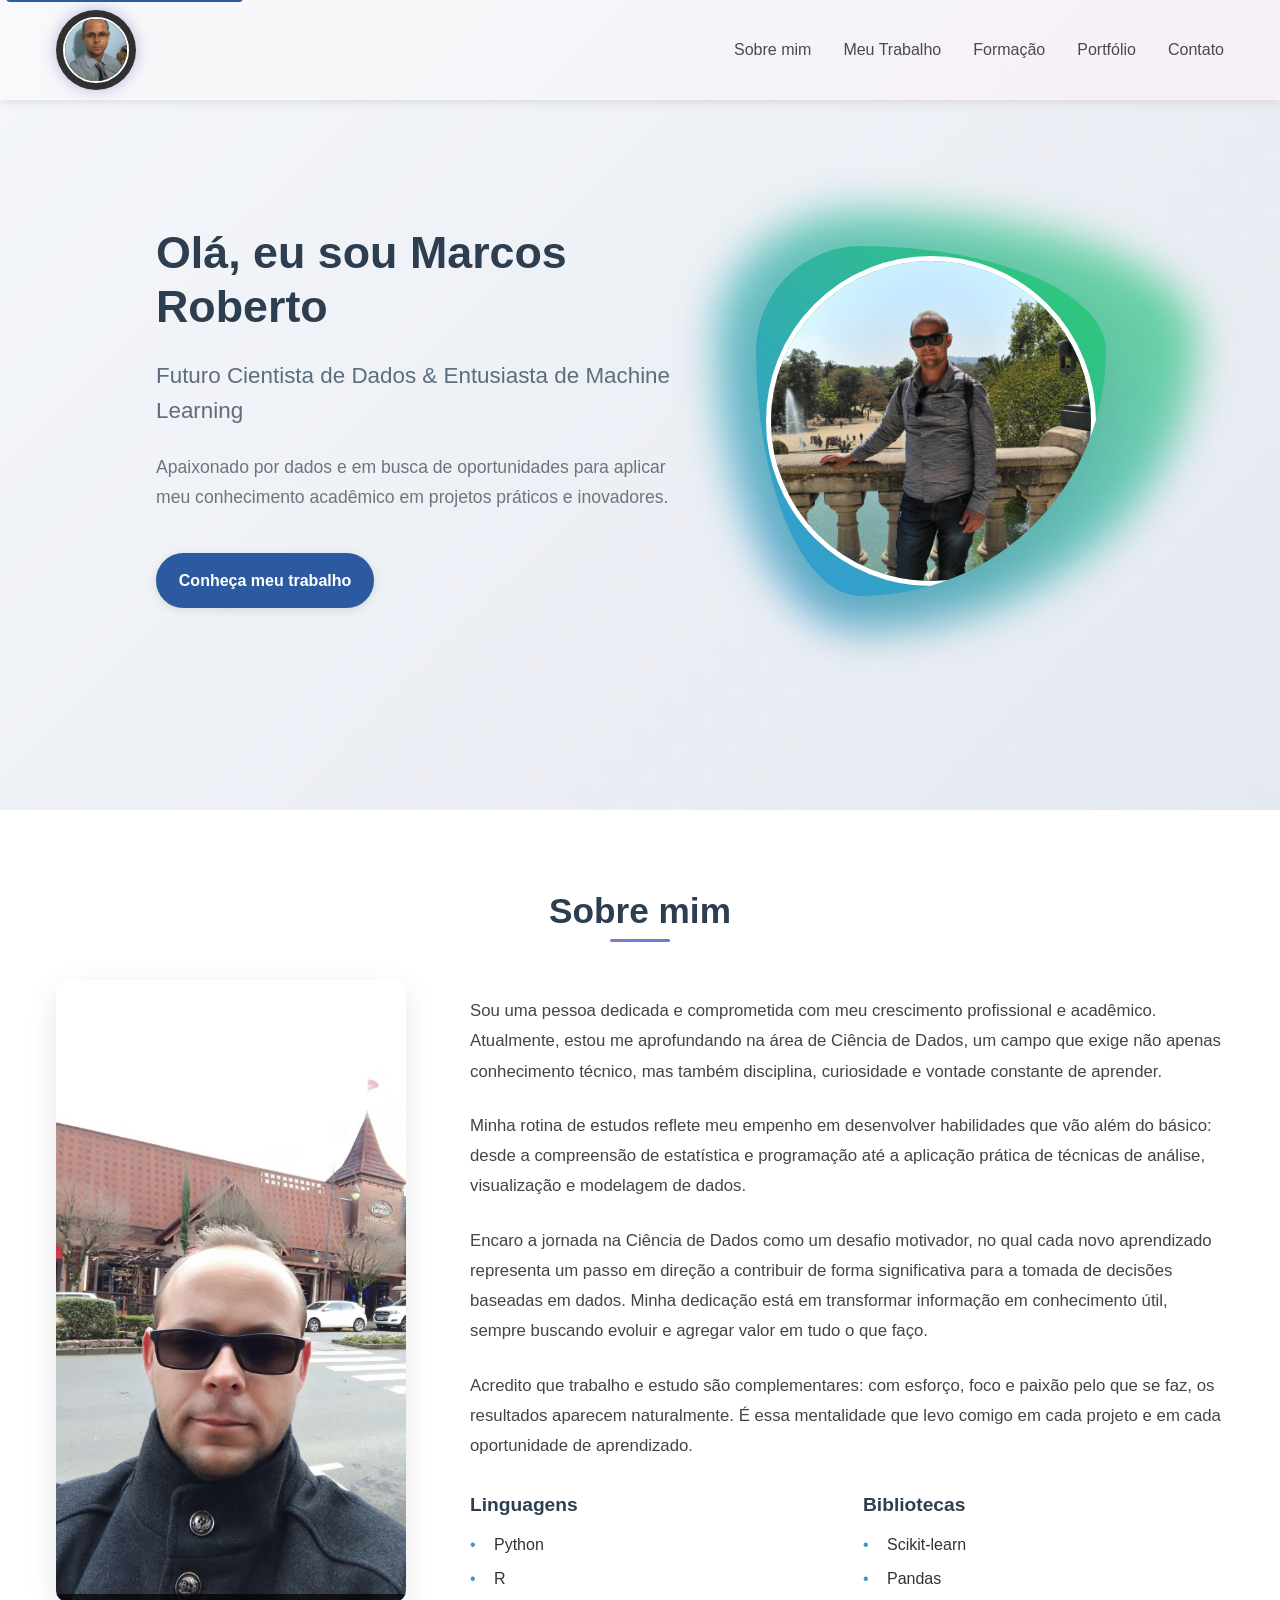
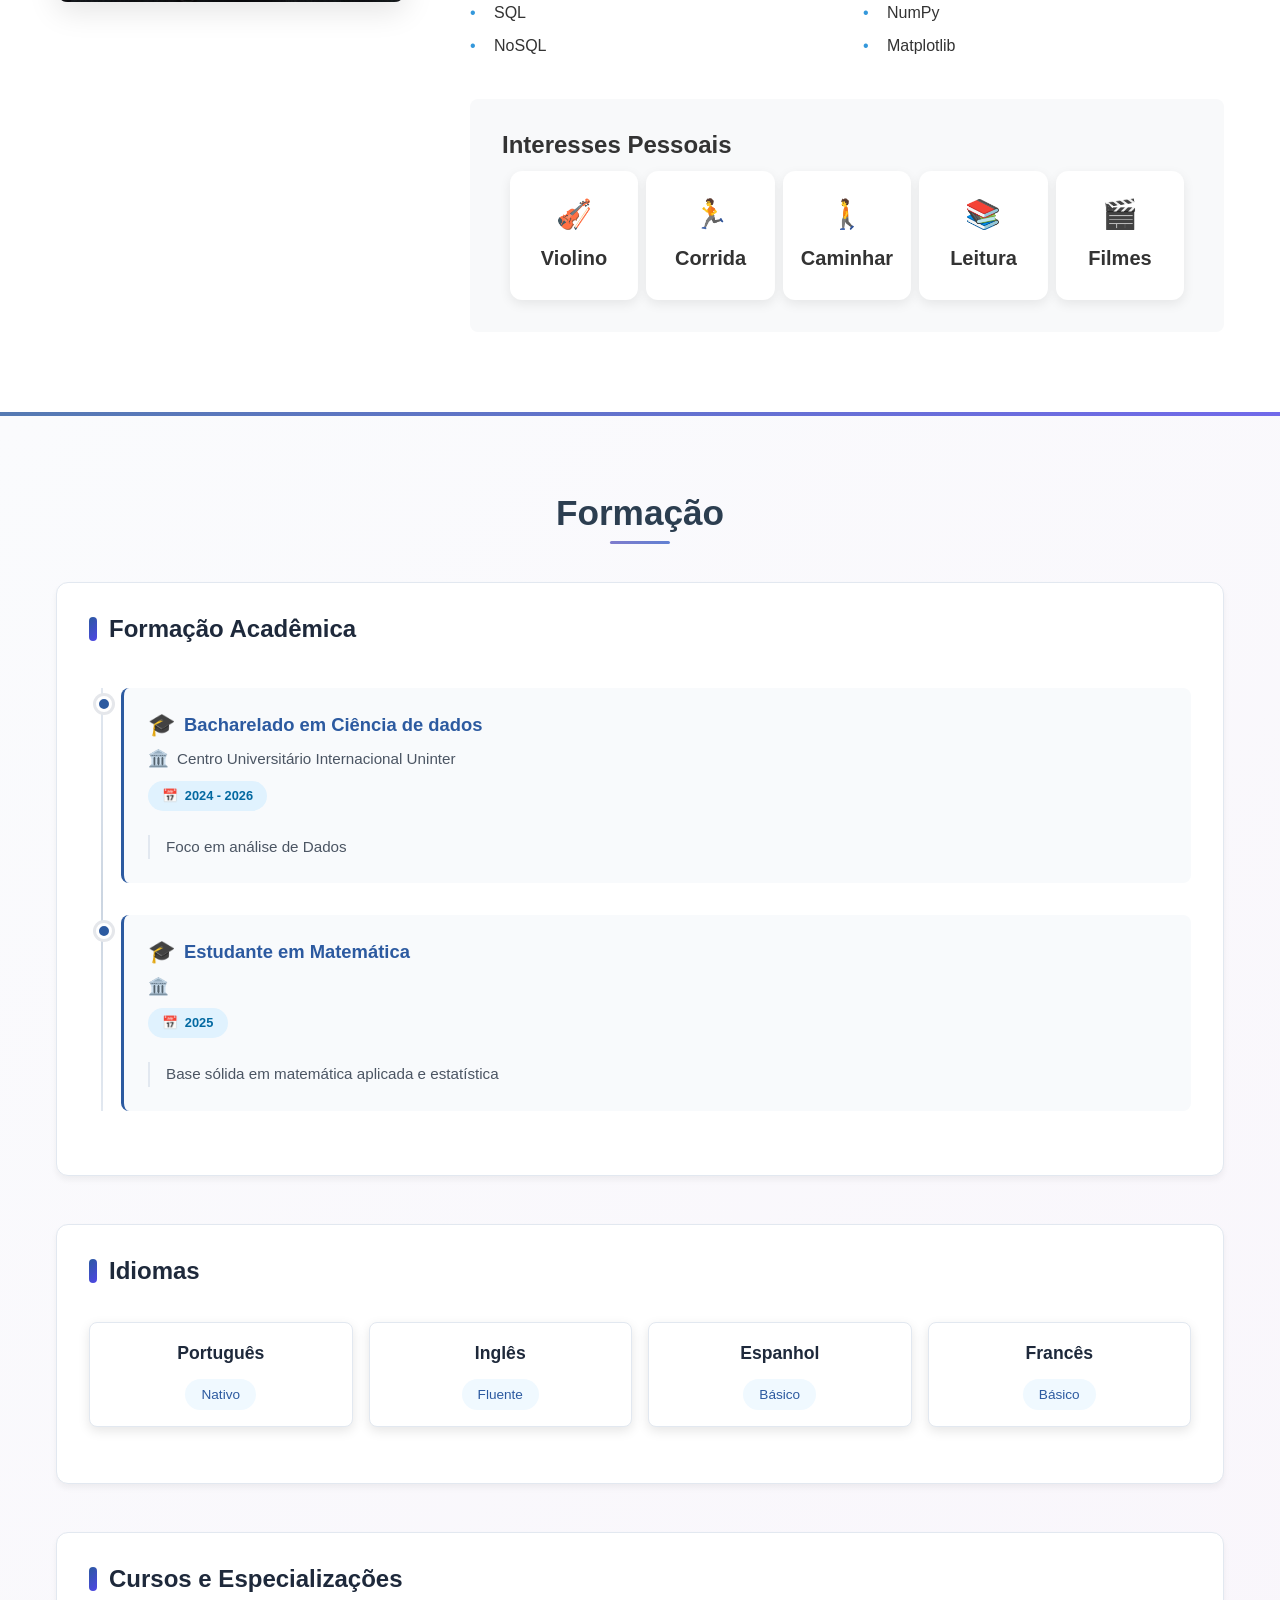
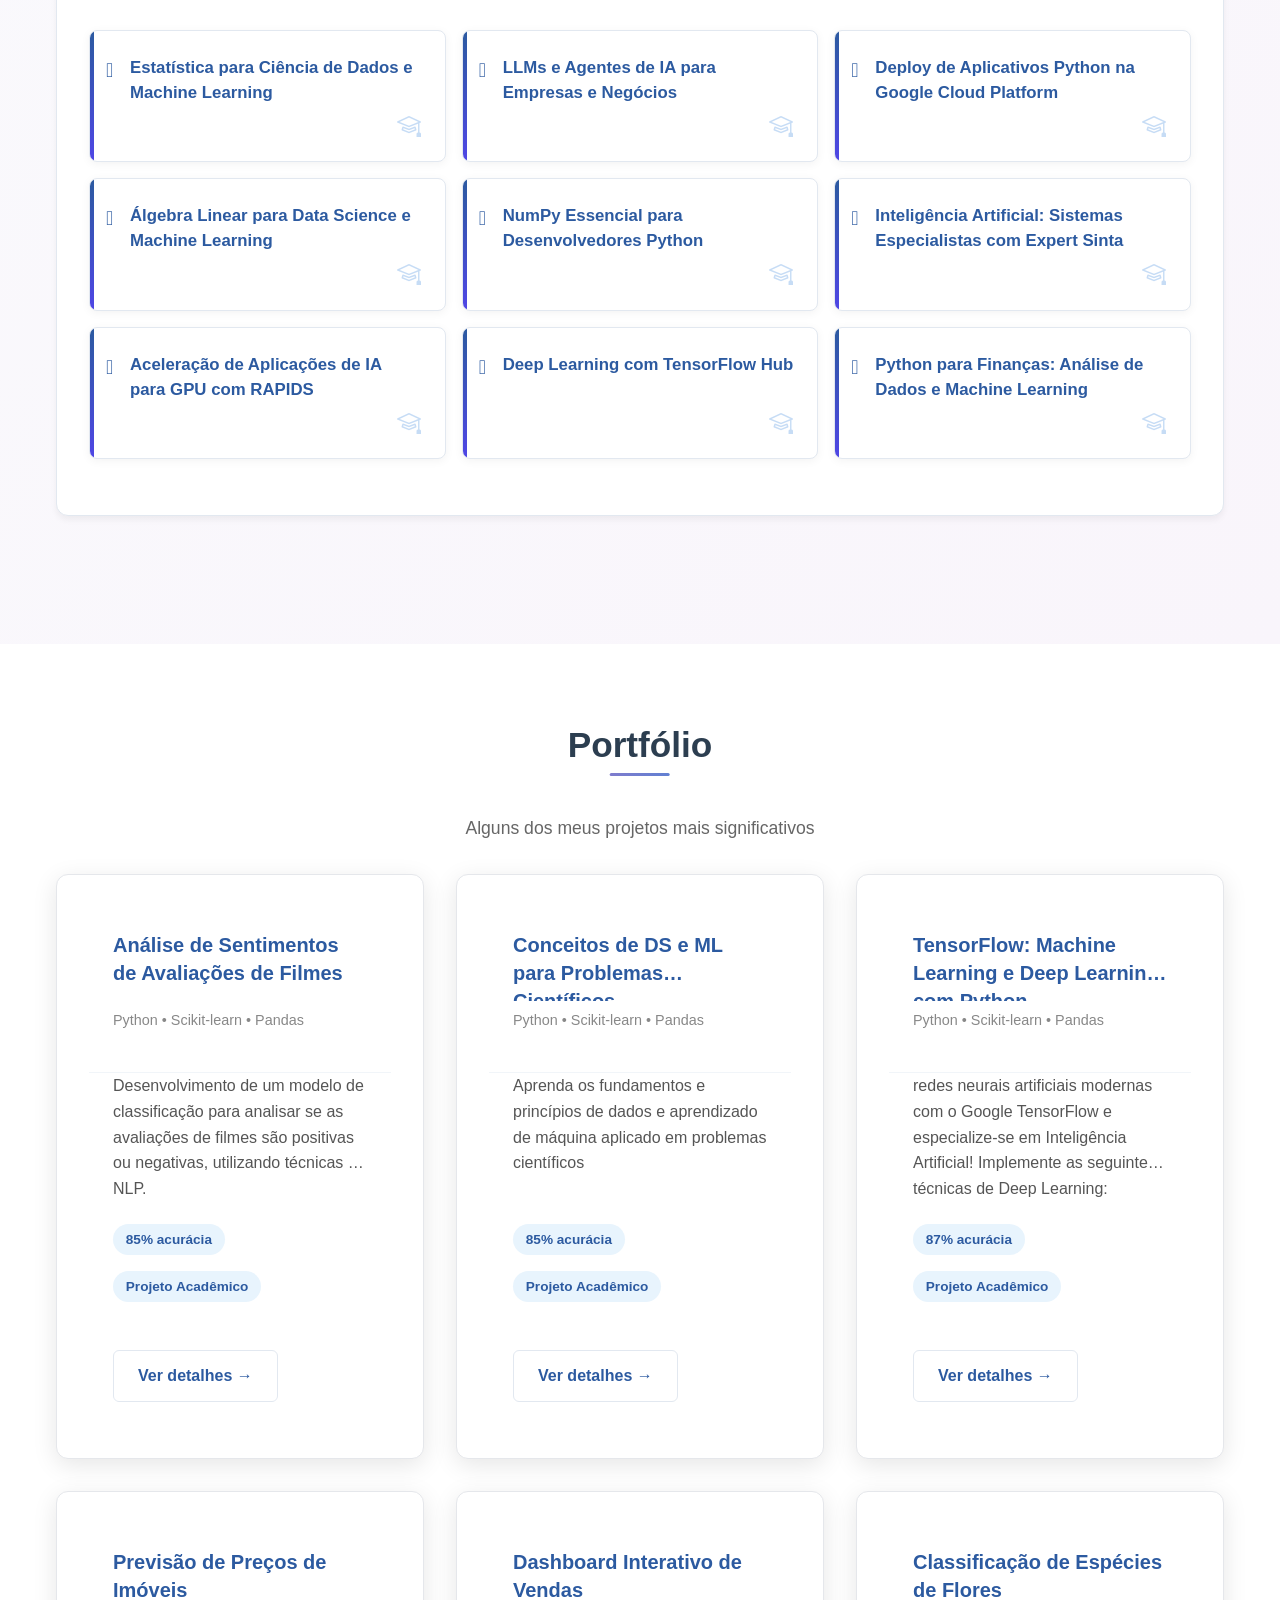
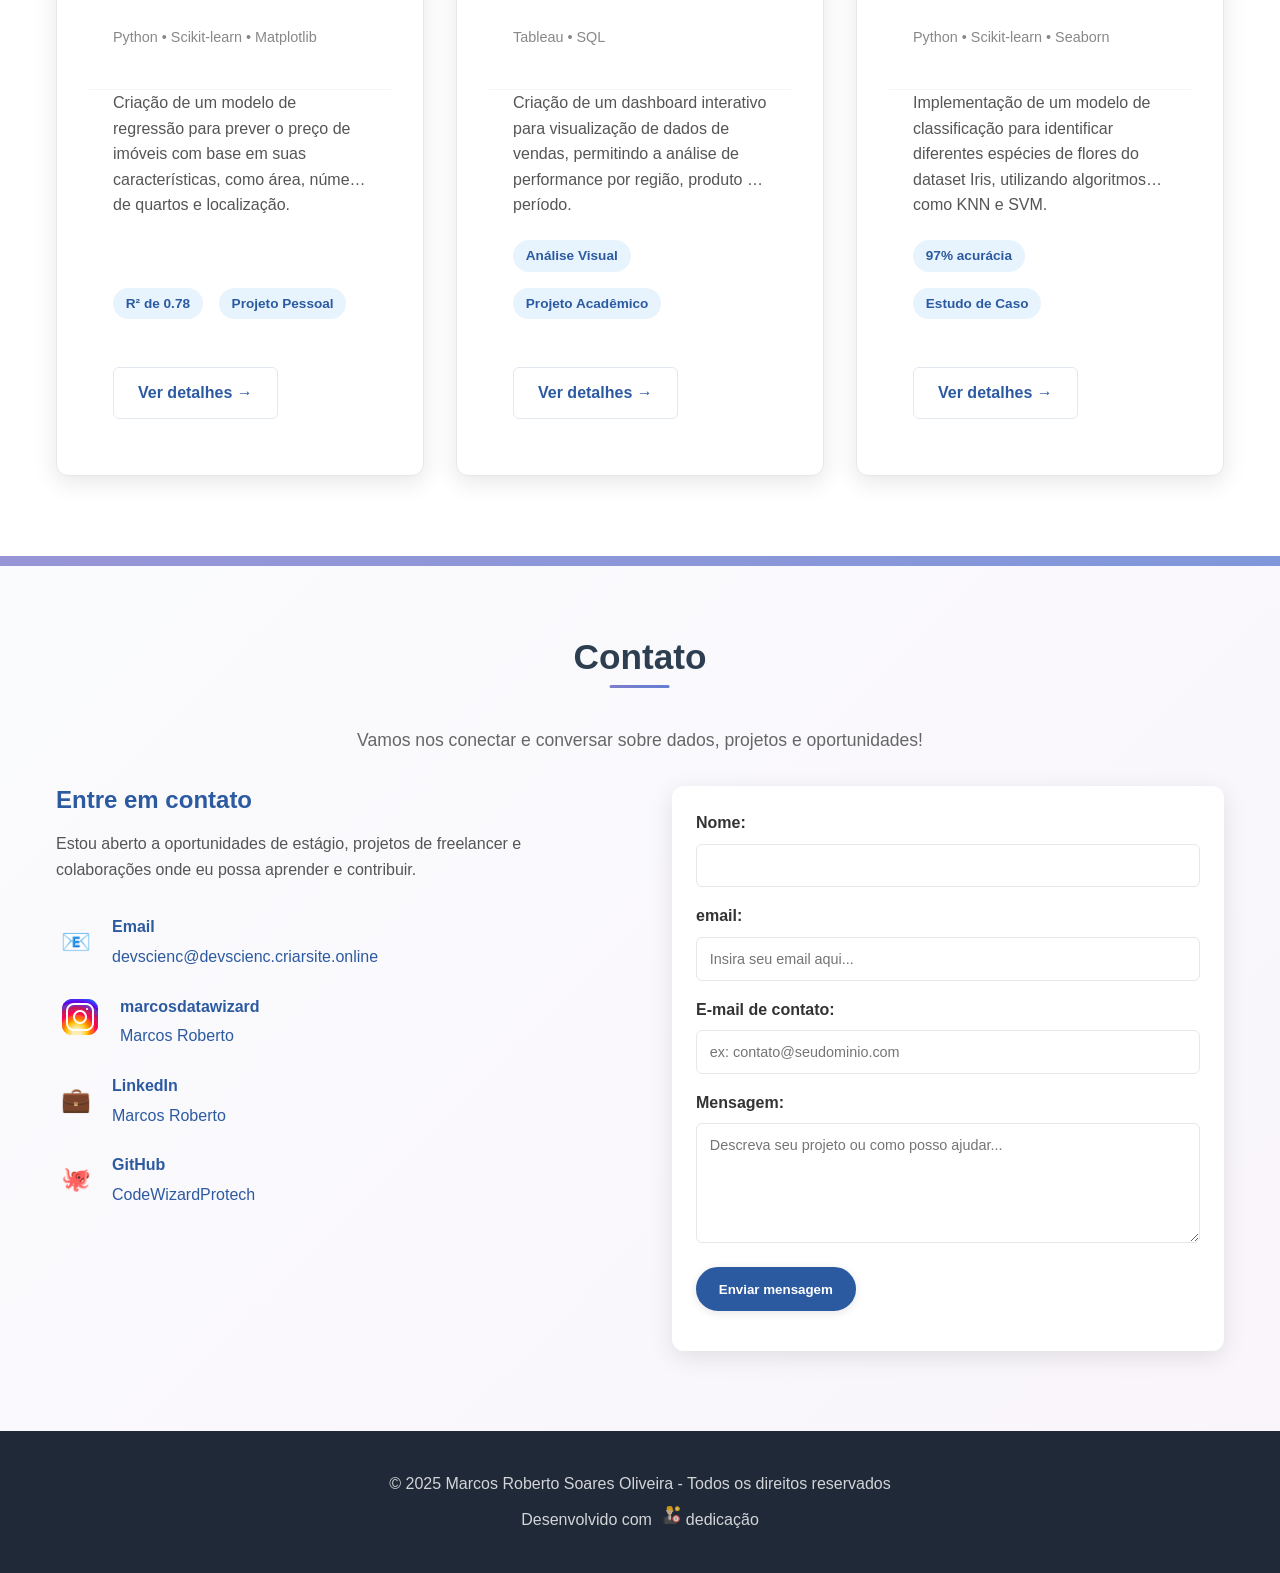
==== index.html @ 1e492bf8 "primeiro envio" ====
<!DOCTYPE html>
<html lang="pt-BR">
<head>
    <meta charset="UTF-8">
    <meta name="viewport" content="width=device-width, initial-scale=1.0">
    <!-- Importar Bootstrap Icons (deve vir antes do uso) -->
    <link rel="stylesheet" href="https://cdn.jsdelivr.net/npm/bootstrap-icons@1.10.5/font/bootstrap-icons.css">
    <title>Marcos Roberto - Cientista de Dados</title>
    <!-- A tag <i> para o ícone deve ser colocada no <body> onde você quer que ele apareça, não aqui no <head> -->
    
    <link rel="preconnect" href="https://fonts.googleapis.com">
    <link rel="preconnect" href="https://fonts.gstatic.com" crossorigin>
    <link href="https://fonts.googleapis.com/css2?family=Open+Sans:wght@400;600&family=Poppins:wght@600;700&display=swap" rel="stylesheet">
    <link rel="stylesheet" href="style.css">
</head>
<style>

</style>
<body>
    <!-- Header -->
    <header class="header">
            <nav class="nav">
            <div class="nav-brand">
                <div class="borda-brilhante">
                    <img src="imagem2/eu_2.jpg" alt="Marcos Roberto" class="profile-pic">
                </div>
                
            </div>
            <ul class="nav-menu">
                <li><a href="#about" class="nav-link">Sobre mim</a></li>
                <li><a href="#work" class="nav-link">Meu Trabalho</a></li>
                <li><a href="#education" class="nav-link">Formação</a></li>
                <li><a href="#portfolio" class="nav-link">Portfólio</a></li>
                <li><a href="#contact" class="nav-link">Contato</a></li>
            </ul>
            <div class="hamburger">
                <span class="bar"></span>
                <span class="bar"></span>
                <span class="bar"></span>
            </div>
        </nav>
    </header>

    <!-- Main Content -->
    <main>
        <!-- Hero Section -->
        <section class="hero">
            <div class="container">
                <div class="hero-content">
                    <h1 class="hero-title">Olá, eu sou Marcos Roberto</h1>
                    <p class="hero-subtitle">Futuro Cientista de Dados & Entusiasta de Machine Learning</p>
                    <p class="hero-description">
                        Apaixonado por dados e em busca de oportunidades para aplicar meu conhecimento acadêmico em projetos práticos e inovadores.
                    </p>
                    <a href="#about" class="btn btn-primary">Conheça meu trabalho</a>
                </div>
               <div class="hero-image">
  <div class="frame">
    <img src=".//eu.jpg" alt="Foto de Perfil de Ana Silva" class="profile-photo">
  </div>
</div>
            </div>
        </section>

        <!-- Sobre mim -->
        <section id="about" class="section">
            <div class="container">
                <h2 class="section-title">Sobre mim</h2>
                <div class="about-container">
                    <div class="about-content-wrapper">
                        <div class="about-image-container">
                            <img src="imagem2/eu.jpg" alt="Marcos Roberto" class="about-image">
                            <div class="about-image-caption">Data Scientist</div>
                        </div>
                        <div class="about-text-content">
                            <p class="about-text">
                                Sou uma pessoa dedicada e comprometida com meu crescimento profissional e acadêmico. Atualmente, estou me aprofundando na área de Ciência de Dados, um campo que exige não apenas conhecimento técnico, mas também disciplina, curiosidade e vontade constante de aprender.
                            </p>
                            <p class="about-text">
                                Minha rotina de estudos reflete meu empenho em desenvolver habilidades que vão além do básico: desde a compreensão de estatística e programação até a aplicação prática de técnicas de análise, visualização e modelagem de dados.
                            </p>
                            <p class="about-text">
                                Encaro a jornada na Ciência de Dados como um desafio motivador, no qual cada novo aprendizado representa um passo em direção a contribuir de forma significativa para a tomada de decisões baseadas em dados. Minha dedicação está em transformar informação em conhecimento útil, sempre buscando evoluir e agregar valor em tudo o que faço.
                            </p>
                            <p class="about-text">
                                Acredito que trabalho e estudo são complementares: com esforço, foco e paixão pelo que se faz, os resultados aparecem naturalmente. É essa mentalidade que levo comigo em cada projeto e em cada oportunidade de aprendizado.
                            </p>
                            
                            <div class="skills-grid">
                                <div class="skill-category">
                                    <h3>Linguagens</h3>
                                    <ul>
                                        <li>Python</li>
                                        <li>R</li>
                                        <li>SQL</li>
                                        <li>NoSQL</li>
                                    </ul>
                                </div>
                                <div class="skill-category">
                                    <h3>Bibliotecas</h3>
                                    <ul>
                                        <li>Scikit-learn</li>
                                        <li>Pandas</li>
                                        <li>NumPy</li>
                                        <li>Matplotlib</li>
                                    </ul>
                                </div>
                            </div>
                                                        <div class="about-hobbies">
                                    <h3>Interesses Pessoais</h3>
                                    <div class="hobbies-container">
                                        <div class="hobbies-grid">
                                            <div class="hobby-item">
                                                <div class="hobby-icon">🎻</div>
                                                <h4>Violino</h4>
                                            </div>
                                            <div class="hobby-item">
                                                <div class="hobby-icon">🏃</div>
                                                <h4>Corrida</h4>
                                            </div>
                                            <div class="hobby-item">
                                                <div class="hobby-icon">🚶</div>
                                                <h4>Caminhar</h4>
                                            </div>
                                            <div class="hobby-item">
                                                <div class="hobby-icon">📚</div>
                                                <h4>Leitura</h4>
                                            </div>
                                            <div class="hobby-item">
                                                <div class="hobby-icon">🎬</div>
                                                <h4>Filmes</h4>
                                            </div>
                                        </div>
                                    </div>
                                </div>
                        </div>
                    </div>
                </div>
            </div>
        </section>

        <!-- Education Section -->
        <section id="education" class="section section-alt">
            <div class="container">
                <h2 class="section-title">Formação</h2>
                
                <!-- Academic Formation -->
                <div class="education-category">
                    <h3 class="category-title">Formação Acadêmica</h3>
                    <div class="timeline">
                        
                        <div class="timeline-item">
                            <div class="timeline-marker"></div>
                            <div class="timeline-content">
                                <h4>Bacharelado em Ciência de dados</h4>
                                <span class="institution">Centro Universitário Internacional Uninter</span>
                                <span class="period">2024 - 2026</span>
                                <p>Foco em análise de Dados</p>
                            </div>
                        </div>
                        <div class="timeline-item">
                            <div class="timeline-marker"></div>
                            <div class="timeline-content">
                                <h4> Estudante em Matemática</h4>
                                <span class="institution"></span>
                                <span class="period">2025</span>
                                <p>Base sólida em matemática aplicada e estatística</p>
                            </div>
                        </div>
                    </div>
                </div>

                <!-- Languages -->
                <div class="education-category">
                    <h3 class="category-title">Idiomas</h3>
                    <div class="languages-grid">
                        <div class="language-item">
                            <span class="language-name">Português</span>
                            <span class="language-level">Nativo</span>
                        </div>
                        <div class="language-item">
                            <span class="language-name">Inglês</span>
                            <span class="language-level">Fluente</span>
                        </div>
                        <div class="language-item">
                            <span class="language-name">Espanhol</span>
                            <span class="language-level">Básico</span>
                        </div>
                        <div class="language-item">
                            <span class="language-name">Francês</span>
                            <span class="language-level">Básico</span>
                        </div>
                    </div>
                </div>

                <!-- Courses -->
                <div class="education-category">
                    <h3 class="category-title">Cursos e Especializações</h3>
                    <div class="certifications-grid">
                        <div class="cert-item">
                            <h4>Estatística para Ciência de Dados e Machine Learning</h4>
                            <div class="icon-container">
                             <i class="bi bi-mortarboard" style="font-size: 24px; color: #b9d4f3;"></i>
                            </div>
                        </div>
                        <div class="cert-item">
                            <h4>LLMs e Agentes de IA para Empresas e Negócios</h4>
                            <div class="icon-container">
                                <i class="bi bi-mortarboard" style="font-size: 24px; color: #b9d4f3;"></i>
                            </div>
                        </div>
                        <div class="cert-item">
                            <h4>Deploy de Aplicativos Python na Google Cloud Platform</h4>
                            <div class="icon-container">
                                 <i class="bi bi-mortarboard" style="font-size: 24px; color: #b9d4f3"></i>
                            </div>
                        </div>
                        <div class="cert-item">
                            <h4>Álgebra Linear para Data Science e Machine Learning</h4>
                            <div class="icon-container">
                                <i class="bi bi-mortarboard" style="font-size: 24px; color: #b9d4f3;"></i>
                            </div>
                        </div>
                        <div class="cert-item">
                            <h4>NumPy Essencial para Desenvolvedores Python</h4>
                            <div class="icon-container">
                              <i class="bi bi-mortarboard" style="font-size: 24px; color: #b9d4f3;"></i>
                            </div>
                        </div>
                        <div class="cert-item">
                            <h4>Inteligência Artificial: Sistemas Especialistas com Expert Sinta</h4>
                            <div class="icon-container">
                             <i class="bi bi-mortarboard" style="font-size: 24px; color: #b9d4f3;"></i>
                            </div>
                        </div>
                        <div class="cert-item">
                            <h4>Aceleração de Aplicações de IA para GPU com RAPIDS</h4>
                            <div class="icon-container">
                                 <i class="bi bi-mortarboard" style="font-size: 24px; color: #b9d4f3;"></i>
                            </div>
                        </div>
                        <div class="cert-item">
                            <h4>Deep Learning com TensorFlow Hub</h4>
                            <div class="icon-container">
                                <i class="bi bi-mortarboard" style="font-size: 24px; color: #b9d4f3;"></i>
                            </div>
                        </div>
                        <div class="cert-item">
                            <h4>Python para Finanças: Análise de Dados e Machine Learning</h4>
                            <div class="icon-container">
                                 <i class="bi bi-mortarboard" style="font-size: 24px; color: #b9d4f3;"></i>
                            </div>
                        </div>
                    </div>
                </div>

                
            </div>
        </section>

        <!-- Portfolio Section -->
        <section id="portfolio" class="section">
            <div class="container">
                <h2 class="section-title">Portfólio</h2>
                <p class="section-subtitle">Alguns dos meus projetos mais significativos</p>
                
                <div class="portfolio-grid">
                    <div class="portfolio-card">
                        <div class="card-header">
                            <h3>Análise de Sentimentos de Avaliações de Filmes</h3>
                            <span class="tech-stack">Python • Scikit-learn • Pandas</span>
                        </div>
                        <p class="card-description">
                            Desenvolvimento de um modelo de classificação para analisar se as avaliações de filmes são positivas ou negativas, utilizando técnicas de NLP.
                        </p>
                        <div class="card-metrics">
                            <span class="metric">85% acurácia</span>
                            <span class="metric">Projeto Acadêmico</span>
                        </div>
                        <a href="#" class="card-link">Ver detalhes</a>
                    </div>

                        <div class="portfolio-card">
                        <div class="card-header">
                            <h3>Conceitos de DS e ML para Problemas Científicos</h3>
                            <span class="tech-stack">Python • Scikit-learn • Pandas</span>
                        </div>
                        <p class="card-description">
                           Aprenda os fundamentos e princípios de dados e aprendizado de máquina aplicado em problemas científicos 
                        </p>
                        <div class="card-metrics">
                            <span class="metric">85% acurácia</span>
                            <span class="metric">Projeto Acadêmico</span>
                        </div>
                        <a href="#" class="card-link">Ver detalhes</a>
                    </div>

                        <div class="portfolio-card">
                        <div class="card-header">
                            <h3>TensorFlow: Machine Learning e Deep Learning com Python</h3>
                            <span class="tech-stack">Python • Scikit-learn • Pandas</span>
                        </div>
                        <p class="card-description">
                         redes neurais artificiais modernas com o Google TensorFlow e especialize-se em Inteligência Artificial! Implemente as seguintes técnicas de Deep Learning: classificação, regressão, redes neurais artificiais, redes neurais convolucionais, redes neurais recorrentes, autoencoders e GANs
                        </p>
                        <div class="card-metrics">
                            <span class="metric">87% acurácia</span>
                            <span class="metric">Projeto Acadêmico</span>
                        </div>
                        <a href="#" class="card-link">Ver detalhes</a>
                    </div>

                    <div class="portfolio-card">
                        <div class="card-header">
                            <h3>Previsão de Preços de Imóveis</h3>
                            <span class="tech-stack">Python • Scikit-learn • Matplotlib</span>
                        </div>
                        <p class="card-description">
                            Criação de um modelo de regressão para prever o preço de imóveis com base em suas características, como área, número de quartos e localização.
                        </p>
                        <div class="card-metrics">
                            <span class="metric">R² de 0.78</span>
                            <span class="metric">Projeto Pessoal</span>
                        </div>
                        <a href="#" class="card-link">Ver detalhes</a>
                    </div>

                    <div class="portfolio-card">
                        <div class="card-header">
                            <h3>Dashboard Interativo de Vendas</h3>
                            <span class="tech-stack">Tableau • SQL</span>
                        </div>
                        <p class="card-description">
                            Criação de um dashboard interativo para visualização de dados de vendas, permitindo a análise de performance por região, produto e período.
                        </p>
                        <div class="card-metrics">
                            <span class="metric">Análise Visual</span>
                            <span class="metric">Projeto Acadêmico</span>
                        </div>
                        <a href="#" class="card-link">Ver detalhes</a>
                    </div>

                    <div class="portfolio-card">
                        <div class="card-header">
                            <h3>Classificação de Espécies de Flores</h3>
                            <span class="tech-stack">Python • Scikit-learn • Seaborn</span>
                        </div>
                        <p class="card-description">
                            Implementação de um modelo de classificação para identificar diferentes espécies de flores do dataset Iris, utilizando algoritmos como KNN e SVM.
                        </p>
                        <div class="card-metrics">
                            <span class="metric">97% acurácia</span>
                            <span class="metric">Estudo de Caso</span>
                        </div>
                        <a href="#" class="card-link">Ver detalhes</a>
                    </div>
                </div>
            </div>
        </section>

        <!-- Contact Section -->
        <section id="contact" class="section section-alt">
            <div class="container">
                <h2 class="section-title">Contato</h2>
                <p class="section-subtitle">Vamos nos conectar e conversar sobre dados, projetos e oportunidades!</p>
                
                <div class="contact-grid">
                    <div class="contact-info">
                        <h3>Entre em contato</h3>
                        <p>
                            Estou aberto a oportunidades de estágio, projetos de freelancer e colaborações onde eu possa aprender e contribuir.
                        </p>
                        
                        <div class="contact-methods">
                            <div class="contact-method">
                                <span class="contact-icon">📧</span>
                                <div>
                                    <strong>Email</strong>
                                    <p style="color: #2c5aa0;">devscienc@devscienc.criarsite.online</p>
                                </div>
                            </div>
                            <div class="contact-method">
                                 <span><img src="./icones/icons8-instagram-48.png" alt="instagram"></span>
                                <div>
                                    <strong>marcosdatawizard</strong>
                                
                                    <p><a href="https://www.instagram.com/marcosdatawizard/" target="_blank" rel="noopener noreferrer">Marcos Roberto</a></p>
                                   
                                </div>
                                
                            </div>  <div class="contact-method">
                                <span class="contact-icon">💼</span>
                          
                               
                                <div>
                                    <strong>LinkedIn</strong>
                                    <p><a href="https://www.linkedin.com/feed/?trk=seo-authwall-base_sign-in-submit" target="_blank" rel="noopener noreferrer">Marcos Roberto</a></p>
                                </div>
                                
                            </div>
                            <div class="contact-method">
                                <span class="contact-icon">🐙</span>
                                <div>
                                    <strong>GitHub</strong>
                                    <p><a href="https://github.com/CodeWizardProtech" target="_blank" rel="noopener noreferrer">CodeWizardProtech</a></p>
                                </div>
                            </div>
                        </div>
                    </div>
                    
               <form class="contact-form" id="contactForm" action="message_sender.php" method="POST">


    <div class="form-group">
        <label for="name">Nome: </label>
        <input type="text" id="name" name="name" required>
        <span class="error-message" id="nameError"></span>
    </div>

    <div class="form-group">
        <label for="email">email:</label>
        <input type="email" id="email" name="email"  required placeholder="Insira seu email aqui...">
        <span class="error-message" id="emailError"></span>
    </div>

    <div class="form-group">
         <div class="form-group">
        <label for="recipient">E-mail de contato: </label>
        <input type="email" id="recipient" name="recipient" required placeholder="ex: contato@seudominio.com">
        <span class="error-message" id="recipientError"></span>
    </div>
   

    <div class="form-group">
        <label for="message">Mensagem: </label>
        <textarea id="message" name="message" rows="5" required placeholder="Descreva seu projeto ou como posso ajudar..."></textarea>
        <span class="error-message" id="messageError"></span>
    </div>
       

    <button type="submit" class="btn btn-primary">
        <span class="btn-text">Enviar mensagem</span>
        <span class="btn-loading">Enviando...</span>
    </button>

    <div class="form-status" id="formStatus"></div>
</form>
                </div>
            </div>
        </section>
    </main>

    <!-- Footer -->
    <footer class="footer">
        <div class="container">
            <p>&copy; 2025 Marcos Roberto Soares Oliveira - Todos os direitos reservados</p>
            <p>Desenvolvido com <img src="/icon8.png" alt="dedicacao" style="width: 20px; height: 20px; margin-left: 5px;"> dedicação</p>
        </div>
    </footer>

    <script>
        // Animações dos itens de certificação
        document.addEventListener('DOMContentLoaded', function() {
            const certItems = document.querySelectorAll('.cert-item');
            
            // Adiciona um atraso progressivo para cada item
            certItems.forEach((item, index) => {
                item.style.setProperty('--i', index + 1);
                item.style.animationDelay = `${0.1 * (index + 1)}s`;
            });
            
            // Anima os itens quando entram na viewport
            const observer = new IntersectionObserver((entries) => {
                entries.forEach(entry => {
                    if (entry.isIntersecting) {
                        entry.target.style.opacity = '1';
                        entry.target.style.transform = 'translateY(0)';
                    }
                });
            }, { threshold: 0.1 });
            
            certItems.forEach(item => observer.observe(item));
        });
    </script>
    <script src="script.js"></script>
</body>
</html>
---- style.css ----
/* Header and Navigation */
.header {
  position: fixed;
  top: 0;
  left: 0;
  width: 100%;
  z-index: 1000;
  background: linear-gradient(135deg, #f8f9fa 0%, #f5f0f7 100%);
  box-shadow: 0 2px 10px rgba(0, 0, 0, 0.1);
  padding: 0.5rem 0;
}

.nav {
  display: flex;
  justify-content: space-between;
  align-items: center;
  max-width: 1200px;
  margin: 0 auto;
  padding: 0 2rem;
}

.nav-brand {
  display: flex;
  align-items: center;
}

.borda-brilhante {
  width: 50px;
  height: 50px;
  border-radius: 50%;
  padding: 3px;
  background: linear-gradient(135deg, #7f7ccd 0%, #6180d2 100%);
  box-shadow: 0 0 15px rgba(127, 124, 205, 0.5);
}

.profile-pic {
  width: 100%;
  height: 100%;
  border-radius: 50%;
  object-fit: cover;
  border: 2px solid white;
}

.nav-menu {
  display: flex;
  list-style: none;
  gap: 2rem;
  margin: 0;
  padding: 0;
}

.nav-link {
  color: #4a4a4a;
  text-decoration: none;
  font-weight: 600;
  padding: 0.5rem 1rem;
  border-radius: 4px;
  transition: all 0.3s ease;
  position: relative;
  display: inline-block;
}

.nav-link:hover {
  color: #030036;
/*   background-color: rgba(255, 255, 255, 0.8); */

}

.nav-link::after {
  content: '';
  position: absolute;
  width: 0;
  height: 2px;
  bottom: 0;
  left: 0;
  right: 0;
  margin: 0 auto;
  background-color: #7f7ccd;
  transition: width 0.3s ease;
}

.nav-link:hover::after {
  width: 100%;
}

.hamburger {
  display: none;
  cursor: pointer;
}

.hamburger .bar {
  display: block;
  width: 25px;
  height: 3px;
  margin: 5px auto;
  background-color: #4a4a4a;
  transition: all 0.3s ease-in-out;
}

/* Reset and Base Styles */
* {
  margin: 0;
  padding: 0;
  box-sizing: border-box;
}
:root {
  --img: 160px; /* diâmetro da foto */
  --ring1: 28px; /* anel roxo interno (agora igual ao azul) */
  --line: 2px; /* linha clara */
  --ring2: 28px; /* anel azul externo */
  --violet: #7f7ccd; /* cor do anel roxo */
  --lineColor: rgba(234, 234, 255, 0.425); /* linha clara mais suave */
  --blue: #6180d2; /* cor do anel azul */
}

.frame {
  display: grid;
  place-items: center;
  width: calc(var(--img) + 2 * (var(--ring1) + var(--line) + var(--ring2)));
  height: calc(var(--img) + 2 * (var(--ring1) + var(--line) + var(--ring2)));
  border-radius: 50%;
  background: radial-gradient(
    circle,
    transparent calc(var(--img) / 2),
    var(--violet) calc(var(--img) / 2) calc((var(--img) / 2) + var(--ring1)),
    var(--lineColor) calc((var(--img) / 2) + var(--ring1))
      calc((var(--img) / 2) + var(--ring1) + var(--line)),
    var(--blue) calc((var(--img) / 2) + var(--ring1) + var(--line)) 100%
  );
}

.frame img {
  width: var(--img);
  height: var(--img);
  border-radius: 50%;
  object-fit: cover;
  display: block;
}

/* Exemplo de como seu CSS deve ficar */
.profile-placeholder {
  position: relative;
  width: 160px;
  height: 160px;
  border-radius: 50%;
  overflow: hidden;
  background-color: #e8f4fd;
  display: flex;
  justify-content: center;
  align-items: center;
  box-shadow: none;
  border: none;
  outline: none;
}

.profile-photo {
  width: 100%;
  height: 100%;
  object-fit: cover;
  border-radius: 50%;
  display: block;
}

.ring1 {
  position: absolute;
  width: 210px;
  height: 210px;
  border-radius: 50%;
  border: 16px solid #7f7ccd; /* Roxo largo */
  box-sizing: border-box;
}

.ring1-outline {
  position: absolute;
  width: 242px; /* 210 + 16*2 (largura do ring1) */
  height: 242px;
  border-radius: 50%;
  border: 2px solid #d6d5f7; /* Linha clara combinando */
  box-sizing: border-box;
}

.ring2 {
  position: absolute;
  width: 260px;
  height: 260px;
  border-radius: 50%;
  border: 16px solid #6180d2; /* Azul largo */
  box-sizing: border-box;
}

.profile-rings {
  position: relative;
  width: 280px;
  height: 280px;
  display: flex;
  align-items: center;
  justify-content: center;
}

@keyframes spin {
  0% {
    transform: rotate(0deg);
  }
  100% {
    transform: rotate(360deg);
  }
}
html {
  scroll-behavior: smooth;
}

body {
  font-family: -apple-system, BlinkMacSystemFont, "Segoe UI", Roboto, Oxygen,
    Ubuntu, Cantarell, sans-serif;
  line-height: 1.6;
  color: #333;
  background-color: #fff;
}

/* Typography */
h1,
h2,
h3,
h4,
h5,
h6 {
  font-weight: 600;
  line-height: 1.2;
  margin-bottom: 0.5em;
}

h1 {
  font-size: 2.5rem;
}
h2 {
  font-size: 2rem;
}
h3 {
  font-size: 1.5rem;
}
h4 {
  font-size: 1.25rem;
}

p {
  margin-bottom: 1rem;
  line-height: 1.6;
}

a {
  color: #2c5aa0;
  text-decoration: none;
  transition: color 0.3s ease;
}

a:hover {
  color: #1d3f73;
}

/* Layout */
.container {
  max-width: 1200px;
  margin: 0 auto;
  padding: 0 1rem;
}

.section {
  padding: 4rem 0;
}

.section-alt {
  background: linear-gradient(135deg, #f8fafc 0%, #f1f5f9 100%);
  position: relative;
  overflow: hidden;
}

.section-alt::before {
  content: '';
  position: absolute;
  top: 0;
  left: 0;
  right: 0;
  height: 4px;
  background: linear-gradient(90deg, #2c5aa0, #4f46e5);
  opacity: 0.8;
}

.portfolio-card {
  background: white;
  border-radius: 12px;
  box-shadow: 0 4px 6px rgba(0, 0, 0, 0.05);
  transition: transform 0.3s ease, box-shadow 0.3s ease;
  overflow: hidden;
  border: 1px solid #e2e8f0;
  display: flex;
  flex-direction: column;
  height: 100%;
}

.portfolio-card:hover {
  transform: translateY(-5px);
  box-shadow: 0 10px 20px rgba(0, 0, 0, 0.1);
}

.card-header {
  padding: 1.5rem;
  border-bottom: 1px solid #f1f5f9;
  flex-shrink: 0;
}

.portfolio-card h3 {
  color: #1e293b;
  margin: 0 0 0.5rem 0;
  font-size: 1.25rem;
  line-height: 1.4;
  min-height: 3.5em;
  display: -webkit-box;
  -webkit-line-clamp: 2;
  line-clamp: 2;
  -webkit-box-orient: vertical;
  overflow: hidden;
}

.tech-stack {
  display: block;
  color: #64748b;
  font-size: 0.875rem;
  margin-bottom: 0.5rem;
}

.card-description {
  padding: 0 1.5rem 1.5rem;
  color: #475569;
  line-height: 1.6;
  margin: 0;
  flex-grow: 1;
  display: -webkit-box;
  -webkit-line-clamp: 4;
  line-clamp: 4;
  -webkit-box-orient: vertical;
  overflow: hidden;
  text-overflow: ellipsis;
}

.card-metrics {
  display: flex;
  gap: 0.75rem;
  padding: 0 1.5rem 1.5rem;
  flex-wrap: wrap;
  margin-top: auto;
}

.metric {
  background: #f1f5f9;
  color: #475569;
  padding: 0.25rem 0.75rem;
  border-radius: 9999px;
  font-size: 0.875rem;
  font-weight: 500;
}

.card-link {
  display: inline-block;
  padding: 0.75rem 1.5rem;
  margin: 0 1.5rem 1.5rem;
  color: #2c5aa0;
  text-decoration: none;
  font-weight: 600;
  border-radius: 6px;
  transition: all 0.2s ease;
  border: 1px solid #e2e8f0;
  align-self: flex-start;
  margin-top: auto;
}

.card-link:hover {
  background: #f8fafc;
  color: #1e40af;
  border-color: #c7d2fe;
}

.section-title {
  text-align: center;
  margin-bottom: 3rem;
  position: relative;
}

.section-title::after {
  content: "";
  position: absolute;
  bottom: -0.5rem;
  left: 50%;
  transform: translateX(-50%);
  width: 60px;
  height: 3px;
  background-color: #2c5aa0;
}

.section-subtitle {
  text-align: center;
  color: #666;
  margin-bottom: 2rem;
  font-size: 1.1rem;
}

/* Header */
.header {
  position: fixed;
  top: 0;
  width: 100%;
  background-color: #f5f5f5be;
  box-shadow: 0 2px 10px rgba(0, 0, 0, 0.1);
  -webkit-backdrop-filter: blur(10px); /* For Safari */
  backdrop-filter: blur(10px);
  z-index: 1000;
  height: 100px; /* Aumentando a altura do cabeçalho */
  display: flex;
  align-items: center;
}

.nav {
  display: flex;
  justify-content: space-between;
  align-items: center;
  padding: 0 1rem;
  max-width: 1200px;
  width: 100%;
  margin: 0 auto;
  height: 100%;
}

/* .nav-brand {
  display: flex;
  align-items: center;
  gap: 1rem;
} */

/* Glowing border effect */
.borda-brilhante {
  width: 80px;
  height: 80px;
  border-radius: 50%;
  position: relative;
  background: #111111dc;
  padding: 7px;
  flex-shrink: 0;
}

.borda-brilhante::before {
  content: "";
  position: absolute;
  top: -12px;
  left: -12px;
  width: calc(100% + 24px);
  height: calc(100% + 24px);
  border-radius: 50%;
  background: conic-gradient(
    from 0deg,
    transparent 0deg,
    rgba(255, 255, 255, 0.9) 90deg,
    transparent 180deg,
    rgba(255, 255, 255, 0.9) 270deg,
    transparent 360deg
  );
  animation: brilho 8s linear infinite;
  z-index: 0;
  opacity: 0;
  filter: blur(20px);
}

.profile-pic {
  width: 100%;
  height: 100%;
  border-radius: 50%;
  object-fit: cover;
  position: relative;
  z-index: 1;
}
@keyframes brilho {
  0% {
    transform: rotate(0deg);
    opacity: 0;
  }
  10% {
    opacity: 0.8;
  }
  50% {
    transform: rotate(360deg);
    opacity: 0.8;
  }
  60% {
    opacity: 0;
  }
  100% {
    transform: rotate(360deg);
    opacity: 0;
  }
}

.brand-text {
  display: flex;
  flex-direction: column;
  line-height: 1.2;
}

.nav-brand h1 {
  font-size: 1.5rem;
  color: #2c5aa0;
  margin: 0;
}

.nav-brand span {
  font-size: 0.9rem;
  color: #666;
  display: block;
}

.nav-menu {
  display: flex;
  list-style: none;
  gap: 2rem;
}

.nav-link {
  font-weight: 500;
  padding: 0.5rem 0;
  position: relative;
  transition: color 0.3s ease;
}

.nav-link::after {
  content: "";
  position: absolute;
  bottom: 0;
  left: 0;
  width: 0;
  height: 2px;
  background-color: #2c5aa0;
  transition: width 0.3s ease;
}

.nav-link:hover::after {
  width: 100%;
}

/* Hamburger Menu */
.hamburger {
  display: none;
  flex-direction: column;
  cursor: pointer;
  gap: 4px;
}

.bar {
  width: 25px;
  height: 3px;
  background-color: #333;
  transition: all 0.3s ease;
}

.hamburger.active .bar:nth-child(1) {
  transform: rotate(-45deg) translate(-5px, 6px);
}

.hamburger.active .bar:nth-child(2) {
  opacity: 0;
}

.hamburger.active .bar:nth-child(3) {
  transform: rotate(45deg) translate(-5px, -6px);
}

/* Seções */
.section {
  padding: 5rem 0;
  position: relative;
}

.section-alt {
  background: linear-gradient(135deg, #fafbfd 0%, #f9f5fb 100%);
  position: relative;
  overflow: hidden;
}

.section-title {
  text-align: center;
  color: #2c3e50;
  margin-bottom: 3rem;
  font-size: 2.2rem;
  position: relative;
  display: inline-block;
  left: 50%;
  transform: translateX(-50%);
}

.section-title::after {
  content: '';
  position: absolute;
  bottom: -10px;
  left: 50%;
  transform: translateX(-50%);
  width: 60px;
  height: 3px;
  background: linear-gradient(90deg, #7f7ccd, #6180d2);
  border-radius: 3px;
}

/* Seção de Formação */
#education {
  background: linear-gradient(135deg, #fafbfd 0%, #f9f5fb 100%);
}

/* Seção de Contato */
#contact {
  background: linear-gradient(135deg, #fafbfd 0%, #f9f5fb 100%);
  position: relative;
}

#contact::before {
  content: '';
  position: absolute;
  top: 0;
  left: 0;
  right: 0;
  height: 10px;
  background: linear-gradient(90deg, #7f7ccd, #6180d2);
}

/* Hero Section */
.hero {
  padding: 7rem 0 5rem;
  background: linear-gradient(135deg, #f5f7fa 0%, #e4e8f0 100%);
  position: relative;
  min-height: 90vh;
  display: flex;
  align-items: center;
  overflow: hidden;
}

.hero::before {
  content: "";
  position: absolute;
  top: 0;
  left: 0;
  right: 0;
  bottom: 0;
  background: url("[data-uri]");
  opacity: 0.5;
}

.hero .container {
  position: relative;
  z-index: 1;
  display: flex;
  flex-wrap: wrap;
  align-items: center;
  justify-content: center;
  gap: 2rem;
  max-width: 1200px;
  width: 100%;
  margin: 0 auto;
  padding: 2rem;
}

.hero-content {
  flex: 1 1 500px;
  text-align: left;
  max-width: 600px;
  animation: fadeInUp 0.8s ease-out;
  padding: 2rem;
}

.hero-title {
  font-size: 2.8rem;
  font-weight: 700;
  color: #2c3e50;
  margin-bottom: 1.5rem;
  line-height: 1.2;
}

.hero-subtitle {
  font-size: 1.4rem;
  color: #5d6d7e;
  margin-bottom: 1.5rem;
  font-weight: 500;
}

.hero-description {
  font-size: 1.1rem;
  color: #6c757d;
  margin-bottom: 2.5rem;
  line-height: 1.7;
}

.hero-image {
  flex: 0 1 400px;
  position: relative;
  animation: float 6s ease-in-out infinite;
  margin: 0;
}

.hero-image .frame {
  width: 350px;
  height: 350px;
  border-radius: 30% 70% 70% 30% / 30% 30% 70% 70%;
  background: linear-gradient(45deg, #3498db, #2ecc71);
  padding: 10px;
  box-shadow: 0 15px 35px rgba(0, 0, 0, 0.1);
  transition: all 0.5s ease;
  overflow: hidden;
}

.hero-image .profile-photo {
  width: 100%;
  height: 100%;
  object-fit: cover;
  transition: all 0.5s ease;
  border: 5px solid white;
}

.hero-image:hover .frame {
  transform: scale(1.05);
  box-shadow: 0 20px 40px rgba(0, 0, 0, 0.15);
}

.hero-image::before {
  content: "";
  position: absolute;
  width: 120%;
  height: 120%;
  background: linear-gradient(45deg, #3498db, #2ecc71);
  top: -10%;
  left: -10%;
  border-radius: 30% 70% 70% 30% / 30% 30% 70% 70%;
  z-index: -1;
  animation: morph 8s ease-in-out infinite;
  opacity: 0.7;
  filter: blur(20px);
}

.hero-image .frame {
  width: 350px;
  height: 350px;
  border-radius: 30% 70% 70% 30% / 30% 30% 70% 70%;
  overflow: hidden;
  position: relative;
  transition: all 0.5s ease;
  box-shadow: 0 20px 50px rgba(0, 0, 0, 0.1);
}

.hero-image .profile-photo {
  width: 100%;
  height: 100%;
  object-fit: cover;
  transition: all 0.5s ease;
}

.hero-image:hover .frame {
  transform: scale(1.05) translateY(-10px);
  box-shadow: 0 30px 60px rgba(0, 0, 0, 0.15);
}

.hero-image:hover::before {
  animation: morph 4s ease-in-out infinite;
}

@keyframes float {
  0%,
  100% {
    transform: translateY(0);
  }
  50% {
    transform: translateY(-20px);
  }
}

@keyframes morph {
  0% {
    border-radius: 30% 70% 70% 30% / 30% 30% 70% 70%;
  }
  50% {
    border-radius: 50% 50% 70% 30% / 50% 50% 50% 50%;
  }
  100% {
    border-radius: 30% 70% 70% 30% / 30% 30% 70% 70%;
  }
}

@keyframes fadeInUp {
  from {
    opacity: 0;
    transform: translateY(30px);
  }
  to {
    opacity: 1;
    transform: translateY(0);
  }
}

@keyframes fadeIn {
  from {
    opacity: 0;
  }
  to {
    opacity: 1;
  }
}

/* Responsive adjustments */
@media (max-width: 992px) {
  .hero {
    padding: 6rem 0;
  }

  .hero-title {
    font-size: 2.8rem;
  }

  .hero-subtitle {
    font-size: 1.5rem;
  }

  .hero-description {
    font-size: 1.1rem;
  }

  .hero-image .frame {
    width: 280px;
    height: 280px;
  }
}

@media (max-width: 576px) {
  .hero-title {
    font-size: 2.2rem;
  }

  .hero-subtitle {
    font-size: 1.3rem;
  }

  .hero-description {
    font-size: 1rem;
  }

  .hero-buttons {
    flex-direction: column;
    align-items: center;
  }

  .hero-image .frame {
    width: 250px;
    height: 250px;
  }
}

/* Buttons */
.btn {
  display: inline-block;
  padding: 1rem 2rem;
  border-radius: 8px;
  font-weight: 600;
  text-align: center;
  transition: all 0.3s ease;
  border: none;
  cursor: pointer;
  position: relative;
  overflow: hidden;
}

.btn-primary {
  background-color: #2c5aa0;
  color: white;
  border: 2px solid #2c5aa0;
  border-radius: 30px;
  transition: all 0.3s ease;
  box-sizing: border-box;
  padding: 0.8rem 1.3rem;
  font-weight: 600;
  cursor: pointer;
  text-align: center;
  text-decoration: none;
  display: inline-block;
  position: relative;
  overflow: hidden;
  box-shadow: 0 2px 10px rgba(0, 0, 0, 0.1);
}

.btn-primary:hover {
  background-color: white;
  color: #2c5aa0;
  transform: translateY(-3px);
  box-shadow: 0 5px 15px rgba(44, 90, 160, 0.3);
}

.btn-loading {
  display: none;
}

.btn.loading .btn-text {
  display: none;
}

.btn.loading .btn-loading {
  display: inline;
}

/* About Section */
.about-container {
  display: flex;
  flex-direction: column;
  gap: 3rem;
  align-items: center;
}

.about-content-wrapper {
  display: flex;
  flex-direction: column;
  gap: 3rem;
  width: 100%;
}

.about-image-container {
  position: relative;
  width: 100%;
  max-width: 400px;
  margin: 0 auto;
  overflow: hidden;
  border-radius: 12px;
  box-shadow: 0 10px 30px rgba(0, 0, 0, 0.1);
}

.about-image {
  width: 100%;
  height: auto;
  display: block;
  transition: transform 0.5s ease;
}

.about-image-caption {
  position: absolute;
  bottom: -50px;
  left: 0;
  right: 0;
  background: rgba(0, 0, 0, 0.7);
  color: white;
  padding: 15px;
  text-align: center;
  font-size: 1.1rem;
  transition: bottom 0.3s ease;
}

.about-image-container:hover .about-image-caption {
  bottom: 0;
}

.about-image-container:hover .about-image {
  transform: scale(1.05);
}

.about-text-content {
  flex: 1;
}

.about-text {
  margin-bottom: 1.5rem;
  line-height: 1.8;
  color: #444;
  font-size: 1.05rem;
}

.portfolio-grid {
  display: grid;
  grid-template-columns: repeat(auto-fill, minmax(300px, 1fr));
  gap: 2rem;
  margin-top: 2rem;
  align-items: stretch;
}

.skills-grid {
  display: grid;
  grid-template-columns: repeat(auto-fit, minmax(200px, 1fr));
  gap: 2rem;
  margin-top: 2rem;
}

.skill-category h3 {
  color: #2c3e50;
  margin-bottom: 1rem;
  font-size: 1.2rem;
}

.skill-category ul {
  list-style: none;
  padding: 0;
}

.skill-category li {
  margin-bottom: 0.5rem;
  position: relative;
  padding-left: 1.5rem;
}

.skill-category li:before {
  content: "•";
  color: #3498db;
  position: absolute;
  left: 0;
}

.about-hobbies {
  background: #f8f9fa;
  padding: 2rem;
  border-radius: 8px;
  margin-top: 2rem;
}

.hobbies-grid {
  display: flex;
  width: 100%;
  justify-content: space-between;
  padding: 0 0.5rem;
  gap: 1%;
}

.hobby-item {
  display: flex;
  flex-direction: column;
  align-items: center;
  justify-content: center;
  text-align: center;
  padding: 1rem;
  background: white;
  border-radius: 12px;
  box-shadow: 0 4px 12px rgba(0, 0, 0, 0.08);
  flex: 1;
  min-width: 0;
  max-width: 19%;
  aspect-ratio: 1/1;
  transition: all 0.3s ease;
  white-space: nowrap;
  overflow: hidden;
  text-overflow: ellipsis;
}

.hobby-item:hover {
  transform: translateY(-3px);
}

.hobby-icon {
  font-size: 1.8rem;
  margin-bottom: 0.5rem;
}

.education-category {
  margin-bottom: 3rem;
  background: white;
  padding: 2rem;
  border-radius: 12px;
  box-shadow: 0 4px 6px rgba(0, 0, 0, 0.05);
  border: 1px solid #e2e8f0;
}

.category-title {
  color: #1e293b;
  margin-bottom: 1.5rem;
  font-size: 1.5rem;
  position: relative;
  padding-bottom: 0.75rem;
  font-weight: 700;
  display: flex;
  align-items: center;
  gap: 0.75rem;
}

.category-title::before {
  content: '';
  display: block;
  width: 8px;
  height: 24px;
  background: linear-gradient(135deg, #2c5aa0, #4f46e5);
  border-radius: 4px;
}

.timeline {
  position: relative;
  padding-left: 2.5rem;
  margin: 2rem 0;
}

.timeline::before {
  content: '';
  position: absolute;
  left: 0.8rem;
  top: 0;
  height: 100%;
  width: 2px;
  background: linear-gradient(to bottom, #e2e8f0, #cbd5e1, #e2e8f0);
}

.timeline-item {
  position: relative;
  padding: 1.5rem;
  margin-bottom: 1.5rem;
  background: #f8fafc;
  border-radius: 8px;
  border-left: 3px solid #2c5aa0;
  transition: all 0.3s ease;
}

.timeline-item:hover {
  transform: translateX(5px);
  box-shadow: 2px 0 10px rgba(0, 0, 0, 0.05);
}

.timeline-marker {
  position: absolute;
  left: -1.8rem;
  top: 2rem;
  width: 1.2rem;
  height: 1.2rem;
  border-radius: 50%;
  background: white;
  border: 3px solid #2c5aa0;
  box-shadow: 0 0 0 2px white;
  z-index: 1;
}

.timeline-content h4 {
  margin: 0 0 0.5rem 0;
  color: #1e293b;
  font-size: 1.15rem;
  font-weight: 600;
  display: flex;
  align-items: center;
  gap: 0.5rem;
}

.timeline-content h4::before {
  content: '🎓';
  font-size: 1.2em;
}

.timeline-content .institution {
  display: block;
  color: #4b5563;
  font-weight: 500;
  margin-bottom: 0.5rem;
  font-size: 0.95rem;
  display: flex;
  align-items: center;
  gap: 0.5rem;
}

.timeline-content .institution::before {
  content: '🏛️';
  font-size: 1.1em;
}

.timeline-content .period {
  display: inline-flex;
  align-items: center;
  gap: 0.4rem;
  background: #e0f2fe;
  color: #0369a1;
  padding: 0.3rem 0.9rem;
  border-radius: 20px;
  font-size: 0.8rem;
  font-weight: 600;
  margin-bottom: 0.75rem;
}

.timeline-content .period::before {
  content: '📅';
  font-size: 1em;
}

.timeline-content p {
  margin: 0.75rem 0 0 0;
  color: #4b5563;
  line-height: 1.6;
  font-size: 0.95rem;
  padding-left: 0.5rem;
  border-left: 2px solid #e2e8f0;
  padding-left: 1rem;
}

.languages-grid {
  display: grid;
  grid-template-columns: repeat(auto-fill, minmax(200px, 1fr));
  gap: 1.25rem;
  margin: 1.5rem 0;
}

.language-item {
  background: white;
  padding: 1.5rem;
  border-radius: 10px;
  box-shadow: 0 4px 12px rgba(0, 0, 0, 0.04);
  border: 1px solid #e2e8f0;
  transition: all 0.3s ease;
  display: flex;
  flex-direction: column;
  align-items: flex-start;
}

.language-item:hover {
  transform: translateY(-3px);
  box-shadow: 0 6px 16px rgba(0, 0, 0, 0.08);
  border-color: #cbd5e1;
}

.language-name {
  display: flex;
  align-items: center;
  gap: 0.5rem;
  font-weight: 600;
  color: #1e293b;
  margin-bottom: 0.75rem;
  font-size: 1.1rem;
}

.language-level {
  display: inline-flex;
  align-items: center;
  gap: 0.4rem;
  background: #f0f9ff;
  color: #0369a1;
  padding: 0.3rem 1rem;
  border-radius: 20px;
  font-size: 0.85rem;
  font-weight: 500;
  margin-top: auto;
}

.certifications-grid {
  display: grid;
  grid-template-columns: repeat(auto-fill, minmax(300px, 1fr));
  gap: 1.5rem;
  margin: 1.5rem 0;
}

.cert-item {
  background: white;
  padding: 1.75rem;
  border-radius: 10px;
  box-shadow: 0 4px 12px rgba(0, 0, 0, 0.04);
  border: 1px solid #e2e8f0;
  transition: all 0.3s ease;
  position: relative;
  overflow: hidden;
}

.cert-item::before {
  content: '';
  position: absolute;
  top: 0;
  left: 0;
  width: 4px;
  height: 100%;
  background: linear-gradient(to bottom, #2c5aa0, #4f46e5);
  transition: width 0.3s ease;
}

.cert-item:hover {
  transform: translateY(-3px);
  box-shadow: 0 8px 20px rgba(0, 0, 0, 0.08);
}

.cert-item:hover::before {
  width: 6px;
}

.cert-item h4 {
  margin: 0 0 0.75rem 0;
  color: #1e293b;
  font-size: 1.05rem;
  line-height: 1.5;
  font-weight: 600;
  padding-left: 1rem;
  position: relative;
}

.cert-item h4::before {
  content: '\F473';
  font-family: 'Bootstrap Icons';
  position: absolute;
  left: -0.5rem;
  top: 0;
  font-size: 1.2em;
}

.cert-meta {
  display: flex;
  flex-wrap: wrap;
  gap: 0.75rem;
  margin-top: 1rem;
  font-size: 0.85rem;
  color: #64748b;
  padding-left: 1rem;
}

.cert-meta span {
  display: inline-flex;
  align-items: center;
  gap: 0.4rem;
  background: #f8fafc;
  padding: 0.3rem 0.9rem;
  border-radius: 20px;
  font-size: 0.8rem;
  font-weight: 500;
  border: 1px solid #e2e8f0;
}

@media (max-width: 768px) {
  .education-category {
    padding: 1.5rem;
  }
  
  .languages-grid,
  .certifications-grid {
    grid-template-columns: 1fr;
  }
  
  .timeline {
    padding-left: 1.8rem;
  }
  
  .timeline-item {
    padding: 1.25rem;
  }
  
  .timeline-marker {
    left: -1.6rem;
  }
}

@media (min-width: 992px) {
  .about-content-wrapper {
    flex-direction: row;
    align-items: flex-start;
    gap: 4rem;
  }

  .about-image-container {
    max-width: 350px;
    margin: 0;
  }

  .about-text-content {
    padding-top: 1rem;
  }
}

/* Timeline */
.timeline {
  position: relative;
  padding-left: 2rem;
}

.timeline::before {
  content: "";
  position: absolute;
  left: 0.75rem;
  top: 0;
  bottom: 0;
  width: 2px;
  background-color: #e5e7eb;
}

.timeline-item {
  position: relative;
  margin-bottom: 2rem;
}

.timeline-marker {
  position: absolute;
  left: -1.75rem;
  top: 0.5rem;
  width: 1rem;
  height: 1rem;
  background-color: #2c5aa0;
  border-radius: 50%;
  border: 3px solid white;
  box-shadow: 0 0 0 3px #e5e7eb;
}

.timeline-content h4 {
  color: #2c5aa0;
  margin-bottom: 0.5rem;
}

.institution {
  font-weight: 600;
  color: #555;
  display: block;
  margin-bottom: 0.25rem;
}

.period {
  color: #888;
  font-size: 0.9rem;
  display: block;
  margin-bottom: 0.5rem;
}

/* Languages */
.languages-grid {
  display: grid;
  grid-template-columns: repeat(auto-fit, minmax(200px, 1fr));
  gap: 1rem;
}

.language-item {
  display: flex;
  justify-content: space-between;
  align-items: center;
  padding: 1rem;
  background-color: white;
  border-radius: 8px;
  box-shadow: 0 4px 12px rgba(0, 0, 0, 0.1);
}

.language-name {
  font-weight: 600;
}

.language-level {
  color: #2c5aa0;
  font-weight: 500;
}

/* Certifications */
.certifications-grid {
  display: grid;
  grid-template-columns: repeat(auto-fit, minmax(280px, 1fr));
  gap: 1rem;
}

.cert-item {
  padding: 1.5rem;
  background-color: white;
  border-radius: 8px;
  box-shadow: 0 2px 10px rgba(0, 0, 0, 0.05);
  transition: transform 0.3s ease;
  position: relative;
  padding-bottom: 3rem; /* Make room for the icon at the bottom */
}

.cert-item .icon-container {
  position: absolute;
  bottom: 1rem;
  right: 1.5rem;
  opacity: 0.8;
  transition: all 0.3s ease;
}

.cert-item:hover .icon-container {
  transform: scale(1.1);
  opacity: 1;
}

.cert-item:hover {
  transform: translateY(-2px);
}

.cert-item h4 {
  color: #2c5aa0;
  margin-bottom: 0.5rem;
}

.cert-date {
  color: #888;
  font-weight: 500;
}

/* Portfolio Section */
.portfolio-grid {
  display: grid;
  grid-template-columns: repeat(auto-fit, minmax(350px, 1fr));
  gap: 2rem;
}

.portfolio-card {
  background-color: white;
  border-radius: 12px;
  padding: 2rem;
  box-shadow: 0 6px 24px rgba(0, 0, 0, 0.1);
  transition: all 0.3s ease;
  border: 1px solid #e5e7eb;
}

.portfolio-card:hover {
  transform: translateY(-4px);
  box-shadow: 0 8px 30px rgba(0, 0, 0, 0.12);
}

.card-header h3 {
  color: #2c5aa0;
  margin-bottom: 0.5rem;
}

.tech-stack {
  color: #888;
  font-size: 0.9rem;
  font-weight: 500;
  margin-bottom: 1rem;
  display: block;
}

.card-description {
  color: #555;
  margin-bottom: 1.5rem;
  line-height: 1.6;
}

.card-metrics {
  display: flex;
  gap: 1rem;
  margin-bottom: 1.5rem;
}

.metric {
  background-color: #e8f4fd;
  color: #2c5aa0;
  padding: 0.3rem 0.8rem;
  border-radius: 20px;
  font-size: 0.85rem;
  font-weight: 600;
}

.card-link {
  color: #2c5aa0;
  font-weight: 600;
  text-decoration: none;
  position: relative;
}

.card-link::after {
  content: " →";
  transition: transform 0.3s ease;
}

.card-link:hover::after {
  transform: translateX(4px);
}

/* Contact Section */
.contact-grid {
  display: grid;
  grid-template-columns: 1fr 1fr;
  gap: 4rem;
  align-items: start;
}

.contact-info h3 {
  color: #2c5aa0;
  margin-bottom: 1rem;
}

.contact-info p {
  color: #555;
  margin-bottom: 2rem;
}

.contact-methods {
  display: flex;
  flex-direction: column;
  gap: 1.5rem;
}

.contact-method {
  display: flex;
  align-items: center;
  gap: 1rem;
}

.contact-icon {
  font-size: 1.5rem;
  width: 40px;
  text-align: center;
}

.contact-method strong {
  display: block;
  color: #2c5aa0;
  margin-bottom: 0.25rem;
}

.contact-method p {
  margin: 0;
  color: #666;
}

/* Contact Form */
.contact-form {
  background-color: white;
  padding: 1.5rem;
  border-radius: 12px;
  box-shadow: 0 6px 24px rgba(0, 0, 0, 0.1);
}

.form-group {
  margin-bottom: 1rem;
}

.form-group label {
  display: block;
  margin-bottom: 0.5rem;
  font-weight: 600;
  color: #333;
}

.form-group input,
.form-group textarea {
  width: 100%;
  padding: 0.8rem;
  border: 1px solid #e5e7eb;
  border-radius: 6px;
  font-size: 0.9rem;
  transition: border-color 0.3s ease;
  font-family: inherit;
}

.form-group input:focus,
.form-group textarea:focus {
  outline: none;
  border-color: #2c5aa0;
}

.form-group textarea {
  resize: vertical;
  min-height: 120px;
}

.error-message {
  color: #dc2626;
  font-size: 0.875rem;
  margin-top: 0.5rem;
  display: block;
  opacity: 0;
  transition: opacity 0.3s ease;
}

.error-message.show {
  opacity: 1;
}

.form-status {
  margin-top: 1rem;
  padding: 1rem;
  border-radius: 8px;
  display: none;
}

.form-status.success {
  background-color: #dcfce7;
  color: #166534;
  border: 1px solid #bbf7d0;
  display: block;
}

.form-status.error {
  background-color: #fef2f2;
  color: #dc2626;
  border: 1px solid #fecaca;
  display: block;
}

/* Footer */
.footer {
  background-color: #1f2937;
  color: white;
  padding: 2rem 0;
  text-align: center;
}

.footer p {
  margin: 0.5rem 0;
  opacity: 0.8;
}

/* Animations */
@keyframes fadeInUp {
  from {
    opacity: 0;
    transform: translateY(30px);
  }
  to {
    opacity: 1;
    transform: translateY(0);
  }
}

.fade-in-up {
  animation: fadeInUp 0.8s ease;
}

/* Responsive Design */
/* Header responsive styles */
/* Responsive adjustments */
@media (max-width: 768px) {
  .borda-brilhante {
    width: 40px;
    height: 40px;
  }

  .nav-brand h1 {
    font-size: 1.2rem;
  }

  .nav-brand span {
    font-size: 0.8rem;
  }
  /* Typography */
  h1 {
    font-size: 2rem;
  }
  h2 {
    font-size: 1.75rem;
  }
  h3 {
    font-size: 1.25rem;
  }

  .container {
    padding: 0 1rem;
  }

  .section {
    padding: 3rem 0;
  }

  /* Navigation */
  .nav-menu {
    left: -100%;
    top: 80px;
    flex-direction: column;
    background-color: white;
    width: 100%;
    text-align: center;
    transition: 0.3s;
    box-shadow: 0 10px 27px rgba(0, 0, 0, 0.05);
    gap: 0;
  }

  .nav-menu.active {
    left: 0;
  }

  .nav-menu li {
    margin: 1rem 0;
  }

  .hamburger {
    display: flex;
  }

  /* Hero */
  .hero {
    padding: 6rem 0 3rem;
  }

  .hero .container {
    grid-template-columns: 1fr;
    text-align: center;
  }

  .hero-title {
    font-size: 2.5rem;
  }

  .profile-placeholder {
    width: 200px;
    height: 200px;
  }

  /* About */
  .about-grid {
    grid-template-columns: 1fr;
    gap: 2rem;
  }

  .skills-grid {
    grid-template-columns: 1fr;
    gap: 1.5rem;
  }

  /* Portfolio */
  .portfolio-grid {
    grid-template-columns: 1fr;
  }

  .portfolio-card {
    padding: 1.5rem;
  }

  /* Contact */
  .contact-grid {
    grid-template-columns: 1fr;
    gap: 2rem;
  }

  /* Languages and Certifications */
  .languages-grid,
  .certifications-grid {
    grid-template-columns: 1fr;
  }

  /* Timeline */
  .timeline {
    padding-left: 1.5rem;
  }

  .timeline::before {
    left: 0.5rem;
  }

  .timeline-marker {
    left: -1.5rem;
  }
}

@media (max-width: 480px) {
  .hero-title {
    font-size: 2rem;
  }

  .hero-subtitle {
    font-size: 1.1rem;
  }

  .portfolio-card,
  .contact-form {
    padding: 1rem;
  }

  .btn {
    padding: 0.875rem 1.5rem;
    width: 100%;
  }

  .card-metrics {
    flex-direction: column;
    gap: 0.5rem;
  }

  .metric {
    display: inline-block;
    margin-right: 0.5rem;
    margin-bottom: 0.5rem;
  }
}

/* Print Styles */
@media print {
  .header,
  .hamburger,
  #contact {
    display: none;
  }

  body {
    font-size: 12pt;
    line-height: 1.4;
  }

  .section {
    padding: 1rem 0;
    page-break-inside: avoid;
  }

  .portfolio-card {
    border: 1px solid #ccc;
    margin-bottom: 1rem;
    page-break-inside: avoid;
  }
}
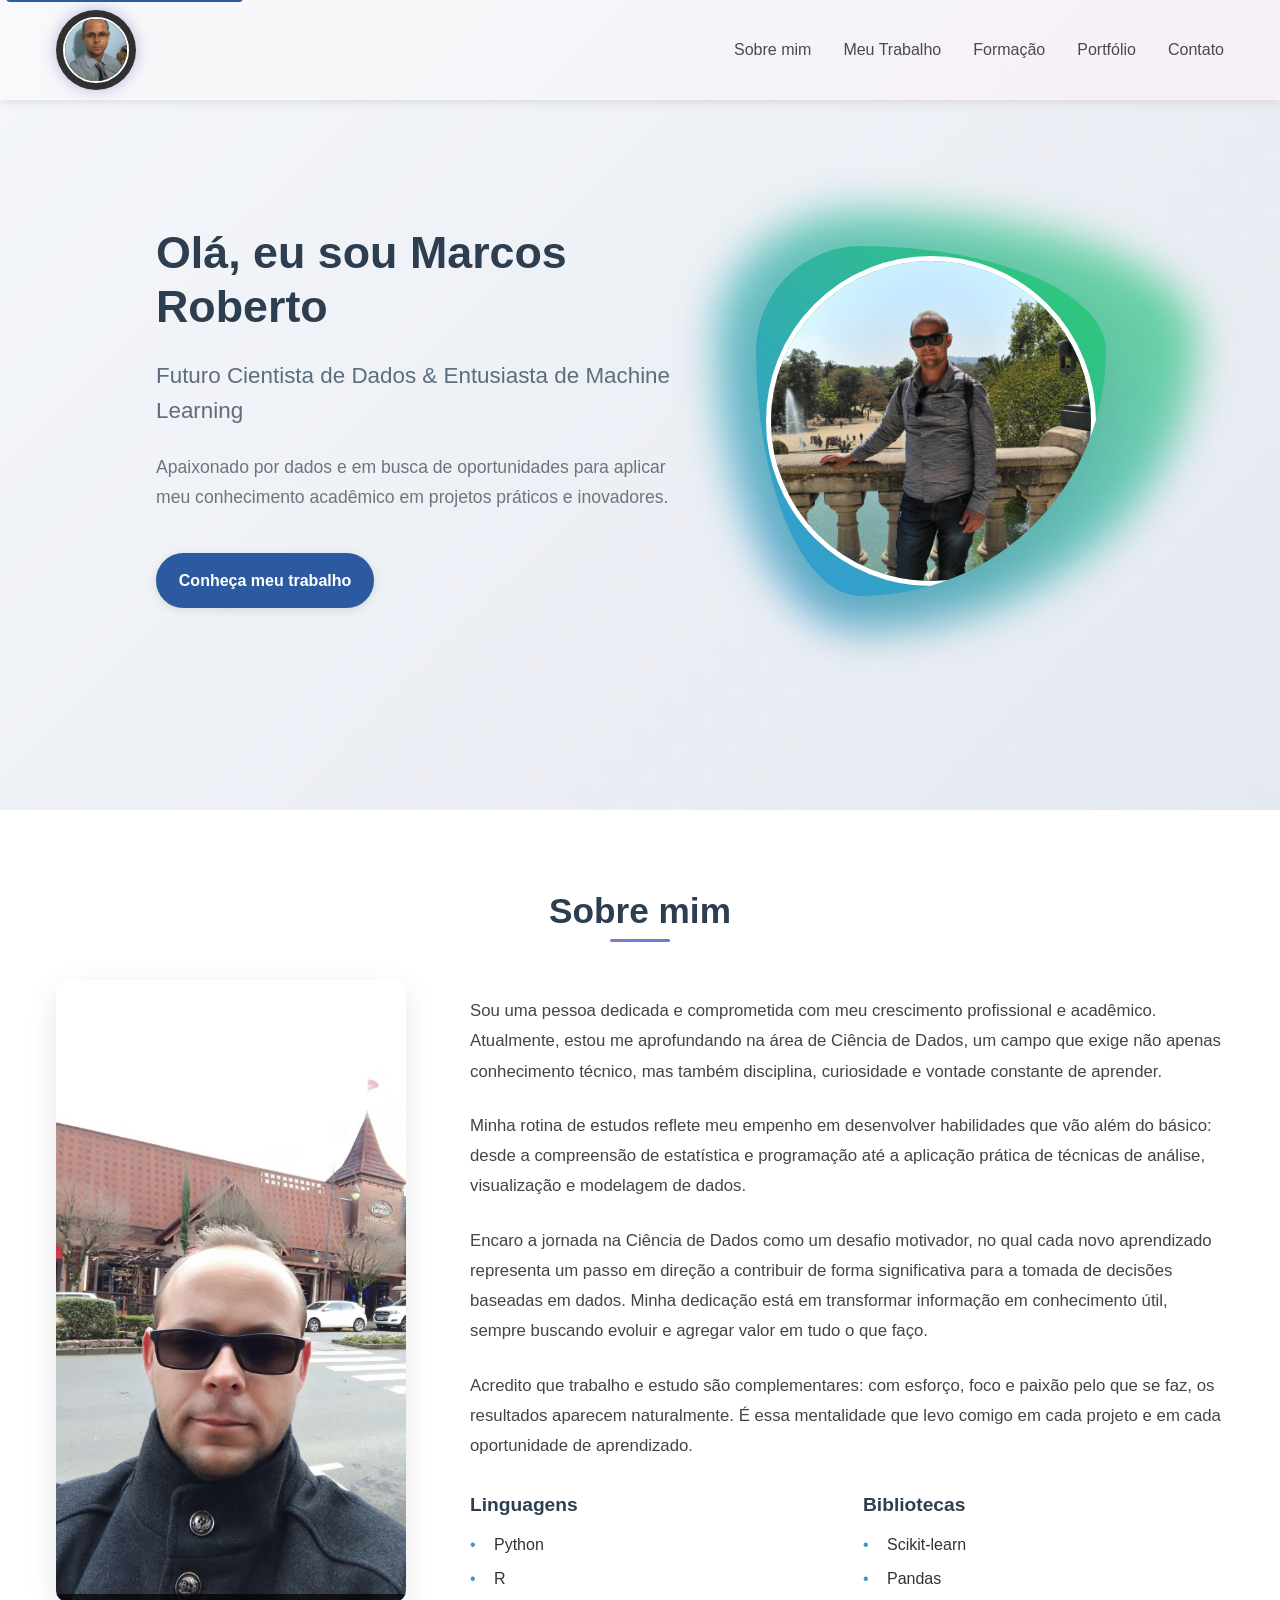
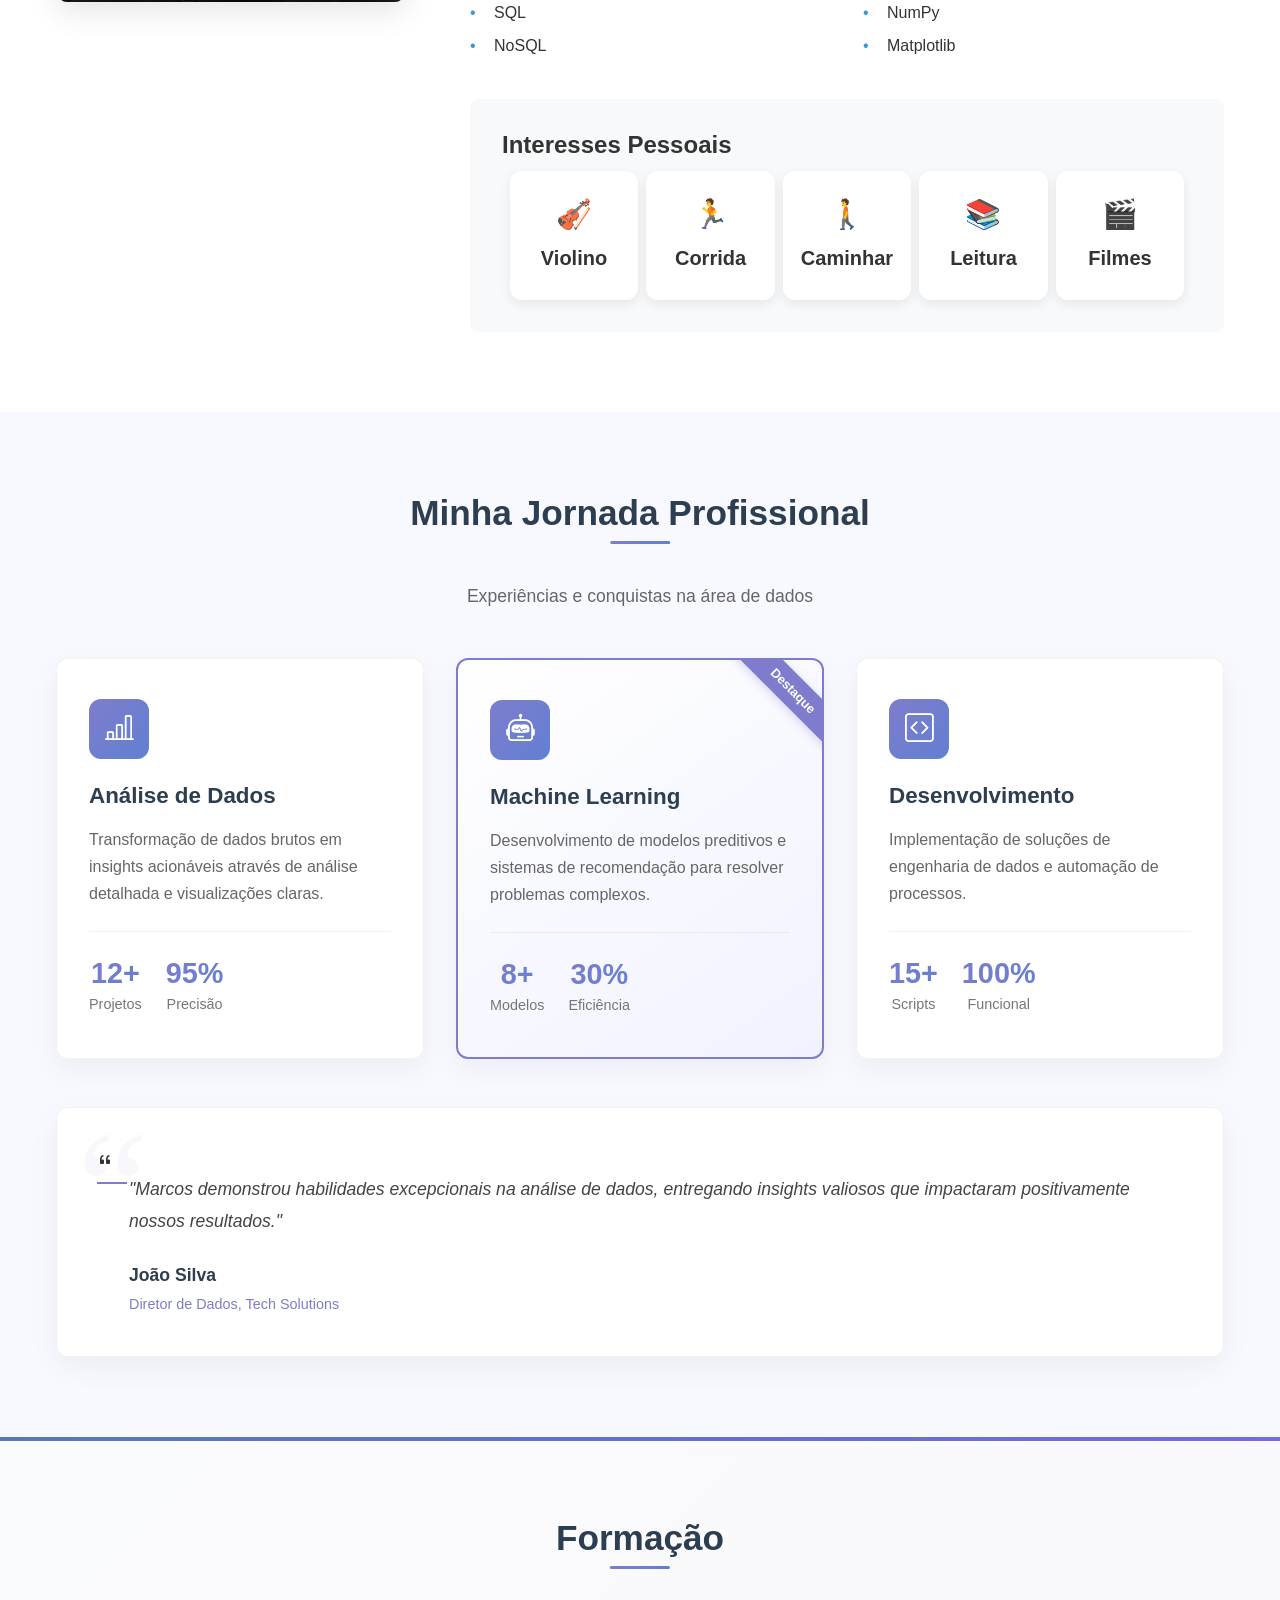
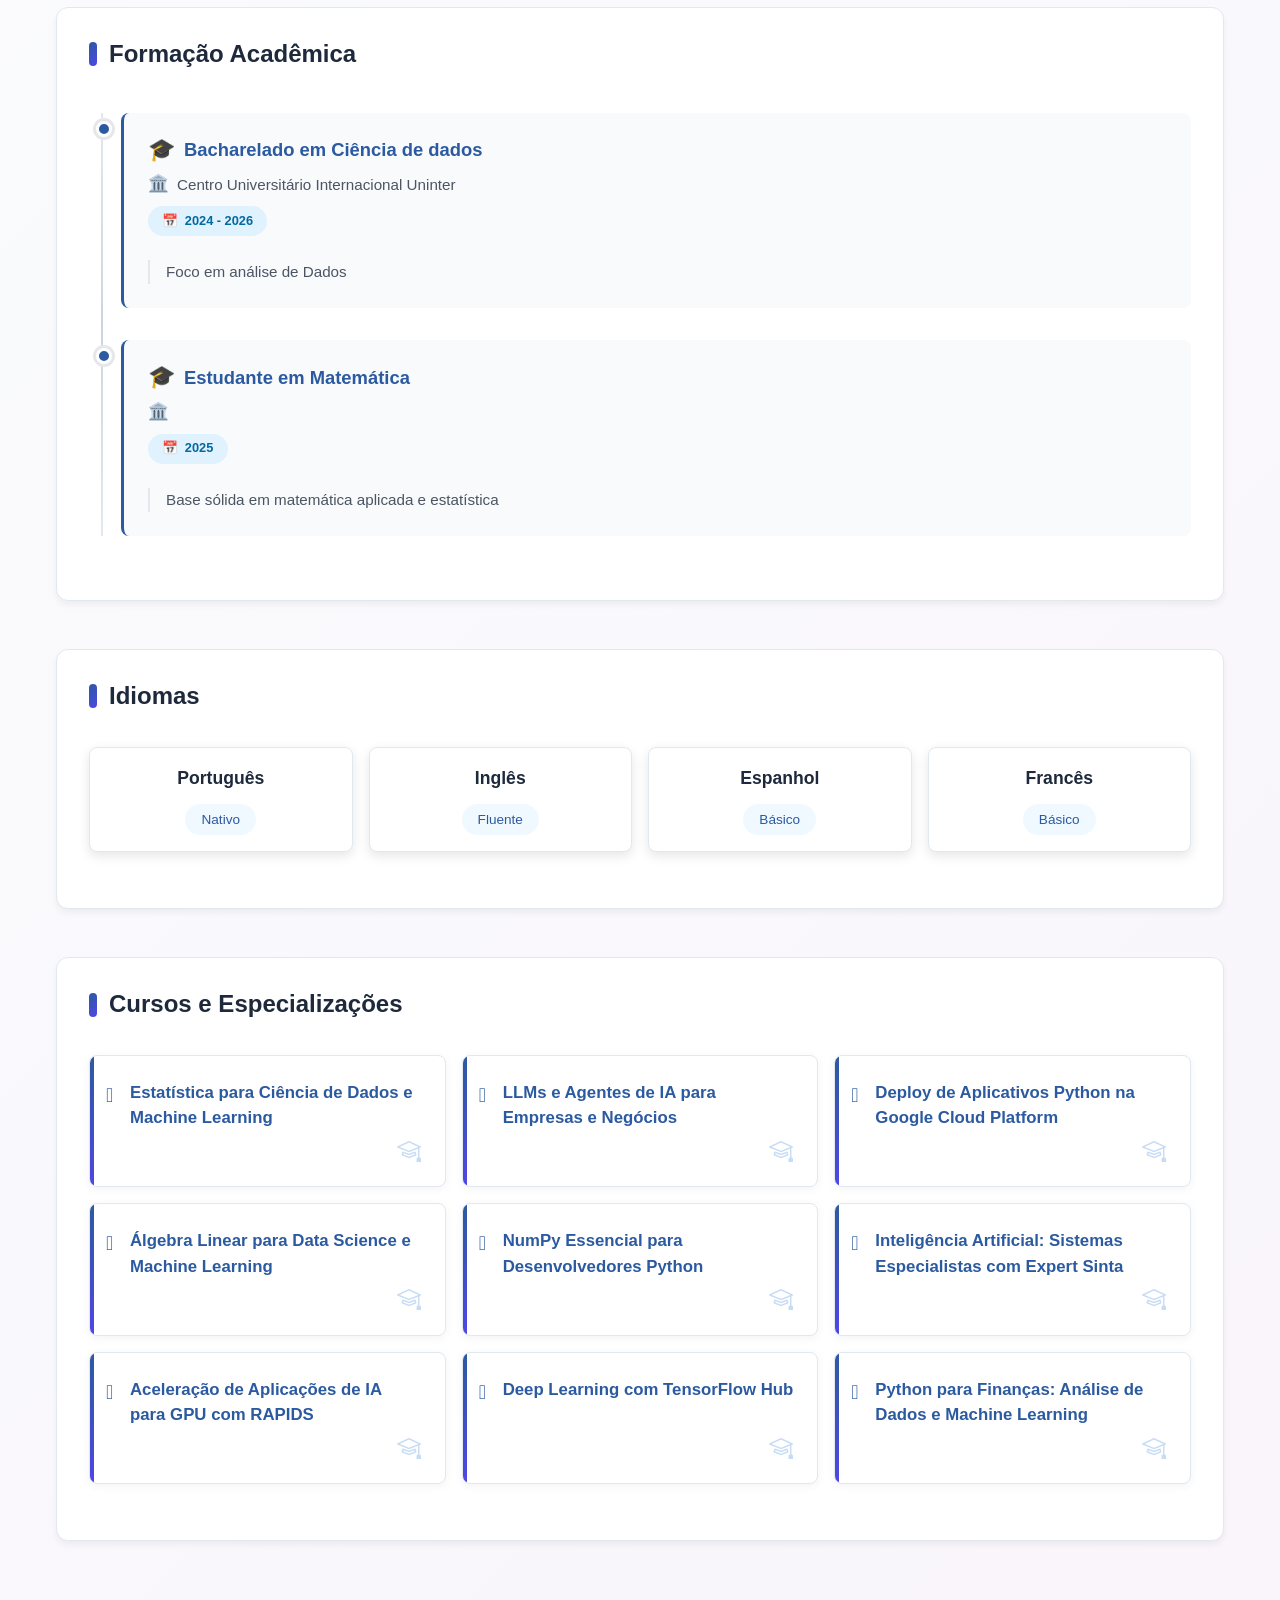
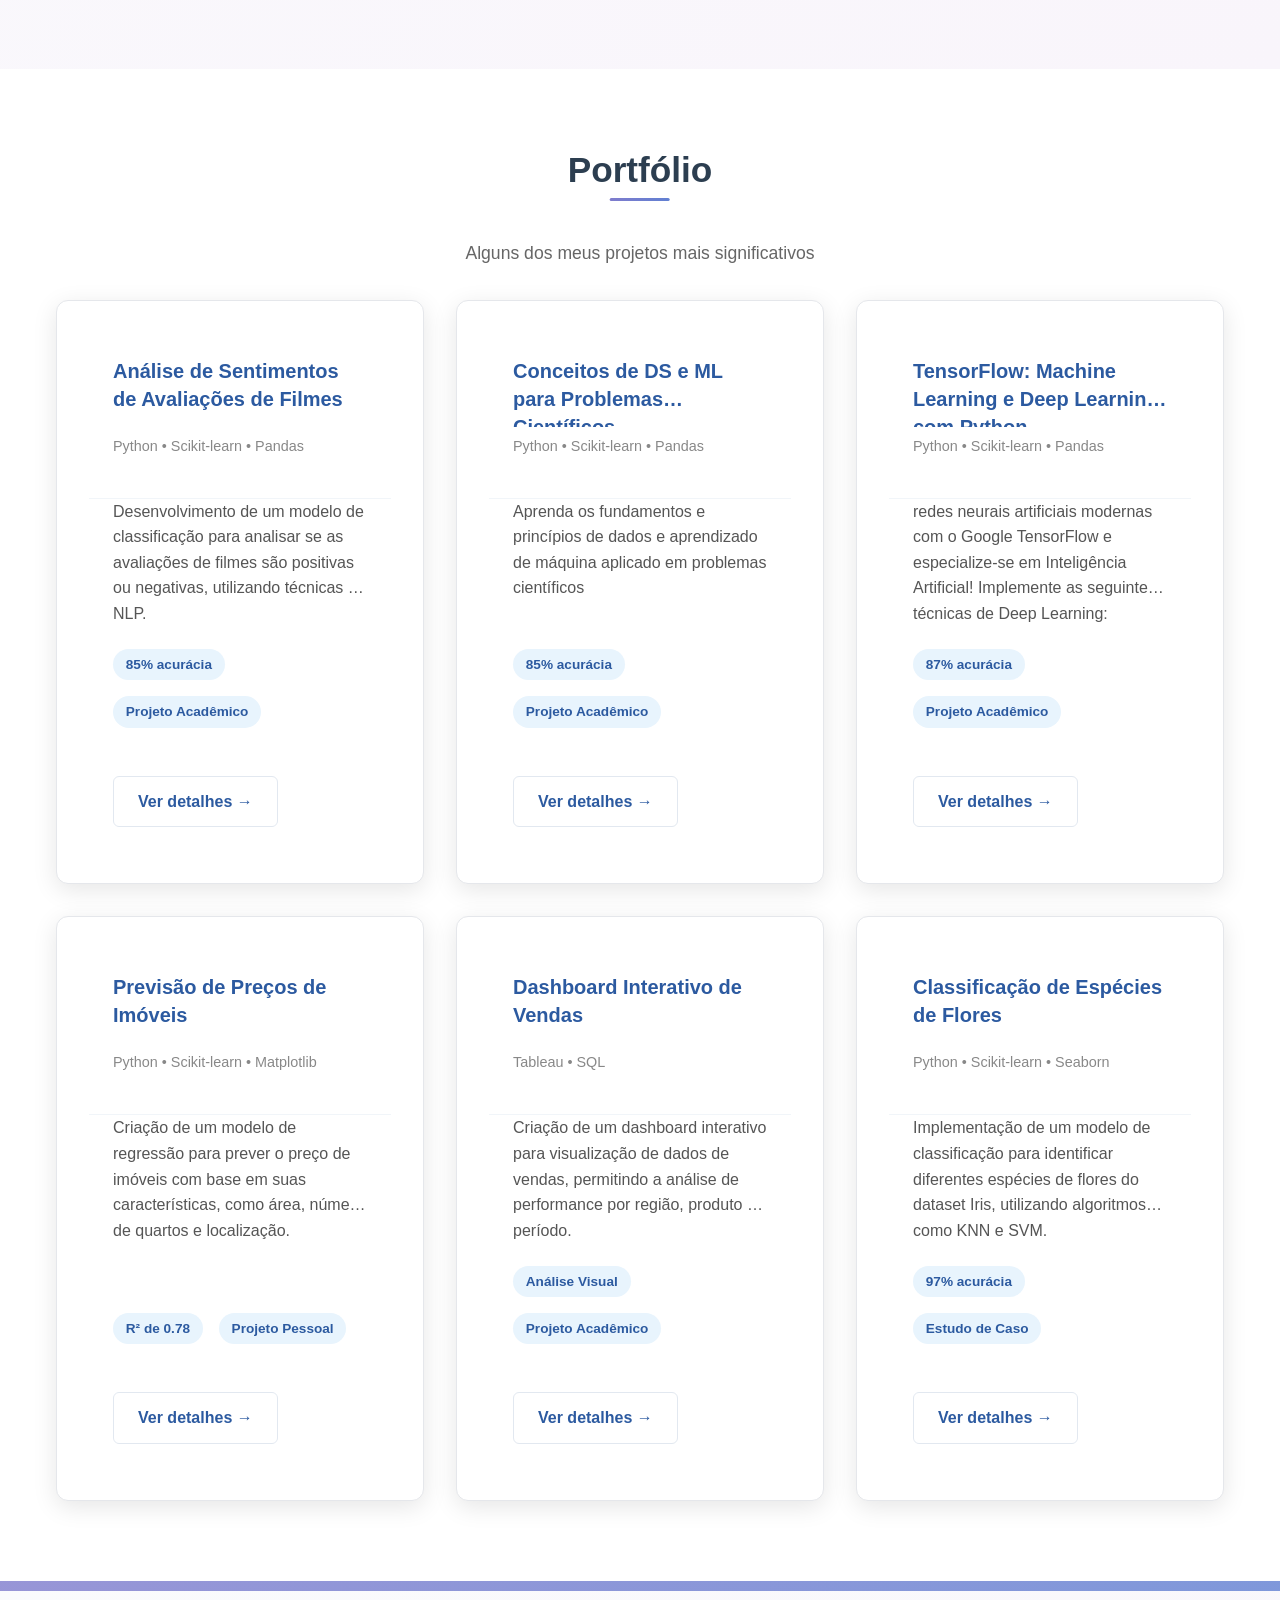
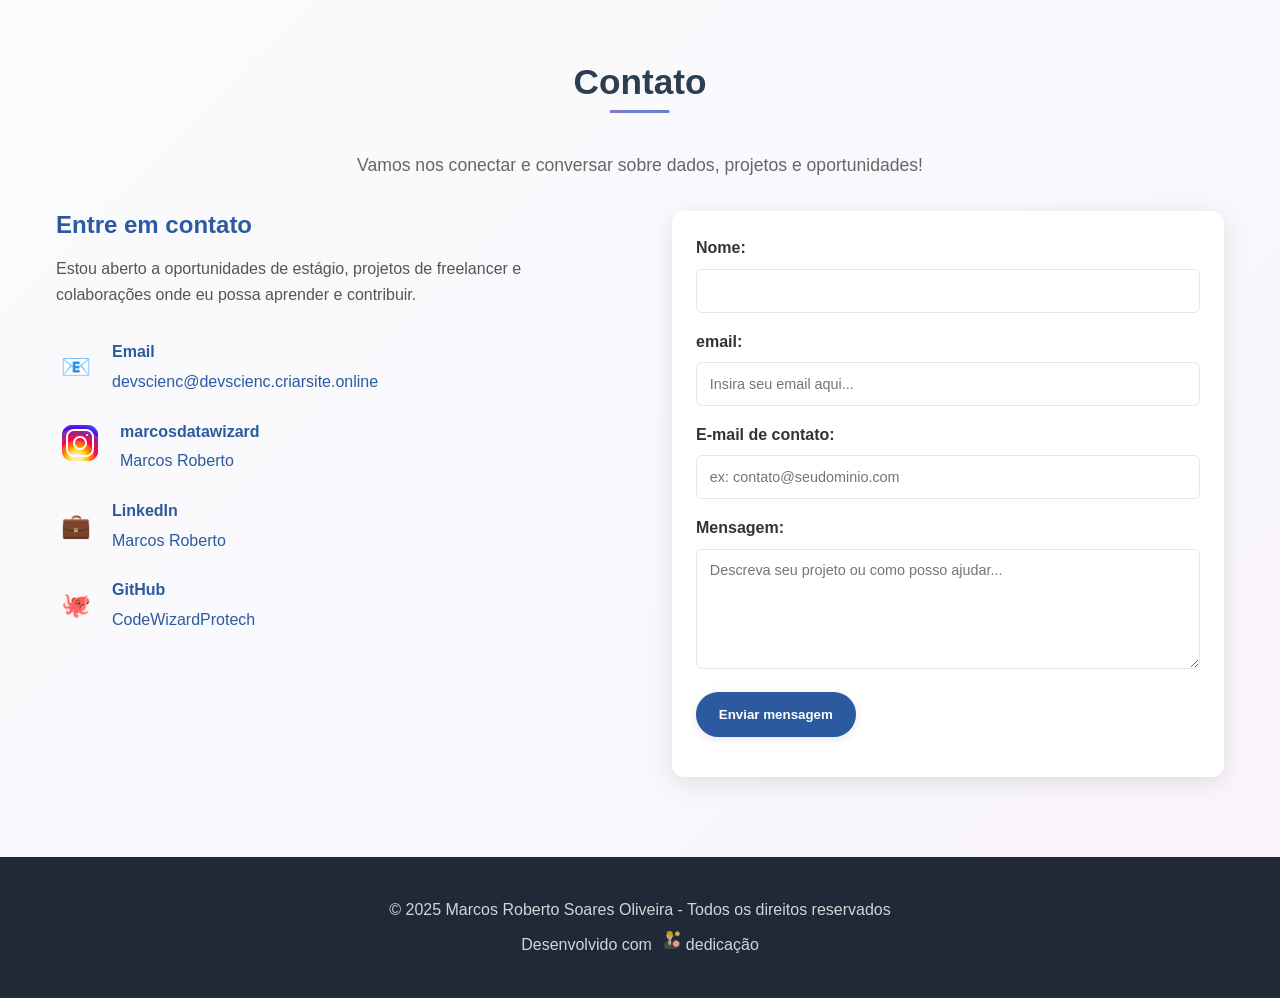
==== commit 44bb4c17: "segundo envio" ====
--- a/index.html
+++ b/index.html
@@ -133,6 +133,85 @@
                                         </div>
                                     </div>
                                 </div>
+                        </div>
+                    </div>
+                </div>
+            </div>
+        </section>
+
+        <!-- Meu Trabalho -->
+        <section id="work" class="section work-section">
+            <div class="container">
+                <h2 class="section-title">Minha Jornada Profissional</h2>
+                <p class="section-subtitle">Experiências e conquistas na área de dados</p>
+                
+                <div class="work-grid">
+                    <!-- Card 1 -->
+                    <div class="work-card">
+                        <div class="work-icon">
+                            <i class="bi bi-bar-chart-line"></i>
+                        </div>
+                        <h3>Análise de Dados</h3>
+                        <p>Transformação de dados brutos em insights acionáveis através de análise detalhada e visualizações claras.</p>
+                        <div class="work-stats">
+                            <div class="stat">
+                                <span class="number">12+</span>
+                                <span class="label">Projetos</span>
+                            </div>
+                            <div class="stat">
+                                <span class="number">95%</span>
+                                <span class="label">Precisão</span>
+                            </div>
+                        </div>
+                    </div>
+
+                    <!-- Card 2 -->
+                    <div class="work-card highlight">
+                        <div class="work-icon">
+                            <i class="bi bi-robot"></i>
+                        </div>
+                        <h3>Machine Learning</h3>
+                        <p>Desenvolvimento de modelos preditivos e sistemas de recomendação para resolver problemas complexos.</p>
+                        <div class="work-stats">
+                            <div class="stat">
+                                <span class="number">8+</span>
+                                <span class="label">Modelos</span>
+                            </div>
+                            <div class="stat">
+                                <span class="number">30%</span>
+                                <span class="label">Eficiência</span>
+                            </div>
+                        </div>
+                        <div class="highlight-badge">Destaque</div>
+                    </div>
+
+                    <!-- Card 3 -->
+                    <div class="work-card">
+                        <div class="work-icon">
+                            <i class="bi bi-code-square"></i>
+                        </div>
+                        <h3>Desenvolvimento</h3>
+                        <p>Implementação de soluções de engenharia de dados e automação de processos.</p>
+                        <div class="work-stats">
+                            <div class="stat">
+                                <span class="number">15+</span>
+                                <span class="label">Scripts</span>
+                            </div>
+                            <div class="stat">
+                                <span class="number">100%</span>
+                                <span class="label">Funcional</span>
+                            </div>
+                        </div>
+                    </div>
+                </div>
+
+                <div class="work-testimonial">
+                    <div class="testimonial-content">
+                        <i class="bi bi-quote"></i>
+                        <p>"Marcos demonstrou habilidades excepcionais na análise de dados, entregando insights valiosos que impactaram positivamente nossos resultados."</p>
+                        <div class="testimonial-author">
+                            <strong>João Silva</strong>
+                            <span>Diretor de Dados, Tech Solutions</span>
                         </div>
                     </div>
                 </div>
--- a/style.css
+++ b/style.css
@@ -62,12 +62,11 @@
 
 .nav-link:hover {
   color: #030036;
-/*   background-color: rgba(255, 255, 255, 0.8); */
-
+  /*   background-color: rgba(255, 255, 255, 0.8); */
 }
 
 .nav-link::after {
-  content: '';
+  content: "";
   position: absolute;
   width: 0;
   height: 2px;
@@ -275,7 +274,7 @@
 }
 
 .section-alt::before {
-  content: '';
+  content: "";
   position: absolute;
   top: 0;
   left: 0;
@@ -576,6 +575,201 @@
   position: relative;
 }
 
+/* Estilos para a nova seção de trabalho */
+.work-section {
+  background-color: #f8f9ff;
+}
+
+.work-grid {
+  display: grid;
+  grid-template-columns: repeat(auto-fit, minmax(300px, 1fr));
+  gap: 2rem;
+  margin: 3rem 0;
+}
+
+.work-card {
+  background: white;
+  border-radius: 12px;
+  padding: 2.5rem 2rem;
+  box-shadow: 0 10px 30px rgba(0, 0, 0, 0.05);
+  transition: transform 0.3s ease, box-shadow 0.3s ease;
+  position: relative;
+  overflow: hidden;
+  border: 1px solid rgba(0, 0, 0, 0.05);
+}
+
+.work-card:hover {
+  transform: translateY(-10px);
+  box-shadow: 0 15px 40px rgba(0, 0, 0, 0.1);
+}
+
+.work-card.highlight {
+  border: 2px solid #7f7ccd;
+  background: linear-gradient(145deg, #ffffff, #f0f2ff);
+}
+
+.work-icon {
+  width: 60px;
+  height: 60px;
+  background: linear-gradient(135deg, #7f7ccd 0%, #6180d2 100%);
+  border-radius: 12px;
+  display: flex;
+  align-items: center;
+  justify-content: center;
+  margin-bottom: 1.5rem;
+  color: white;
+  font-size: 1.8rem;
+}
+
+.work-card h3 {
+  color: #2c3e50;
+  margin-bottom: 1rem;
+  font-size: 1.4rem;
+  font-weight: 700;
+}
+
+.work-card p {
+  color: #666;
+  line-height: 1.7;
+  margin-bottom: 1.5rem;
+  min-height: 80px;
+}
+
+.work-stats {
+  display: flex;
+  gap: 1.5rem;
+  margin-top: 1.5rem;
+  padding-top: 1.5rem;
+  border-top: 1px solid rgba(0, 0, 0, 0.05);
+}
+
+.stat {
+  text-align: center;
+}
+
+.number {
+  display: block;
+  font-size: 1.8rem;
+  font-weight: 700;
+  background: linear-gradient(135deg, #7f7ccd 0%, #6180d2 100%);
+  -webkit-background-clip: text;
+  background-clip: text;
+  -webkit-text-fill-color: transparent;
+  line-height: 1.2;
+}
+
+.label {
+  font-size: 0.9rem;
+  color: #777;
+  font-weight: 500;
+}
+
+.highlight-badge {
+  position: absolute;
+  top: 1rem;
+  right: -2.5rem;
+  background: #7f7ccd;
+  color: white;
+  padding: 0.3rem 2.5rem;
+  transform: rotate(45deg);
+  font-size: 0.8rem;
+  font-weight: 600;
+  text-align: center;
+  box-shadow: 0 2px 10px rgba(127, 124, 205, 0.3);
+}
+
+.work-testimonial {
+  background: white;
+  border-radius: 12px;
+  padding: 2.5rem;
+  margin-top: 3rem;
+  box-shadow: 0 10px 30px rgba(0, 0, 0, 0.05);
+  border: 1px solid rgba(0, 0, 0, 0.05);
+  position: relative;
+  overflow: hidden;
+}
+
+.work-testimonial::before {
+  content: '\201C';
+  position: absolute;
+  top: 0;
+  left: 20px;
+  font-size: 10rem;
+  color: rgba(127, 124, 205, 0.05);
+  font-family: serif;
+  line-height: 1;
+  z-index: 0;
+}
+
+.testimonial-content {
+  position: relative;
+  z-index: 1;
+}
+
+.testimonial-content p {
+  font-size: 1.1rem;
+  line-height: 1.8;
+  color: #444;
+  font-style: italic;
+  margin-bottom: 1.5rem;
+  position: relative;
+  padding-left: 2rem;
+}
+
+.testimonial-content p::before {
+  content: '';
+  position: absolute;
+  left: 0;
+  top: 0.5rem;
+  width: 30px;
+  height: 2px;
+  background: #7f7ccd;
+}
+
+.testimonial-author {
+  display: flex;
+  flex-direction: column;
+  margin-top: 1.5rem;
+  padding-left: 2rem;
+}
+
+.testimonial-author strong {
+  color: #2c3e50;
+  font-size: 1.1rem;
+  margin-bottom: 0.2rem;
+}
+
+.testimonial-author span {
+  color: #7f7ccd;
+  font-size: 0.9rem;
+}
+
+/* Responsividade */
+@media (max-width: 992px) {
+  .work-grid {
+    grid-template-columns: 1fr 1fr;
+  }
+}
+
+@media (max-width: 768px) {
+  .work-grid {
+    grid-template-columns: 1fr;
+  }
+  
+  .work-testimonial {
+    padding: 2rem 1.5rem;
+  }
+  
+  .testimonial-content p {
+    font-size: 1rem;
+    padding-left: 1.5rem;
+  }
+  
+  .testimonial-author {
+    padding-left: 1.5rem;
+  }
+}
+
 .section-alt {
   background: linear-gradient(135deg, #fafbfd 0%, #f9f5fb 100%);
   position: relative;
@@ -594,7 +788,7 @@
 }
 
 .section-title::after {
-  content: '';
+  content: "";
   position: absolute;
   bottom: -10px;
   left: 50%;
@@ -617,7 +811,7 @@
 }
 
 #contact::before {
-  content: '';
+  content: "";
   position: absolute;
   top: 0;
   left: 0;
@@ -1074,7 +1268,7 @@
 }
 
 .category-title::before {
-  content: '';
+  content: "";
   display: block;
   width: 8px;
   height: 24px;
@@ -1089,7 +1283,7 @@
 }
 
 .timeline::before {
-  content: '';
+  content: "";
   position: absolute;
   left: 0.8rem;
   top: 0;
@@ -1137,7 +1331,7 @@
 }
 
 .timeline-content h4::before {
-  content: '🎓';
+  content: "🎓";
   font-size: 1.2em;
 }
 
@@ -1153,7 +1347,7 @@
 }
 
 .timeline-content .institution::before {
-  content: '🏛️';
+  content: "🏛️";
   font-size: 1.1em;
 }
 
@@ -1171,7 +1365,7 @@
 }
 
 .timeline-content .period::before {
-  content: '📅';
+  content: "📅";
   font-size: 1em;
 }
 
@@ -1252,7 +1446,7 @@
 }
 
 .cert-item::before {
-  content: '';
+  content: "";
   position: absolute;
   top: 0;
   left: 0;
@@ -1282,8 +1476,8 @@
 }
 
 .cert-item h4::before {
-  content: '\F473';
-  font-family: 'Bootstrap Icons';
+  content: "\F473";
+  font-family: "Bootstrap Icons";
   position: absolute;
   left: -0.5rem;
   top: 0;
@@ -1316,20 +1510,20 @@
   .education-category {
     padding: 1.5rem;
   }
-  
+
   .languages-grid,
   .certifications-grid {
     grid-template-columns: 1fr;
   }
-  
+
   .timeline {
     padding-left: 1.8rem;
   }
-  
+
   .timeline-item {
     padding: 1.25rem;
   }
-  
+
   .timeline-marker {
     left: -1.6rem;
   }
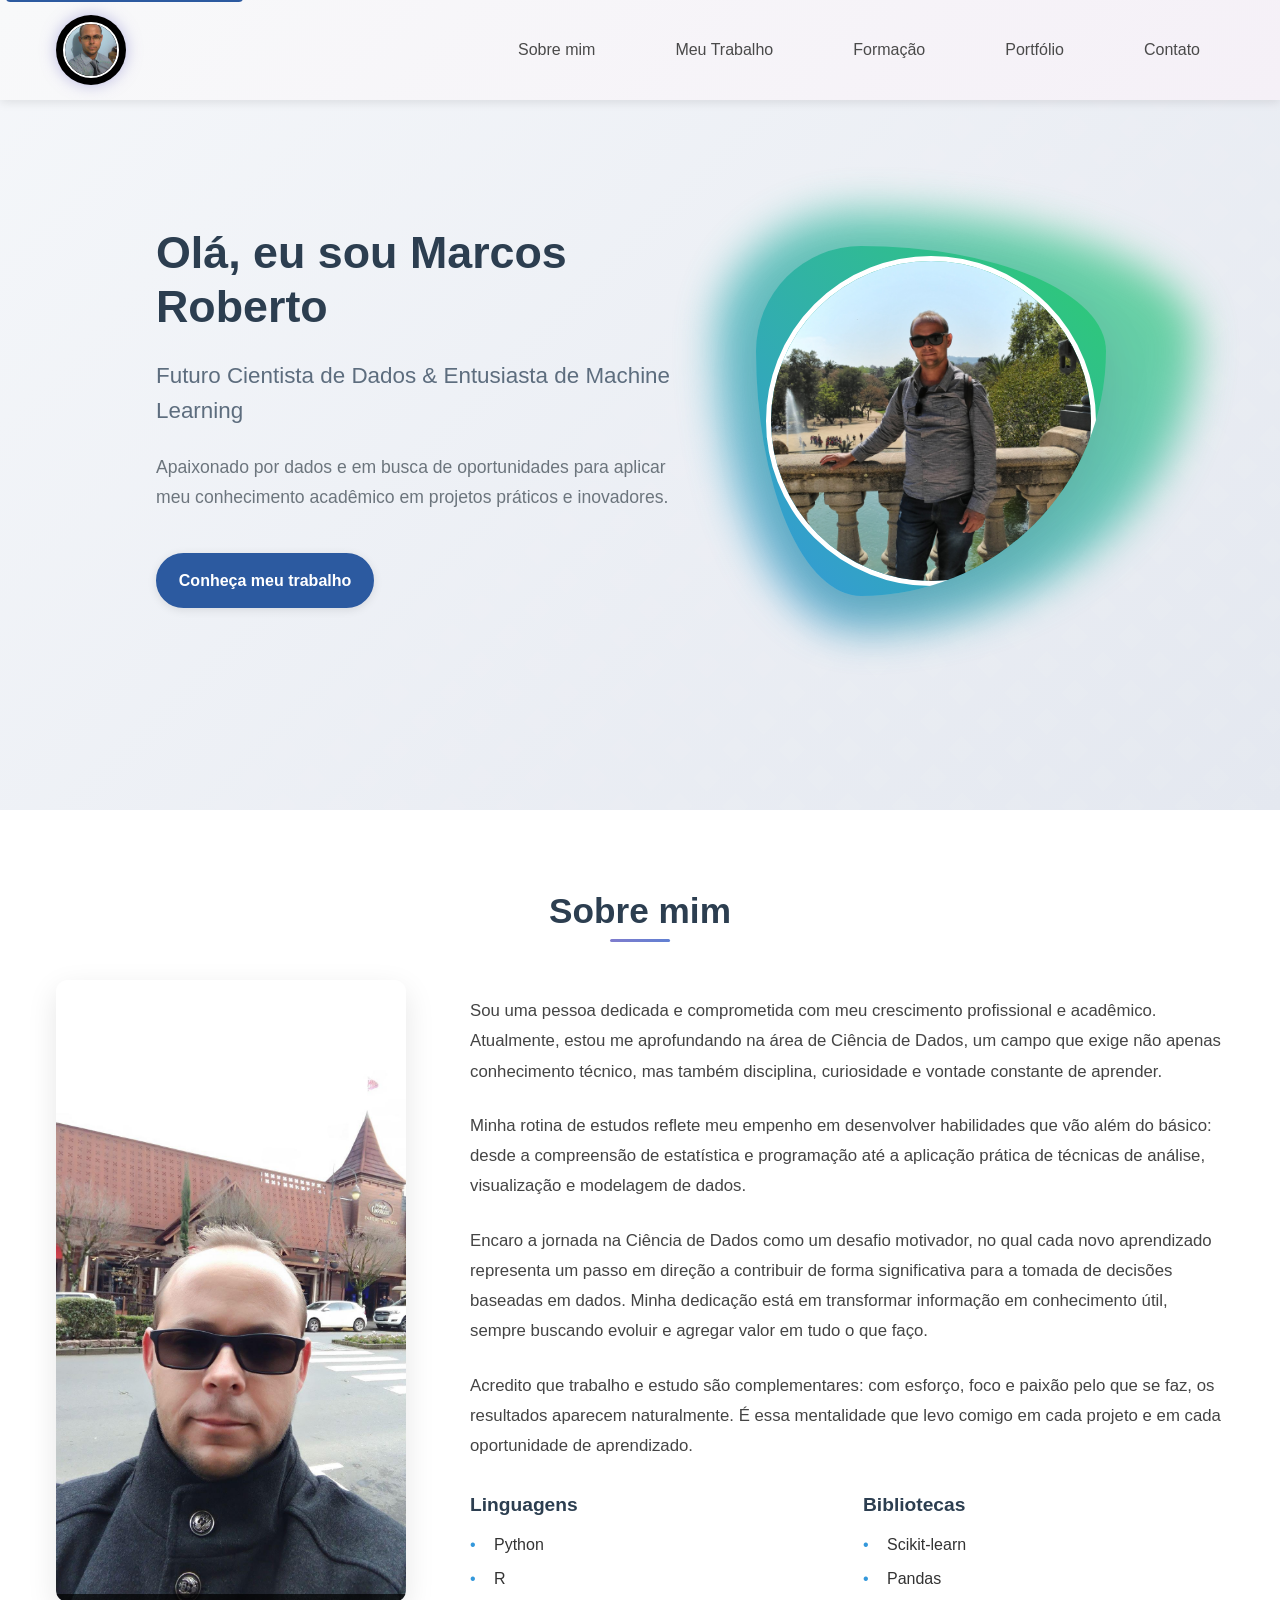
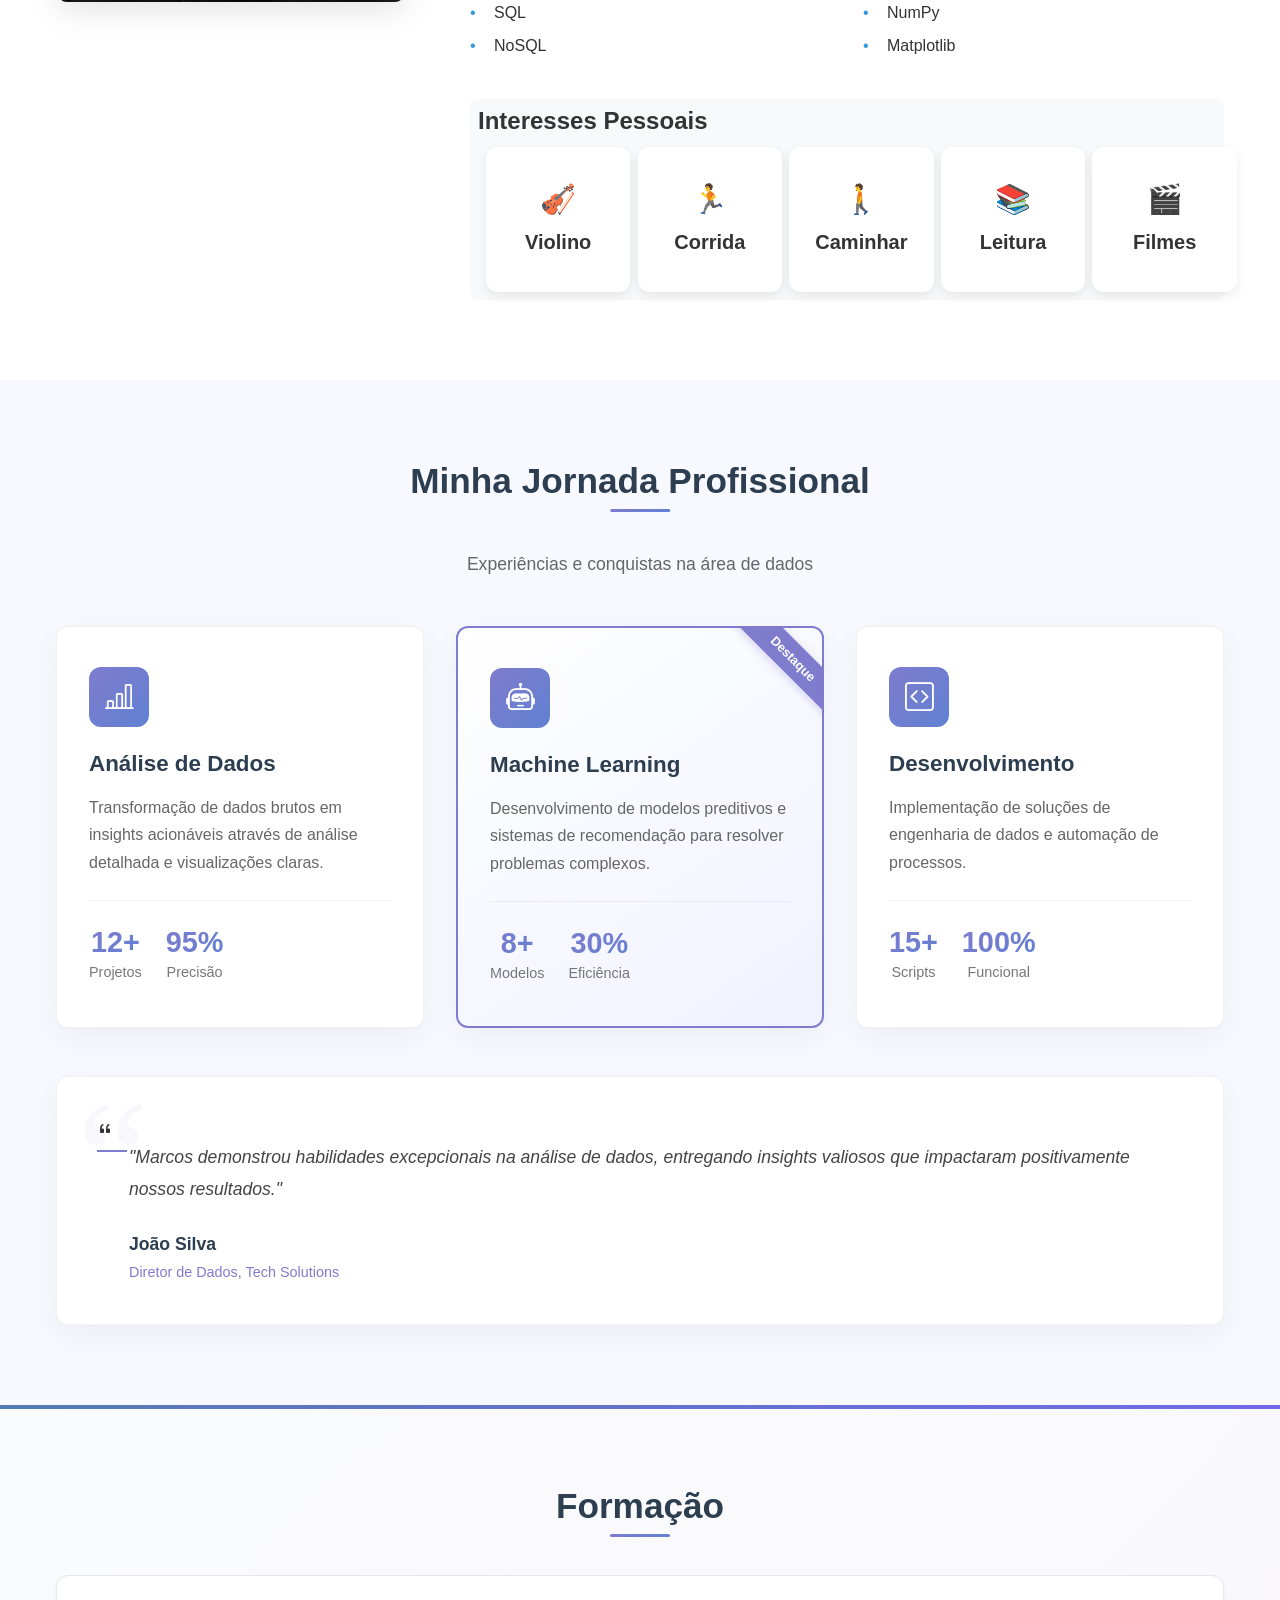
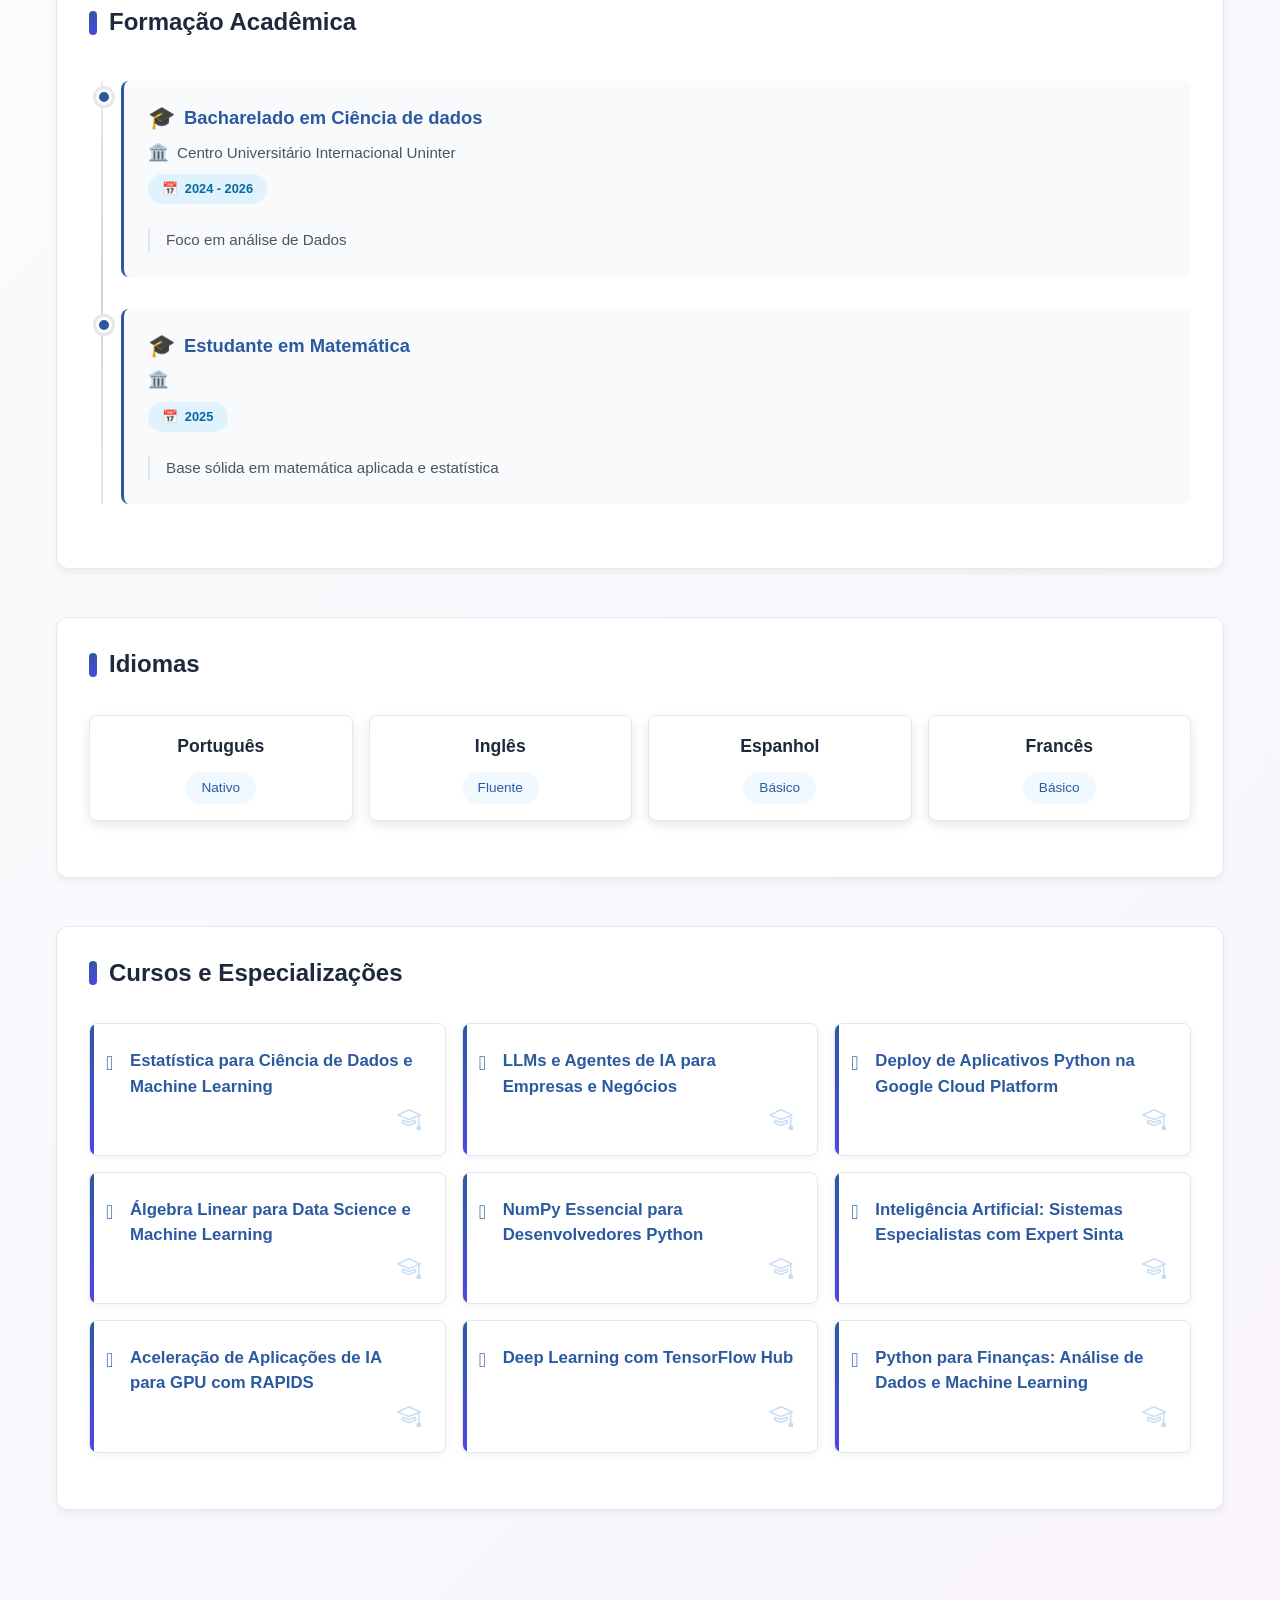
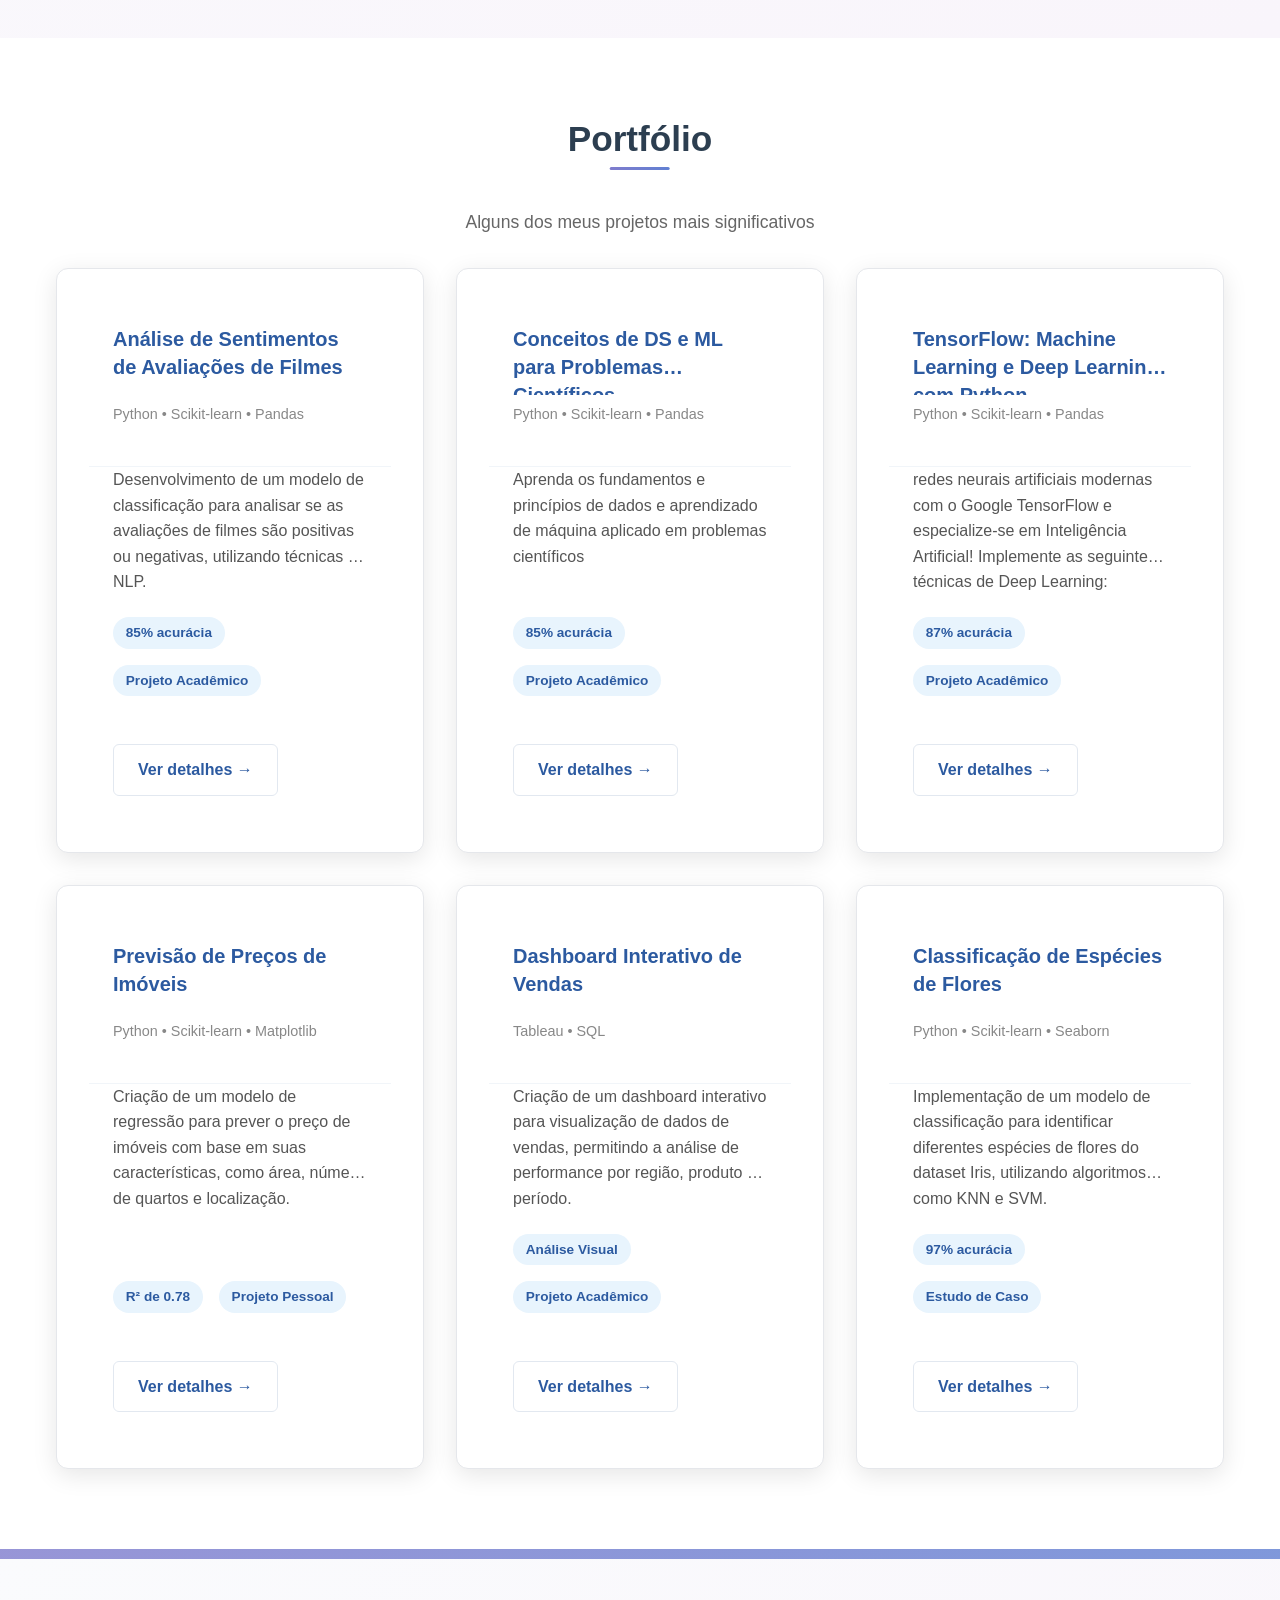
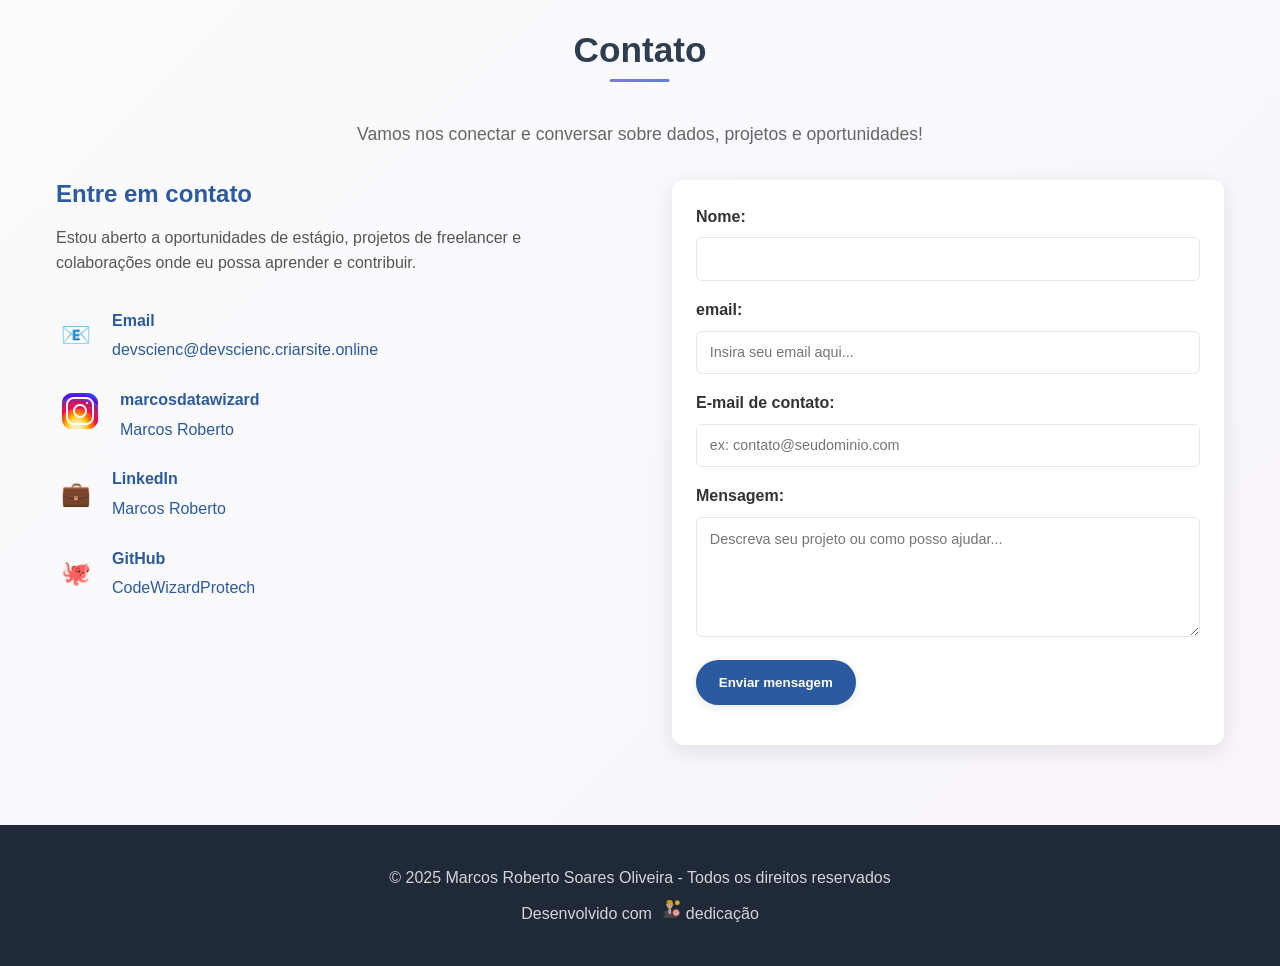
==== commit 4f2b6f2c: "terceiro comite" ====
--- a/index.html
+++ b/index.html
@@ -33,10 +33,10 @@
                 <li><a href="#portfolio" class="nav-link">Portfólio</a></li>
                 <li><a href="#contact" class="nav-link">Contato</a></li>
             </ul>
-            <div class="hamburger">
-                <span class="bar"></span>
-                <span class="bar"></span>
-                <span class="bar"></span>
+            <div class="hamburger" style="display: flex !important; flex-direction: column; justify-content: space-between; width: 32px; height: 24px; background: transparent !important; border: none !important; cursor: pointer; padding: 8px 6px; z-index: 1000 !important; position: relative !important; top: auto !important; right: auto !important; visibility: visible !important; opacity: 1 !important; box-shadow: none !important;">
+                <span class="bar" style="display: block !important; width: 100% !important; height: 4px !important; background-color: #000000 !important; margin: 2px 0 !important; transition: all 0.3s ease-in-out; position: relative; z-index: 1001 !important; border-radius: 2px;"></span>
+                <span class="bar" style="display: block !important; width: 100% !important; height: 4px !important; background-color: #000000 !important; margin: 2px 0 !important; transition: all 0.3s ease-in-out; position: relative; z-index: 1001 !important; border-radius: 2px;"></span>
+                <span class="bar" style="display: block !important; width: 100% !important; height: 4px !important; background-color: #000000 !important; margin: 2px 0 !important; transition: all 0.3s ease-in-out; position: relative; z-index: 1001 !important; border-radius: 2px;"></span>
             </div>
         </nav>
     </header>
@@ -54,9 +54,10 @@
                     </p>
                     <a href="#about" class="btn btn-primary">Conheça meu trabalho</a>
                 </div>
+           <!--      a class hero altera animaçao se mudar para hero-imag volta ao normal -->
                <div class="hero-image">
   <div class="frame">
-    <img src=".//eu.jpg" alt="Foto de Perfil de Ana Silva" class="profile-photo">
+    <img src=".//eu.jpg" alt="Foto de Perfil de Marcos Roberto" class="profile-photo">
   </div>
 </div>
             </div>
@@ -108,7 +109,7 @@
                             </div>
                                                         <div class="about-hobbies">
                                     <h3>Interesses Pessoais</h3>
-                                    <div class="hobbies-container">
+                                    <div>
                                         <div class="hobbies-grid">
                                             <div class="hobby-item">
                                                 <div class="hobby-icon">🎻</div>
--- a/style.css
+++ b/style.css
@@ -17,6 +17,235 @@
   max-width: 1200px;
   margin: 0 auto;
   padding: 0 2rem;
+  position: relative;
+  width: 100%;
+  box-sizing: border-box;
+}
+
+/* Estilos do botão de menu hambúrguer */
+.nav .hamburger {
+  display: none; /* Escondido por padrão */
+  flex-direction: column;
+  justify-content: space-between;
+  width: 40px;
+  height: 30px;
+  background: #ff0000 !important;
+  border: 2px solid #000000 !important;
+  border-radius: 4px;
+  cursor: pointer;
+  padding: 8px 7px;
+  z-index: 9999 !important;
+  margin-left: auto;
+  position: fixed;
+  top: 20px !important;
+  right: 20px !important;
+  visibility: visible;
+  opacity: 1;
+  box-shadow: 0 0 10px rgba(255, 0, 0, 0.5) !important;
+}
+
+/* Estilo das barras do menu */
+.hamburger .bar {
+  display: block !important;
+  width: 25px !important;
+  height: 3px !important;
+  background-color: #000000 !important;
+  margin: 3px 0 !important;
+  transition: all 0.3s ease-in-out;
+  position: relative;
+  z-index: 10000 !important;
+}
+
+/* Remover qualquer estilo que possa estar escondendo o botão */
+.hamburger,
+.hamburger *,
+.hamburger::before,
+.hamburger::after {
+  box-sizing: border-box !important;
+  -webkit-appearance: none !important;
+  -moz-appearance: none !important;
+  appearance: none !important;
+  border: none !important;
+  outline: none !important;
+  text-decoration: none !important;
+  list-style: none !important;
+  margin: 0 !important;
+  padding: 0 !important;
+  border-radius: 0 !important;
+  background: transparent !important;
+  color: inherit !important;
+  font: inherit !important;
+  line-height: 1 !important;
+  text-align: left !important;
+  vertical-align: baseline !important;
+  -webkit-tap-highlight-color: transparent !important;
+  -webkit-font-smoothing: antialiased !important;
+  -moz-osx-font-smoothing: grayscale !important;
+  -webkit-text-size-adjust: 100% !important;
+  -ms-text-size-adjust: 100% !important;
+  -webkit-overflow-scrolling: touch !important;
+  -webkit-touch-callout: none !important;
+  user-select: none !important;
+}
+
+/* Estilos para telas menores que 992px */
+@media (max-width: 992px) {
+  /* Mostrar botão hambúrguer */
+  .nav .hamburger {
+    display: flex !important;
+    visibility: visible;
+    opacity: 1;
+  }
+
+  /* Esconder menu de navegação em telas pequenas */
+  .nav .nav-menu {
+    display: none !important;
+  }
+
+  /* Mostrar menu quando ativo */
+  .nav .nav-menu.active {
+    display: flex !important;
+  }
+}
+
+.hamburger .bar {
+  display: block;
+  width: 100%;
+  height: 3px;
+  background-color: #4a4a4a;
+  border-radius: 3px;
+  transition: all 0.3s ease-in-out;
+  position: relative;
+}
+
+/* Efeito de hover para melhor feedback */
+.hamburger:hover .bar {
+  background-color: #2c3e50;
+}
+
+/* Animações para o menu ativo */
+.hamburger.active .bar:nth-child(1) {
+  transform: translateY(9px) rotate(45deg);
+}
+
+.hamburger.active .bar:nth-child(2) {
+  opacity: 0;
+}
+
+.hamburger.active .bar:nth-child(3) {
+  transform: translateY(-9px) rotate(-45deg);
+}
+
+/* Estilos específicos para telas menores */
+@media (max-width: 992px) {
+  /* Forçar a exibição do botão hambúrguer */
+  .hamburger {
+    display: flex !important;
+    position: relative;
+    margin-left: auto;
+    margin-right: 15px;
+    visibility: visible !important;
+    opacity: 1 !important;
+    background: rgba(255, 255, 255, 0.9);
+    border-radius: 4px;
+    padding: 8px;
+    box-shadow: 0 2px 5px rgba(0, 0, 0, 0.1);
+  }
+
+  /* Estilo das barras do menu */
+  .hamburger .bar {
+    background-color: #333;
+    height: 2px;
+    width: 25px;
+    margin: 3px 0;
+    transition: all 0.3s ease;
+  }
+
+  /* Menu de navegação - escondido por padrão */
+  .nav-menu {
+    display: none !important;
+    position: fixed;
+    top: 0;
+    right: -100%;
+    width: 70%;
+    max-width: 300px;
+    height: 100vh;
+    background: rgba(255, 255, 255, 0.98);
+    backdrop-filter: blur(10px);
+    flex-direction: column;
+    justify-content: flex-start;
+    align-items: flex-start;
+    padding: 80px 20px 40px;
+    transition: all 0.4s ease-in-out;
+    z-index: 1000;
+    box-shadow: -5px 0 15px rgba(0, 0, 0, 0.1);
+  }
+
+  /* Menu ativo */
+  .nav-menu.active {
+    display: flex !important;
+    right: 0;
+  }
+
+  /* Itens do menu */
+  .nav-menu li {
+    width: 100%;
+    margin: 10px 0;
+  }
+
+  .nav-link {
+    display: block;
+    padding: 12px 15px;
+    font-size: 1.1rem;
+    color: #333;
+    transition: all 0.3s ease;
+  }
+
+  .nav-link:hover {
+    background: rgba(0, 0, 0, 0.05);
+    border-radius: 6px;
+  }
+
+  .nav-menu {
+    display: none;
+    position: fixed;
+    top: 0;
+    right: -100%;
+    width: 80%;
+    max-width: 300px;
+    height: 100vh;
+    background: rgba(255, 255, 255, 0.98);
+    backdrop-filter: blur(10px);
+    flex-direction: column;
+    justify-content: flex-start;
+    align-items: flex-start;
+    padding: 5rem 2rem 2rem;
+    transition: 0.4s ease-in-out;
+    box-shadow: -5px 0 15px rgba(0, 0, 0, 0.1);
+    z-index: 1000;
+  }
+
+  .nav-menu.active {
+    right: 0;
+    display: flex;
+  }
+
+  .nav-menu li {
+    width: 100%;
+    margin: 0.5rem 0;
+  }
+
+  .nav-link {
+    display: block;
+    padding: 0.8rem 1rem;
+    width: 100%;
+    border-radius: 6px;
+    transition: all 0.3s ease;
+  }
+
+  .nav-link:hover {
+    background: rgba(0, 0, 0, 0.05);
+  }
 }
 
 .nav-brand {
@@ -39,6 +268,11 @@
   border-radius: 50%;
   object-fit: cover;
   border: 2px solid white;
+  transition: transform 0.3s ease;
+}
+
+.profile-pic:hover {
+  transform: scale(1.05);
 }
 
 .nav-menu {
@@ -47,6 +281,64 @@
   gap: 2rem;
   margin: 0;
   padding: 0;
+  align-items: center;
+}
+
+/* Estilos para telas maiores que 992px */
+@media (min-width: 993px) {
+  /* Garantir que o menu principal está visível */
+  .nav-menu {
+    display: flex !important;
+    position: static !important;
+    width: auto !important;
+    height: auto !important;
+    background: transparent !important;
+    box-shadow: none !important;
+    flex-direction: row !important;
+    padding: 0 !important;
+    transform: none !important;
+    opacity: 1 !important;
+    visibility: visible !important;
+  }
+
+  /* Garantir que o botão hambúrguer está completamente escondido */
+  .hamburger {
+    display: none !important;
+    visibility: hidden !important;
+    opacity: 0 !important;
+    pointer-events: none !important;
+    width: 0 !important;
+    height: 0 !important;
+    overflow: hidden !important;
+    position: absolute !important;
+    margin: 0 !important;
+    padding: 0 !important;
+    border: none !important;
+  }
+  
+  /* Estilo dos itens do menu em telas grandes */
+  .nav-menu li {
+    margin: 0 0.5rem !important;
+    opacity: 1 !important;
+    transform: none !important;
+  }
+  
+  .nav-link {
+    padding: 0.5rem 1rem !important;
+    display: block !important;
+    opacity: 1 !important;
+    visibility: visible !important;
+  }
+  
+  /* Garantir que o menu não tenha estilos de menu móvel */
+  .nav-menu {
+    flex-direction: row !important;
+    position: static !important;
+    background: transparent !important;
+    width: auto !important;
+    height: auto !important;
+    padding: 0 !important;
+  }
 }
 
 .nav-link {
@@ -84,16 +376,53 @@
 
 .hamburger {
   display: none;
+  flex-direction: column;
+  justify-content: space-between;
+  width: 30px;
+  height: 21px;
   cursor: pointer;
+  z-index: 1001;
+  padding: 0;
+  position: relative;
+  background: transparent;
+  border: none;
+  outline: none;
+  margin-left: auto;
 }
 
 .hamburger .bar {
   display: block;
-  width: 25px;
+  width: 100%;
   height: 3px;
-  margin: 5px auto;
   background-color: #4a4a4a;
-  transition: all 0.3s ease-in-out;
+  border-radius: 3px;
+  transition: all 0.3s ease;
+  transform-origin: center;
+  margin: 3px 0;
+}
+
+/* Garantir que as três barras sejam visíveis */
+.hamburger .bar:nth-child(1) {
+  transform: none;
+}
+
+.hamburger .bar:nth-child(2) {
+  opacity: 1;
+  transform: none;
+}
+
+.hamburger .bar:nth-child(3) {
+  transform: none;
+}
+
+/* Efeito de clique mais suave */
+.hamburger:active {
+  transform: scale(0.95);
+}
+
+/* Melhor contraste ao passar o mouse */
+.hamburger:hover .bar {
+  background-color: #2c3e50;
 }
 
 /* Reset and Base Styles */
@@ -428,21 +757,23 @@
   height: 100%;
 }
 
-/* .nav-brand {
+ .nav-brand {
   display: flex;
   align-items: center;
   gap: 1rem;
-} */
+} 
 
 /* Glowing border effect */
 .borda-brilhante {
-  width: 80px;
-  height: 80px;
+  width: 70px; /* Tamanho fixo maior */
+  height: 70px; /* Tamanho fixo maior */
+  min-width: 70px; /* Garante que não ficará menor */
+  min-height: 70px; /* Garante que não ficará menor */
   border-radius: 50%;
   position: relative;
-  background: #111111dc;
+  background: #000000;
   padding: 7px;
-  flex-shrink: 0;
+/*   flex-shrink: 0; */
 }
 
 .borda-brilhante::before {
@@ -464,7 +795,7 @@
   animation: brilho 8s linear infinite;
   z-index: 0;
   opacity: 0;
-  filter: blur(20px);
+  filter: blur(15px);
 }
 
 .profile-pic {
@@ -474,7 +805,13 @@
   object-fit: cover;
   position: relative;
   z-index: 1;
-}
+  transition: transform 0.3s ease;
+}
+
+.profile-pic:hover {
+  transform: scale(1.05);
+}
+
 @keyframes brilho {
   0% {
     transform: rotate(0deg);
@@ -690,7 +1027,7 @@
 }
 
 .work-testimonial::before {
-  content: '\201C';
+  content: "\201C";
   position: absolute;
   top: 0;
   left: 20px;
@@ -717,7 +1054,7 @@
 }
 
 .testimonial-content p::before {
-  content: '';
+  content: "";
   position: absolute;
   left: 0;
   top: 0.5rem;
@@ -755,16 +1092,16 @@
   .work-grid {
     grid-template-columns: 1fr;
   }
-  
+
   .work-testimonial {
     padding: 2rem 1.5rem;
   }
-  
+
   .testimonial-content p {
     font-size: 1rem;
     padding-left: 1.5rem;
   }
-  
+
   .testimonial-author {
     padding-left: 1.5rem;
   }
@@ -1204,7 +1541,7 @@
 
 .about-hobbies {
   background: #f8f9fa;
-  padding: 2rem;
+  padding: 0.5rem;
   border-radius: 8px;
   margin-top: 2rem;
 }
@@ -1228,10 +1565,11 @@
   border-radius: 12px;
   box-shadow: 0 4px 12px rgba(0, 0, 0, 0.08);
   flex: 1;
-  min-width: 0;
-  max-width: 19%;
+  min-width: 20%;
+ /*  transition: transform 0; */
+  max-width: 100%;
   aspect-ratio: 1/1;
-  transition: all 0.3s ease;
+  transition: all 0.4s ease; 
   white-space: nowrap;
   overflow: hidden;
   text-overflow: ellipsis;
@@ -1893,10 +2231,34 @@
 /* Responsive Design */
 /* Header responsive styles */
 /* Responsive adjustments */
-@media (max-width: 768px) {
+@media (max-width: 992px) {
+  .hamburger {
+    display: flex !important;
+    position: relative;
+    z-index: 1001;
+    margin-left: auto;
+    margin-right: 1rem;
+    background: none;
+    border: none;
+    cursor: pointer;
+    padding: 8px;
+  }
+
+  .nav-menu {
+    display: none;
+  }
+
+  .nav-menu.active {
+    display: flex;
+  }
+
+  .header {
+    padding: 0.5rem 1rem;
+  }
+
   .borda-brilhante {
-    width: 40px;
-    height: 40px;
+    width: 60px !important; /* Mantém o tamanho fixo */
+    height: 60px !important; /* Mantém o tamanho fixo */
   }
 
   .nav-brand h1 {
@@ -1927,15 +2289,22 @@
 
   /* Navigation */
   .nav-menu {
+    position: fixed;
     left: -100%;
-    top: 80px;
+    top: 0;
+    height: 100vh;
+    width: 80%;
+    max-width: 300px;
     flex-direction: column;
-    background-color: white;
-    width: 100%;
-    text-align: center;
-    transition: 0.3s;
-    box-shadow: 0 10px 27px rgba(0, 0, 0, 0.05);
-    gap: 0;
+    background: rgba(255, 255, 255, 0.98);
+    backdrop-filter: blur(10px);
+    text-align: left;
+    transition: 0.4s ease-in-out;
+    box-shadow: 2px 0 20px rgba(0, 0, 0, 0.1);
+    padding: 5rem 2rem 2rem;
+    gap: 0.5rem;
+    z-index:1000;
+    overflow-y: auto;
   }
 
   .nav-menu.active {
@@ -1943,7 +2312,31 @@
   }
 
   .nav-menu li {
-    margin: 1rem 0;
+    margin: 0.5rem 0;
+    opacity: 0;
+    transform: translateX(-20px);
+    transition: opacity 0.4s ease, transform 0.4s ease;
+  }
+
+  .nav-menu.active li {
+    opacity: 1;
+    transform: translateX(0);
+  }
+
+  .nav-menu li:nth-child(1) {
+    transition-delay: 0.1s;
+  }
+  .nav-menu li:nth-child(2) {
+    transition-delay: 0.2s;
+  }
+  .nav-menu li:nth-child(3) {
+    transition-delay: 0.3s;
+  }
+  .nav-menu li:nth-child(4) {
+    transition-delay: 0.4s;
+  }
+  .nav-menu li:nth-child(5) {
+    transition-delay: 0.5s;
   }
 
   .hamburger {
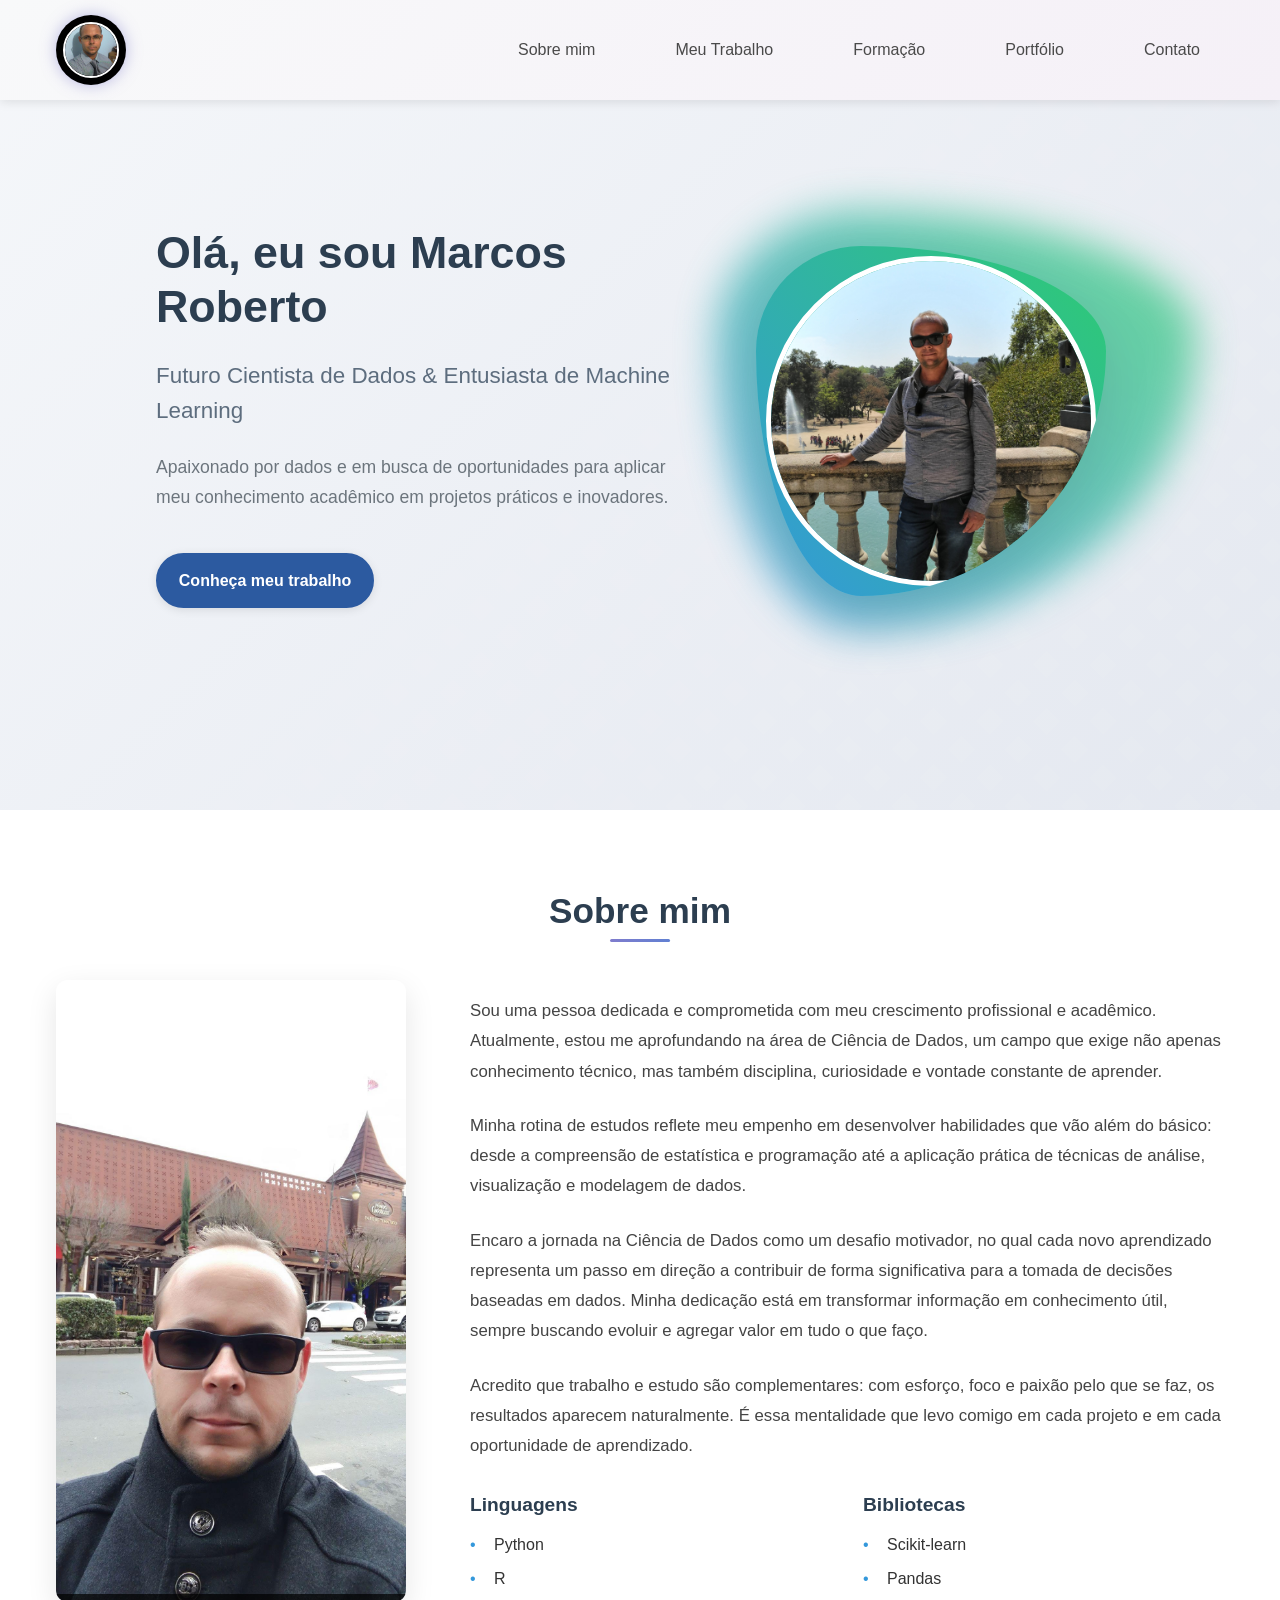
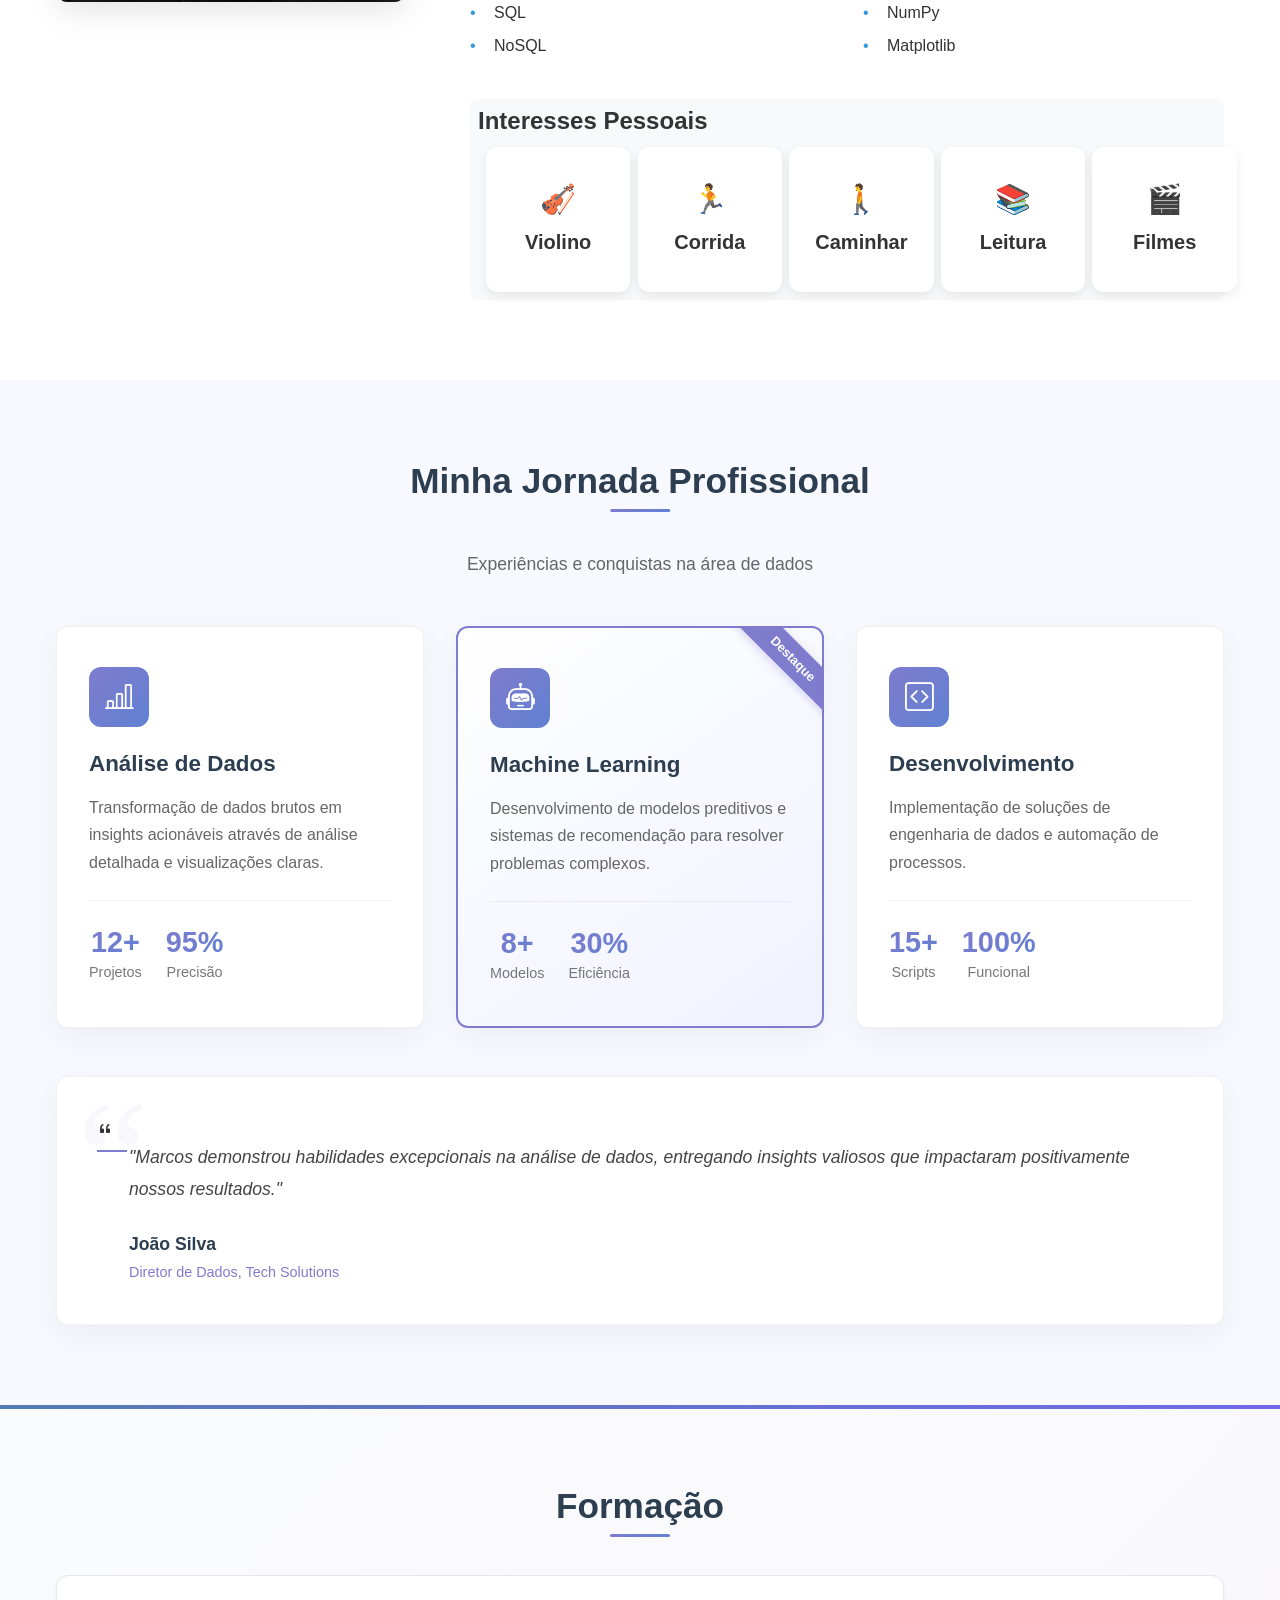
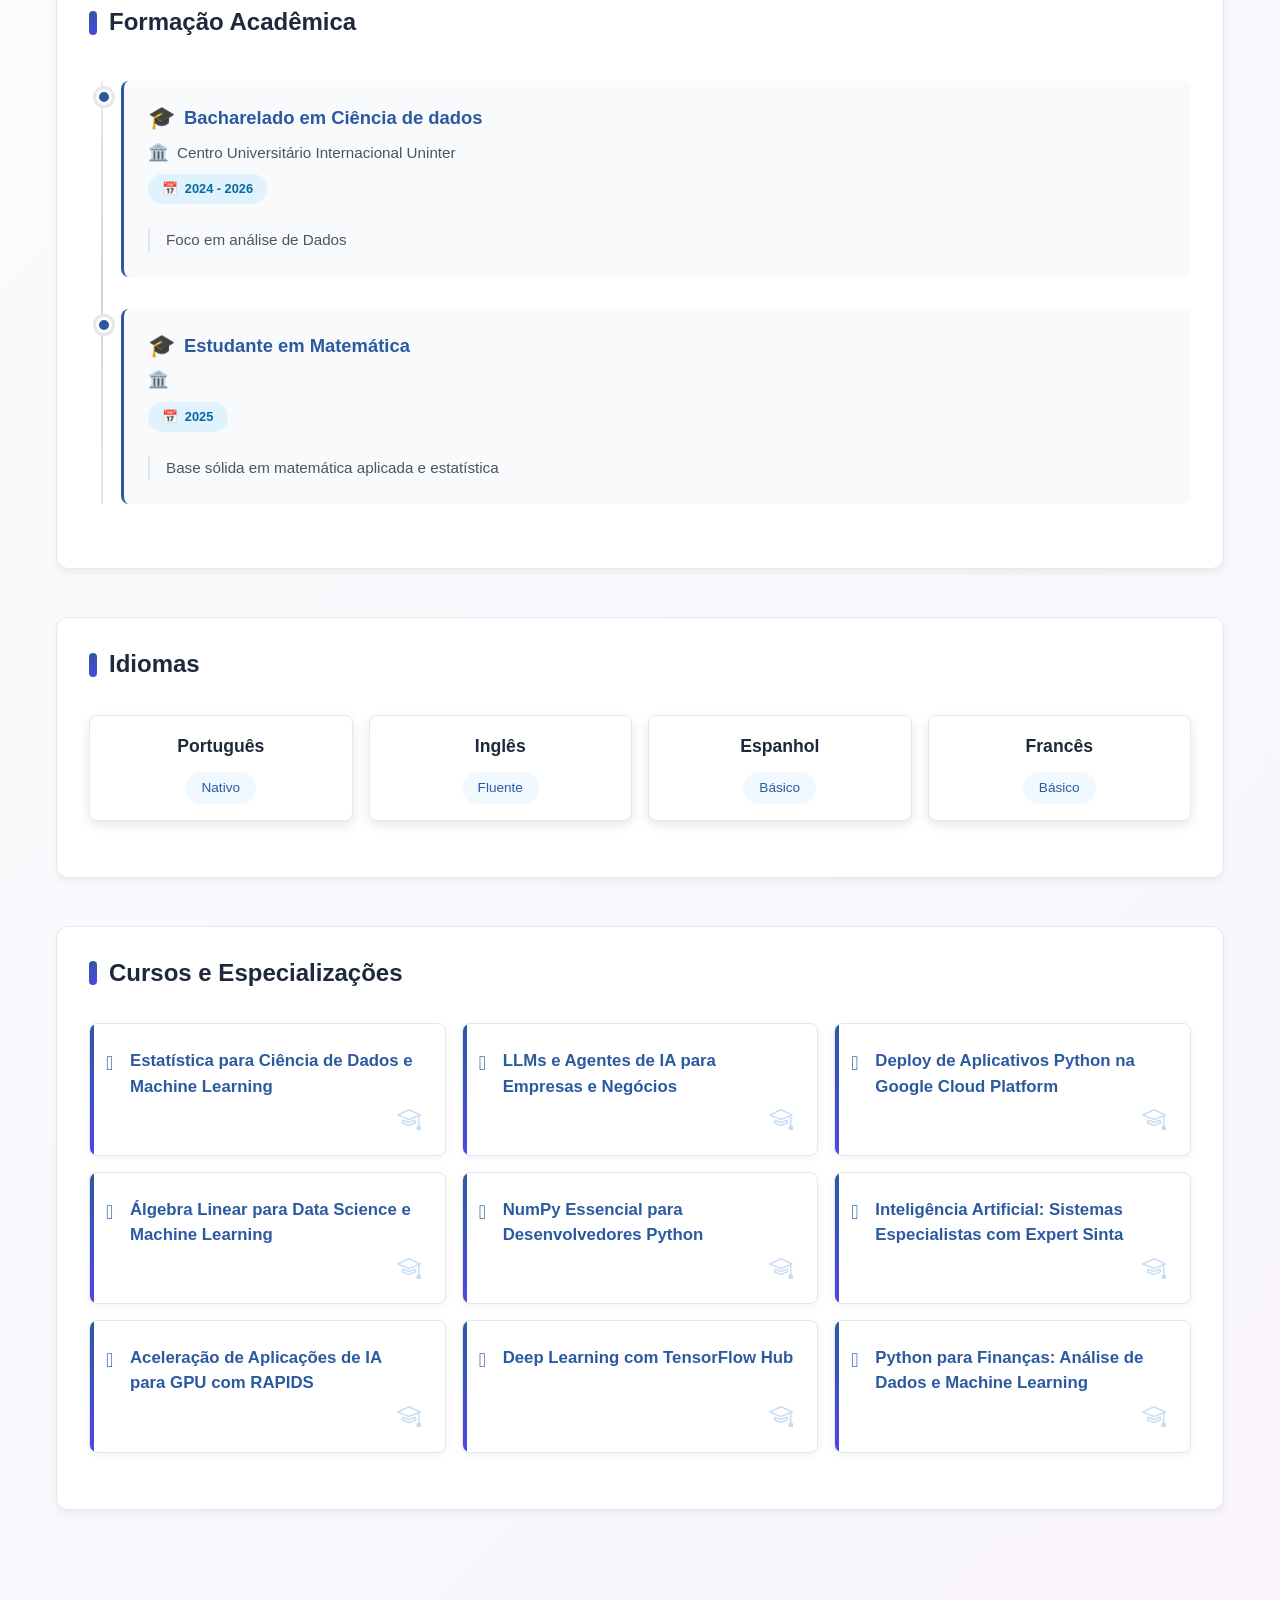
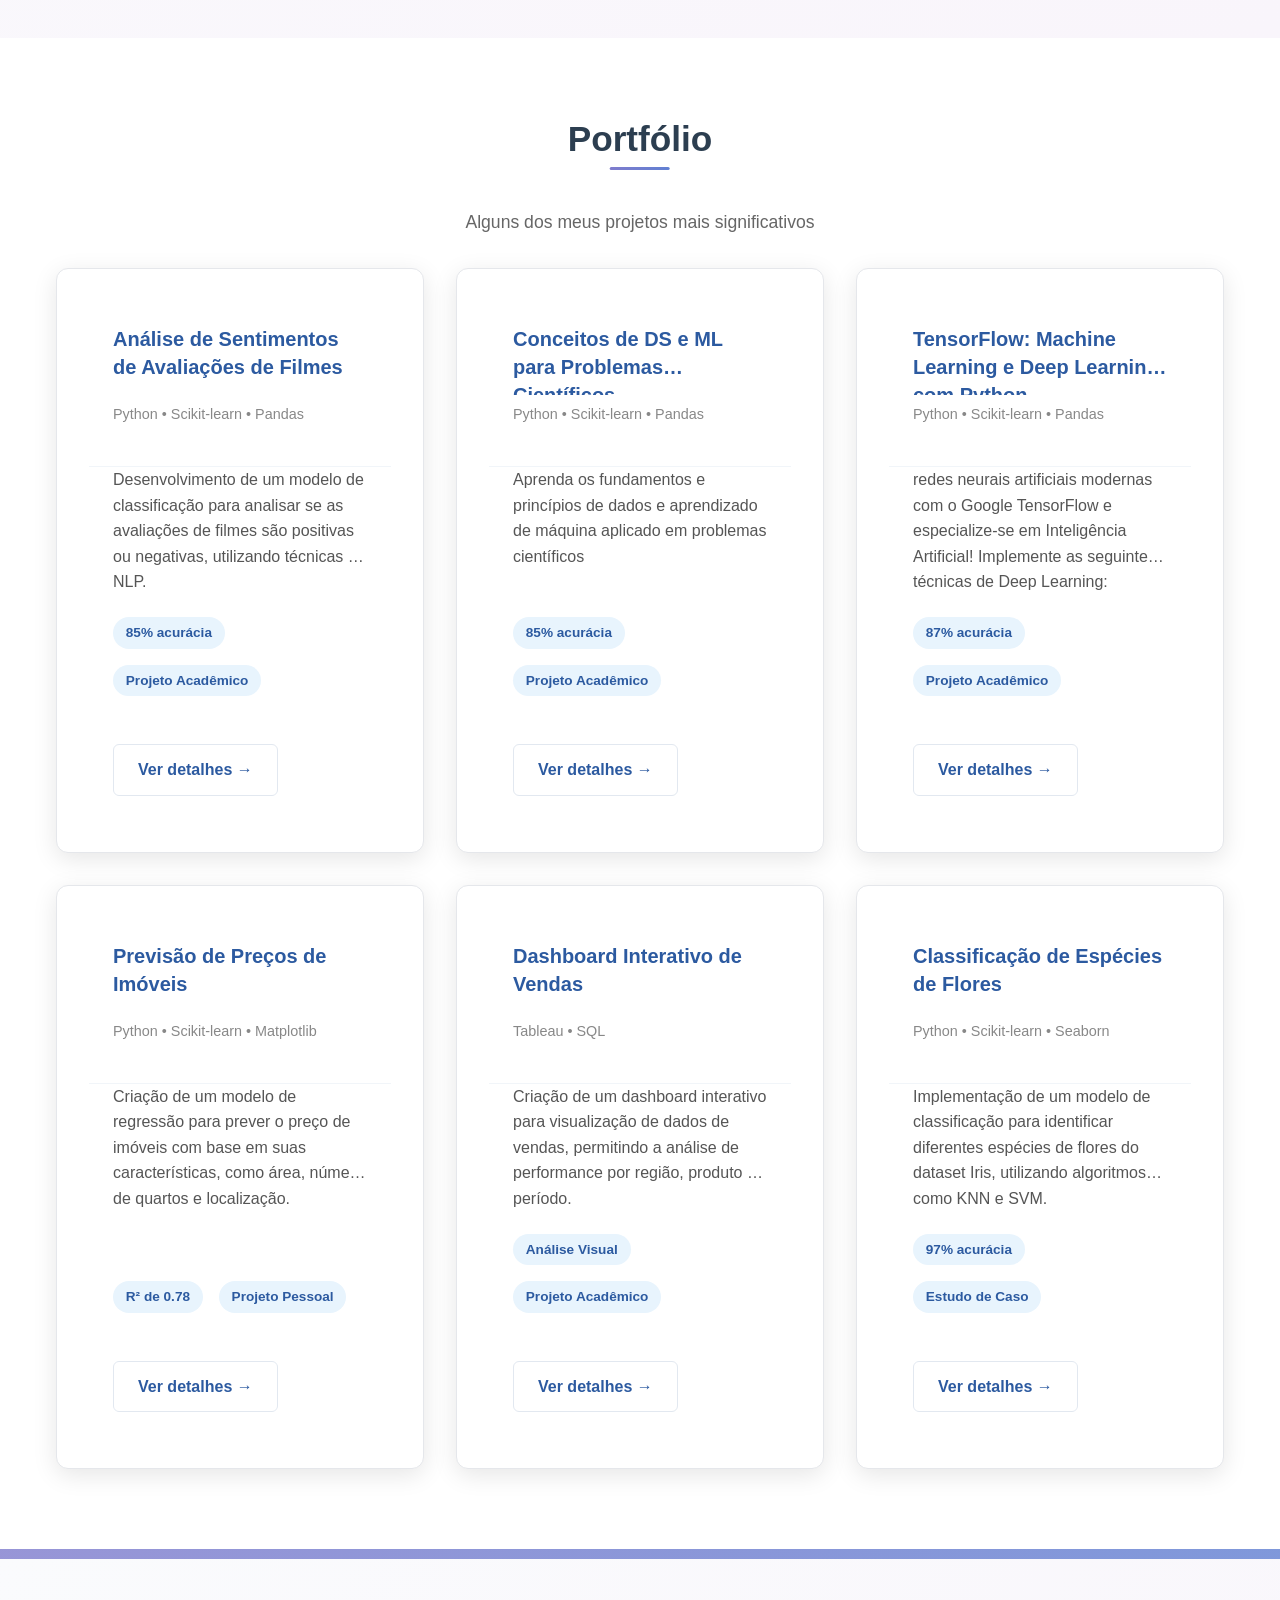
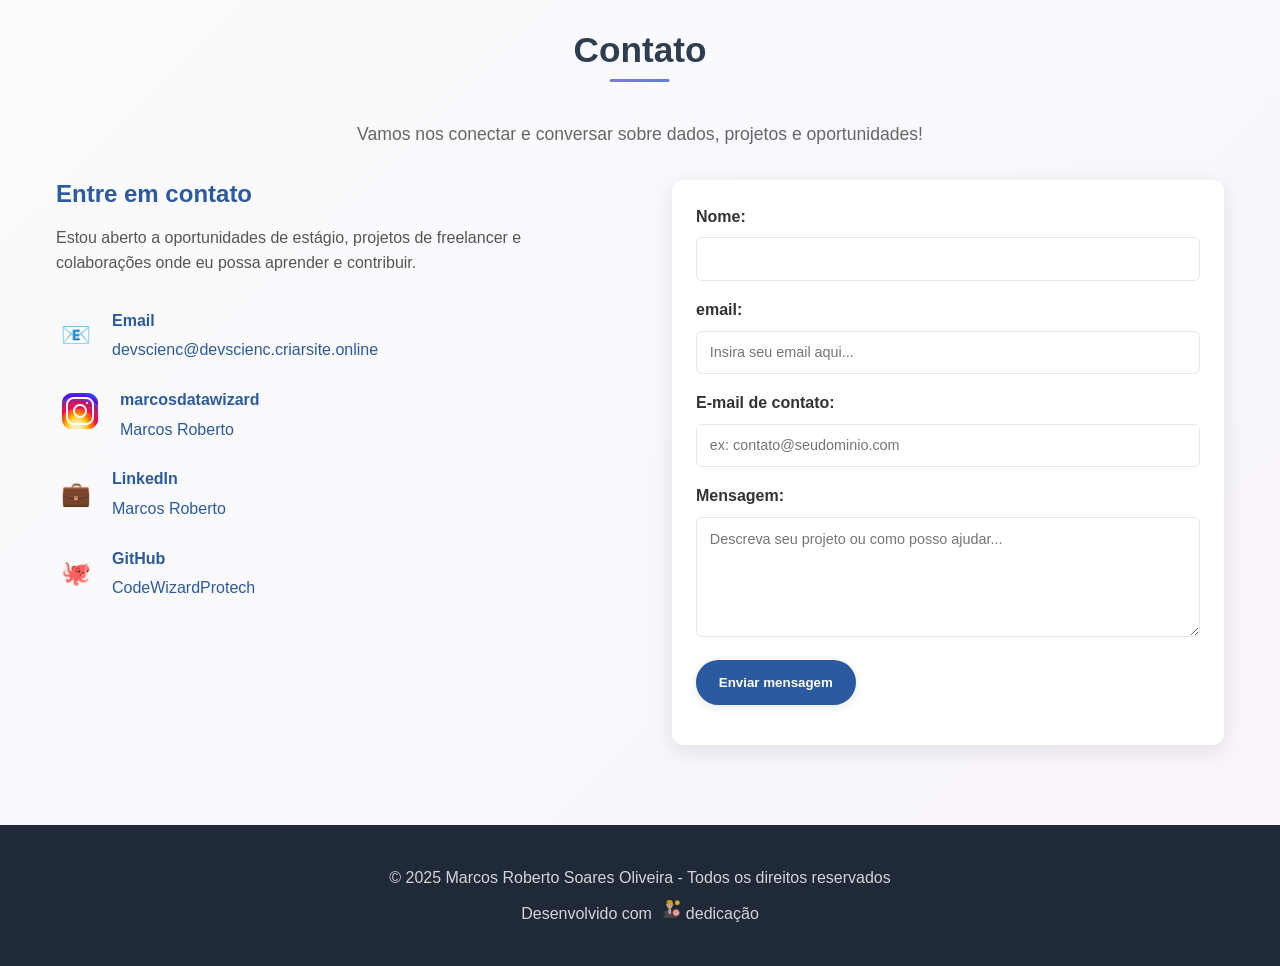
==== commit 5ac3de31: "quardo commite" ====
--- a/index.html
+++ b/index.html
@@ -562,6 +562,102 @@
             certItems.forEach(item => observer.observe(item));
         });
     </script>
-    <script src="script.js"></script>
+    <script>
+        // Garante que o DOM esteja totalmente carregado antes de executar o JavaScript
+        document.addEventListener('DOMContentLoaded', function() {
+            const hamburger = document.querySelector('.hamburger');
+            const navMenu = document.querySelector('.nav-menu');
+            const navLinks = document.querySelectorAll('.nav-link');
+
+            // Função para verificar se é mobile
+            const isMobileView = () => window.innerWidth <= 992;
+
+            // Função para alternar o menu
+            function toggleMenu() {
+                const isActive = hamburger.classList.toggle('active');
+                
+                if (isActive) {
+                    navMenu.style.display = 'flex';
+                    navMenu.classList.add('active');
+                    document.body.style.overflow = 'hidden';
+                } else {
+                    navMenu.classList.remove('active');
+                    setTimeout(() => {
+                        if (!navMenu.classList.contains('active')) {
+                            navMenu.style.display = 'none';
+                        }
+                    }, 300);
+                    document.body.style.overflow = '';
+                }
+            }
+
+            // Inicialização baseada no tamanho da tela
+            function initMenu() {
+                if (isMobileView()) {
+                    navMenu.style.display = 'none';
+                    hamburger.style.display = 'flex';
+                } else {
+                    navMenu.style.display = 'flex';
+                    hamburger.style.display = 'none';
+                    document.body.style.overflow = '';
+                }
+            }
+
+            // Inicializar menu
+            initMenu();
+
+            // Adiciona eventos de clique ao hambúrguer
+            if (hamburger) {
+                hamburger.addEventListener('click', function(e) {
+                    e.stopPropagation();
+                    toggleMenu();
+                });
+            }
+
+            // Fechar menu ao clicar em um link
+            navLinks.forEach(link => {
+                link.addEventListener('click', function() {
+                    if (isMobileView()) {
+                        hamburger.classList.remove('active');
+                        navMenu.classList.remove('active');
+                        document.body.style.overflow = '';
+                        setTimeout(() => {
+                            navMenu.style.display = 'none';
+                        }, 300);
+                    }
+                });
+            });
+
+            // Fechar menu ao clicar fora
+            document.addEventListener('click', function(event) {
+                if (isMobileView() && 
+                    !hamburger.contains(event.target) && 
+                    !navMenu.contains(event.target)) {
+                    hamburger.classList.remove('active');
+                    navMenu.classList.remove('active');
+                    document.body.style.overflow = '';
+                    setTimeout(() => {
+                        navMenu.style.display = 'none';
+                    }, 300);
+                }
+            });
+
+            // Atualizar visibilidade do menu ao redimensionar a janela
+            window.addEventListener('resize', function() {
+                if (isMobileView()) {
+                    if (!hamburger.classList.contains('active')) {
+                        navMenu.style.display = 'none';
+                    }
+                    hamburger.style.display = 'flex';
+                } else {
+                    navMenu.style.display = 'flex';
+                    hamburger.style.display = 'none';
+                    navMenu.classList.remove('active');
+                    hamburger.classList.remove('active');
+                    document.body.style.overflow = '';
+                }
+            });
+        });
+    </script>
 </body>
 </html>
--- a/style.css
+++ b/style.css
@@ -912,6 +912,88 @@
   position: relative;
 }
 
+/* Estilos para o menu hambúrguer e navegação móvel */
+.hamburger {
+    display: none;
+    flex-direction: column;
+    justify-content: space-between;
+    width: 32px;
+    height: 24px;
+    background: transparent;
+    border: none;
+    cursor: pointer;
+    padding: 0;
+    z-index: 1000;
+    position: relative;
+}
+
+.hamburger .bar {
+    display: block;
+    width: 100%;
+    height: 4px;
+    background-color: #000000;
+    margin: 2px 0;
+    transition: all 0.3s ease-in-out;
+    border-radius: 2px;
+}
+
+.hamburger.active .bar:nth-child(1) {
+    transform: translateY(8px) rotate(45deg);
+}
+
+.hamburger.active .bar:nth-child(2) {
+    opacity: 0;
+}
+
+.hamburger.active .bar:nth-child(3) {
+    transform: translateY(-8px) rotate(-45deg);
+}
+
+.nav-menu {
+    display: flex;
+    list-style: none;
+    margin: 0;
+    padding: 0;
+    gap: 2rem;
+    transition: all 0.3s ease;
+}
+
+.nav-menu.active {
+    display: flex;
+}
+
+@media (max-width: 992px) {
+    .hamburger {
+        display: flex;
+    }
+    
+    .nav-menu {
+        position: fixed;
+        top: 0;
+        right: -100%;
+        width: 80%;
+        max-width: 400px;
+        height: 100vh;
+        background-color: #fff;
+        flex-direction: column;
+        align-items: center;
+        justify-content: center;
+        box-shadow: -5px 0 15px rgba(0, 0, 0, 0.1);
+        transition: right 0.3s ease-in-out;
+        z-index: 999;
+        padding: 2rem;
+    }
+    
+    .nav-menu.active {
+        right: 0;
+    }
+    
+    .nav-link {
+        font-size: 1.5rem;
+        padding: 1rem 0;
+    }
+}
+
 /* Estilos para a nova seção de trabalho */
 .work-section {
   background-color: #f8f9ff;
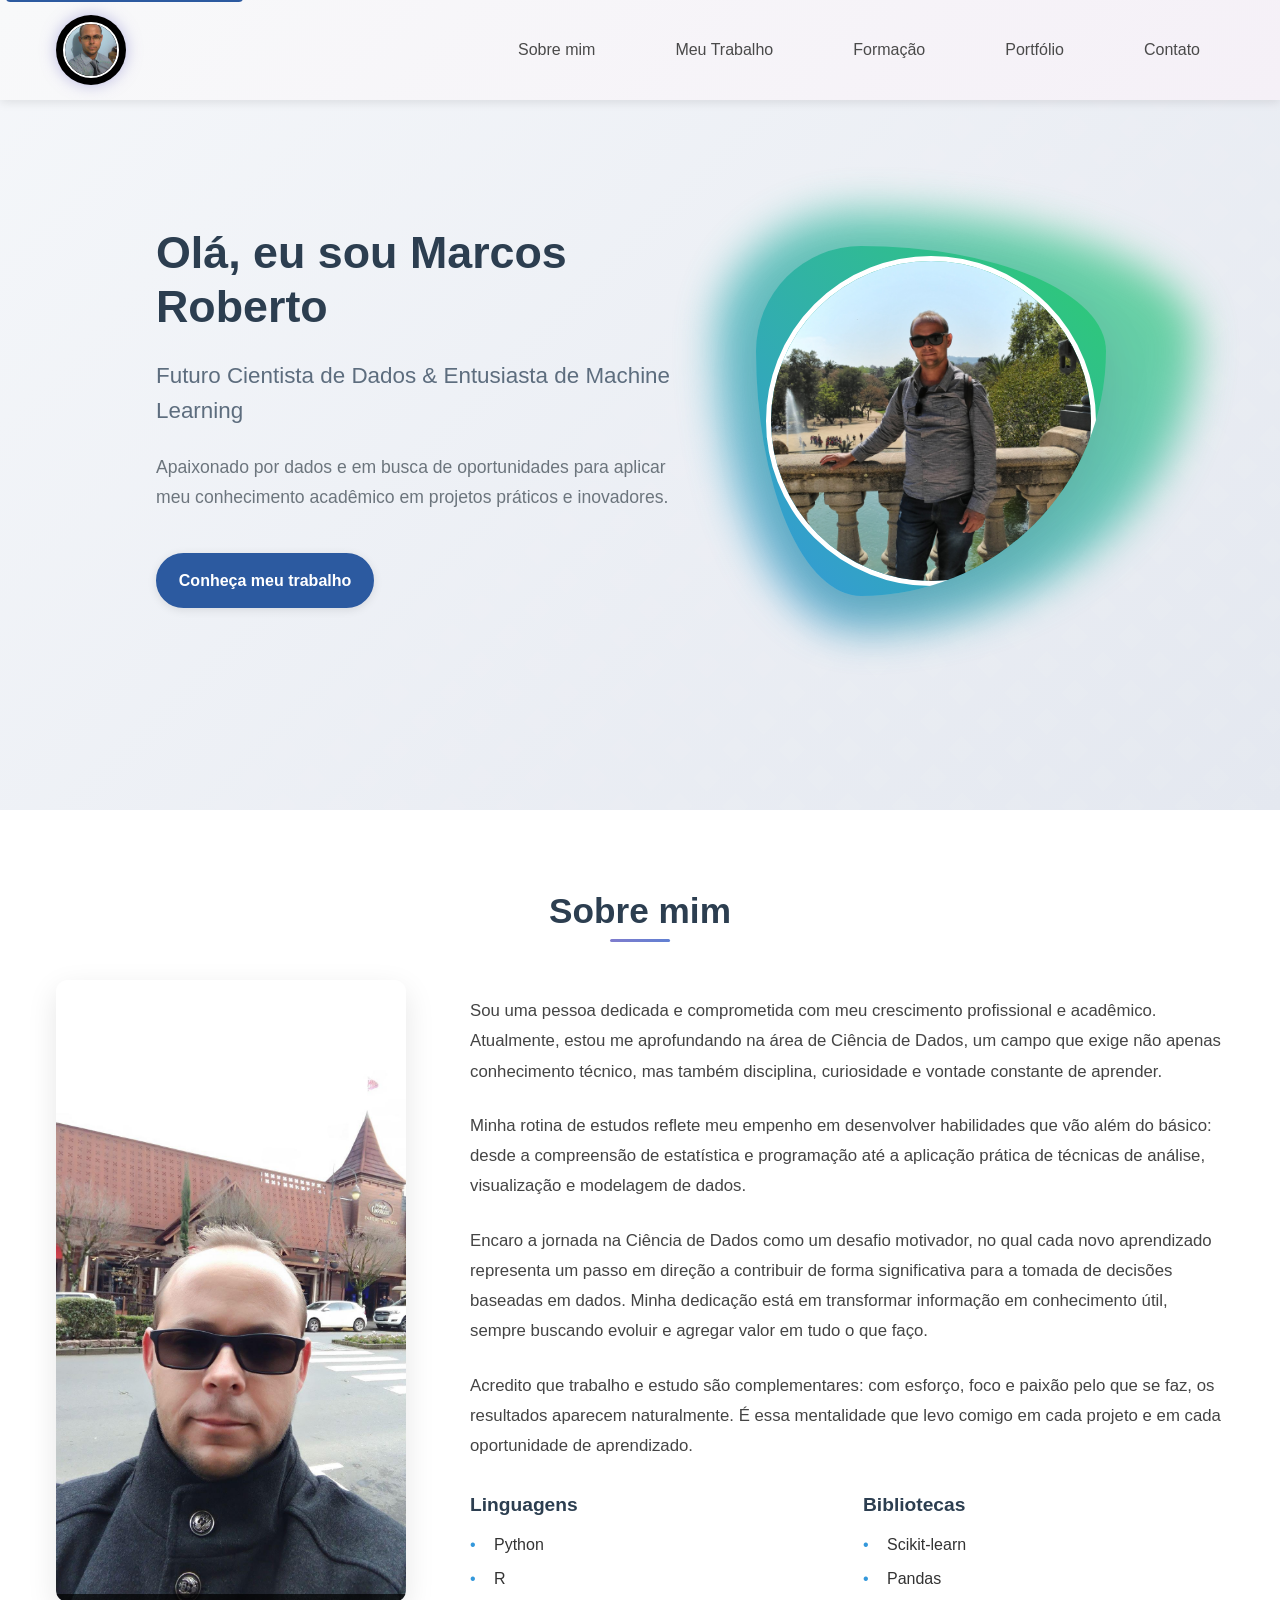
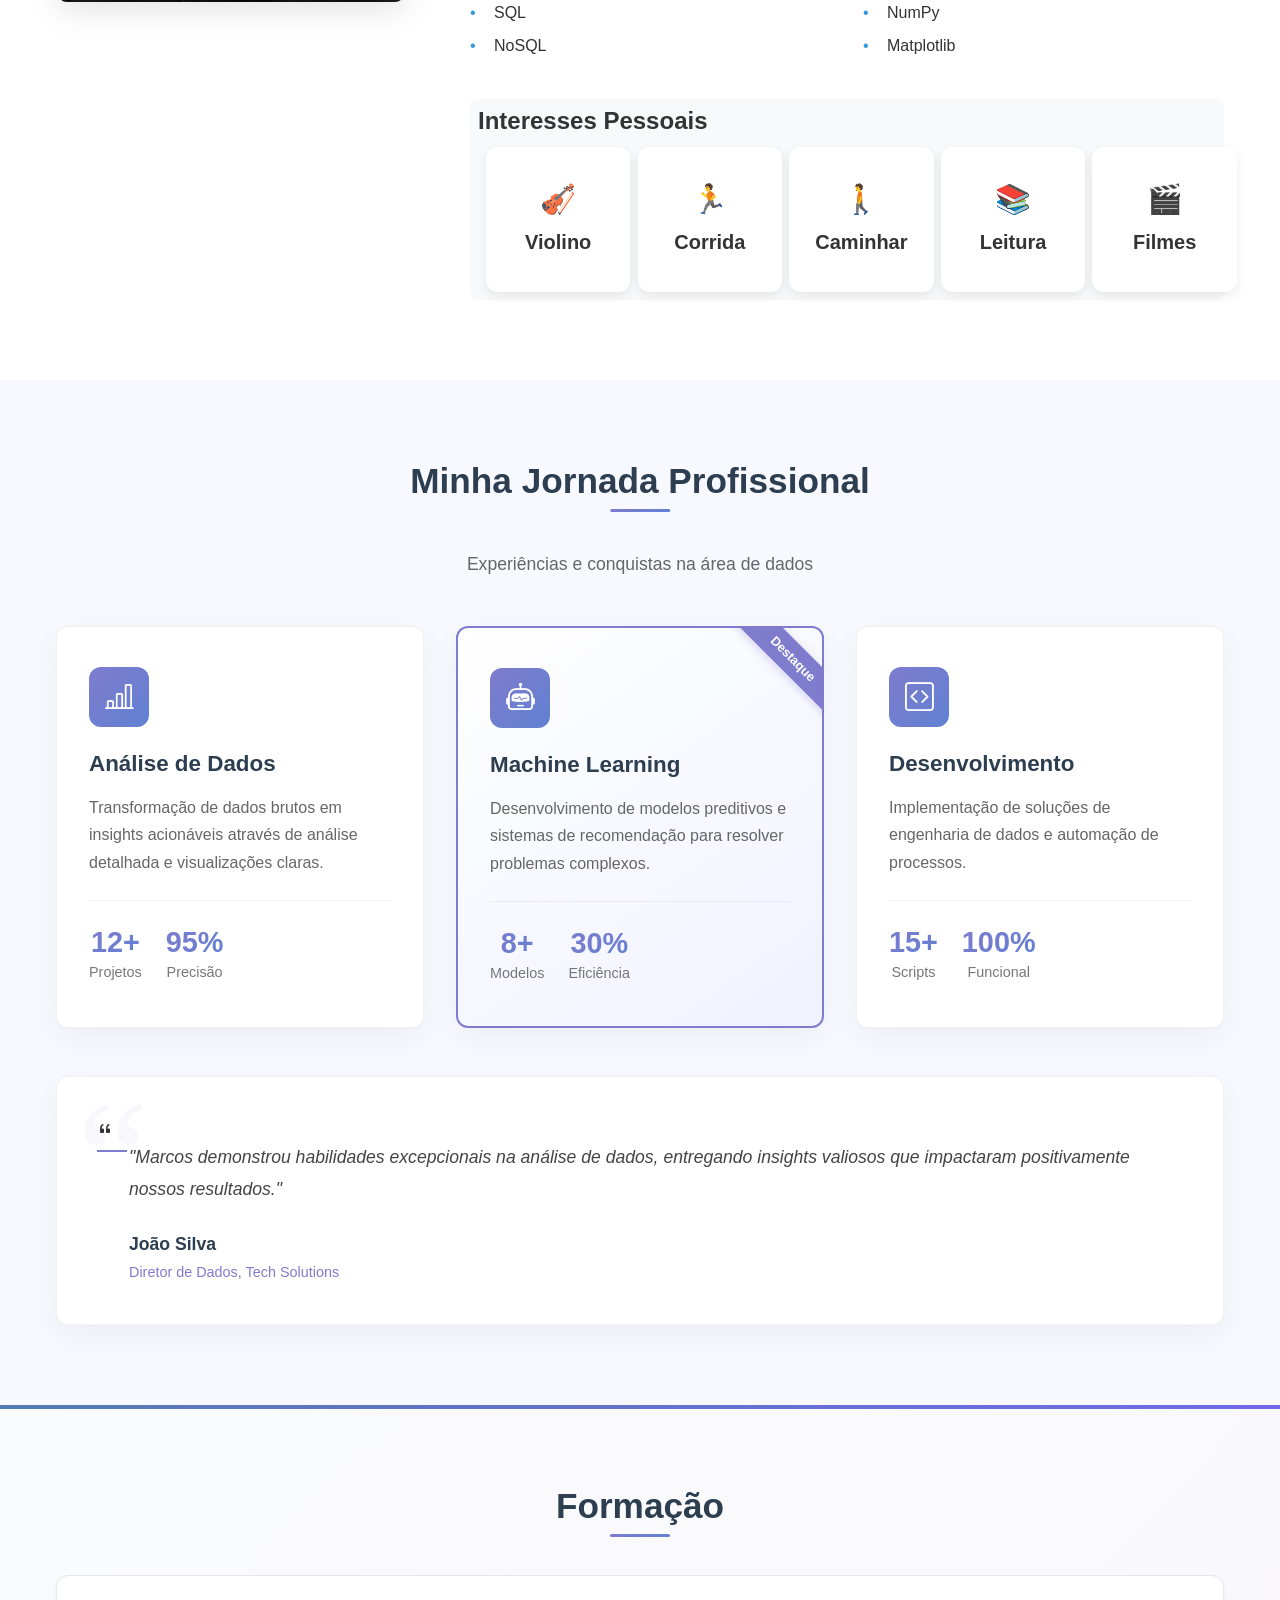
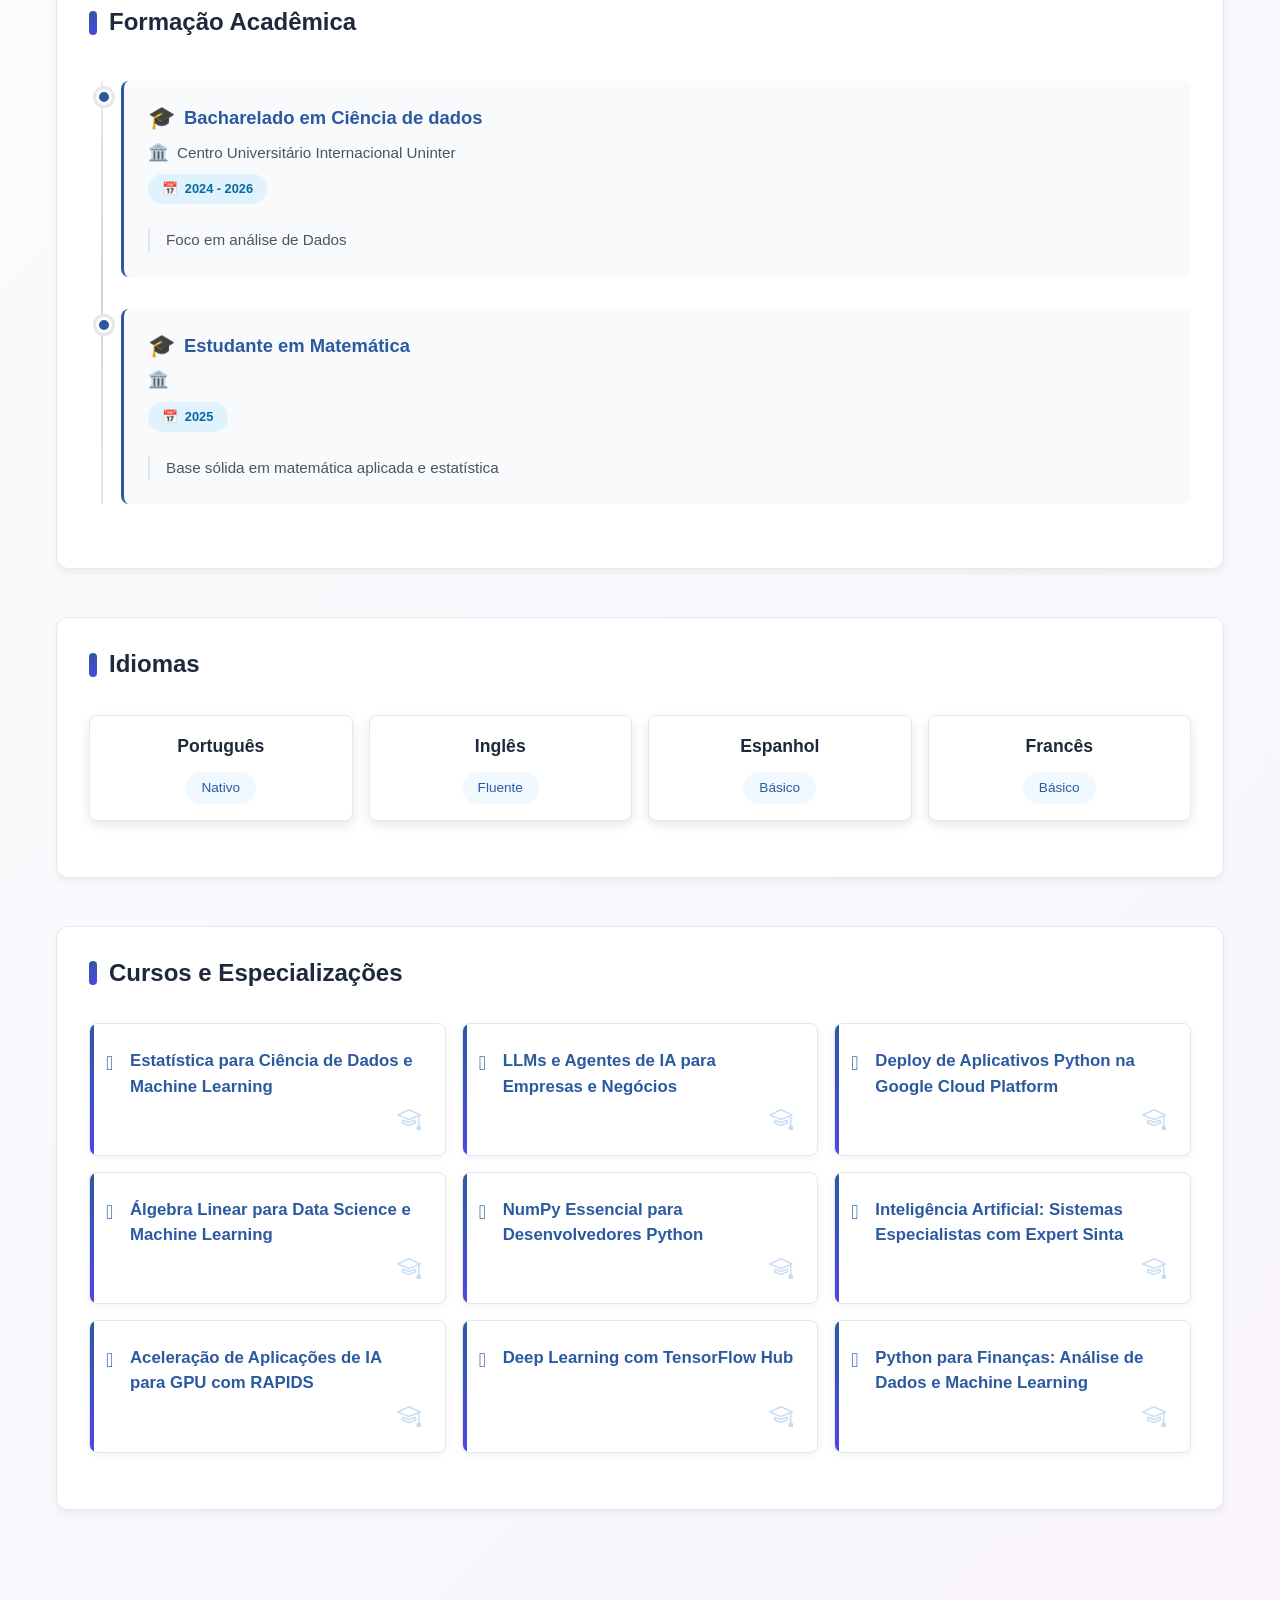
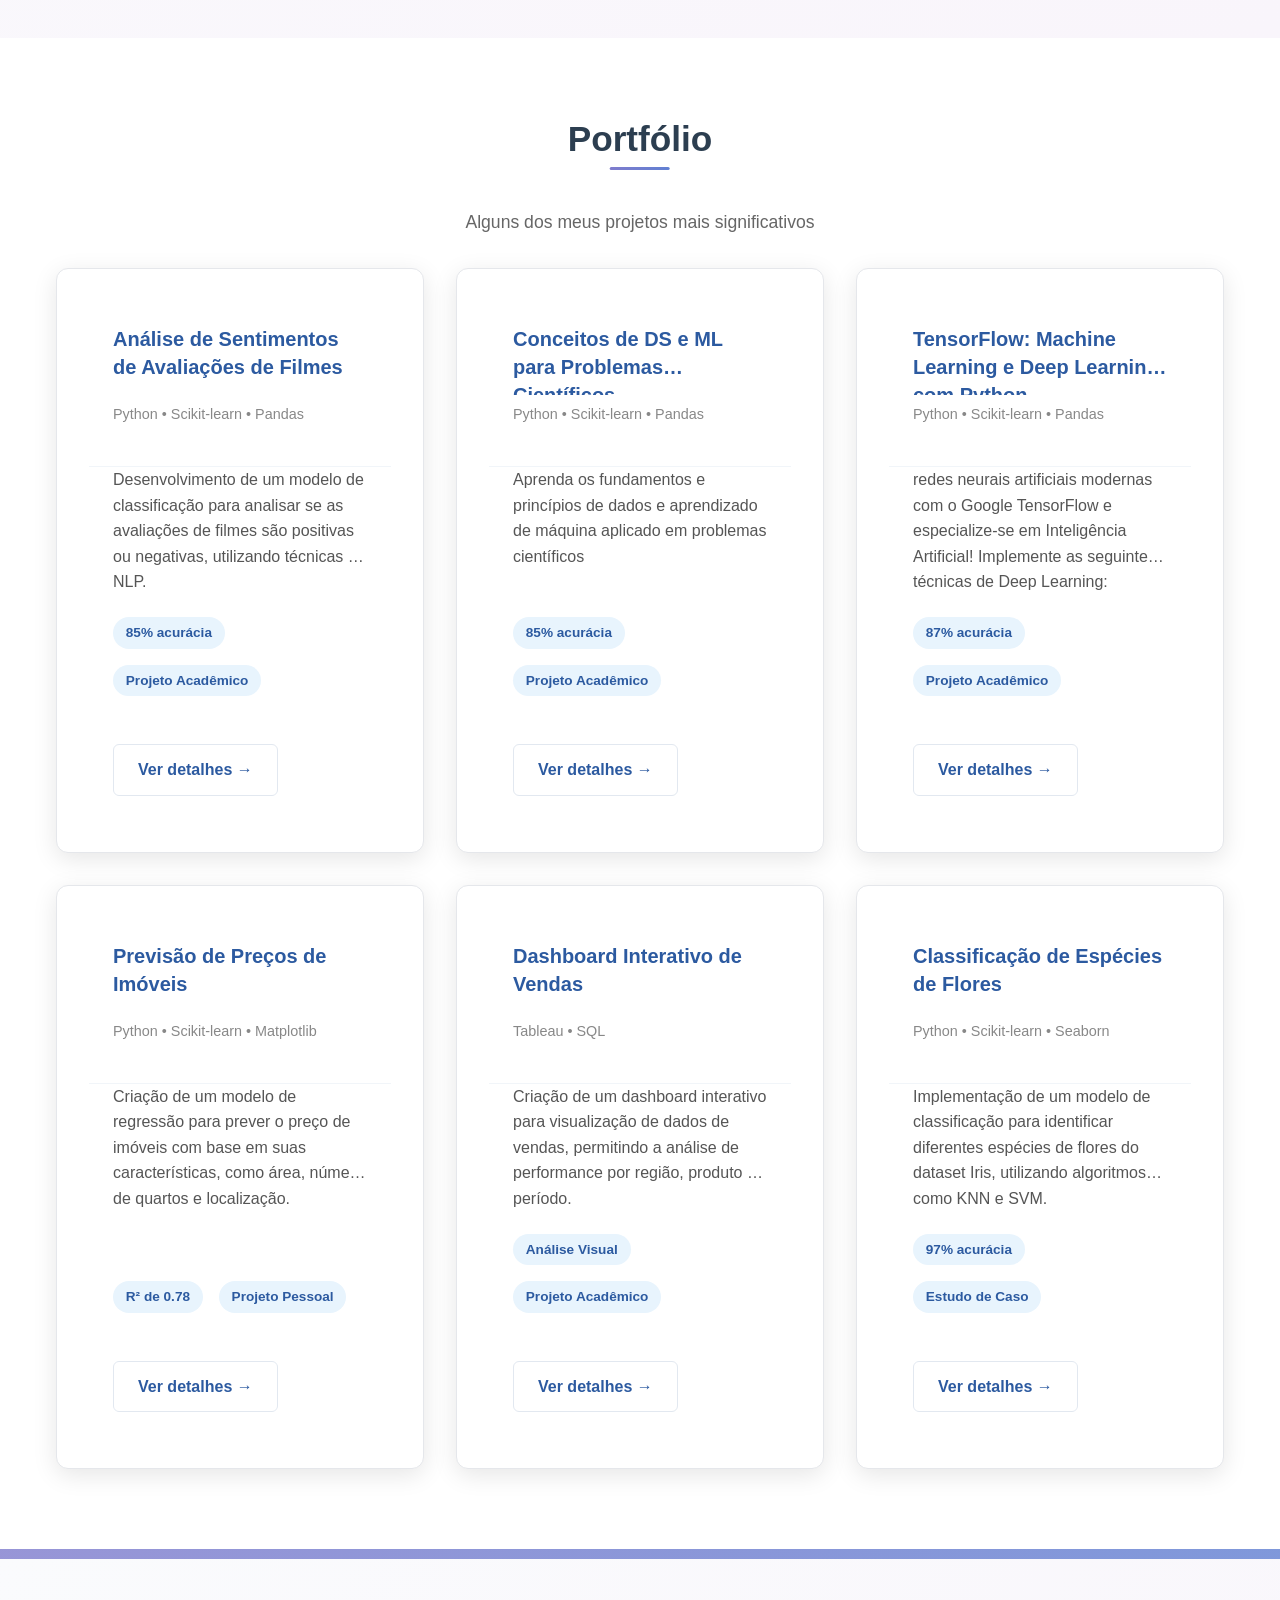
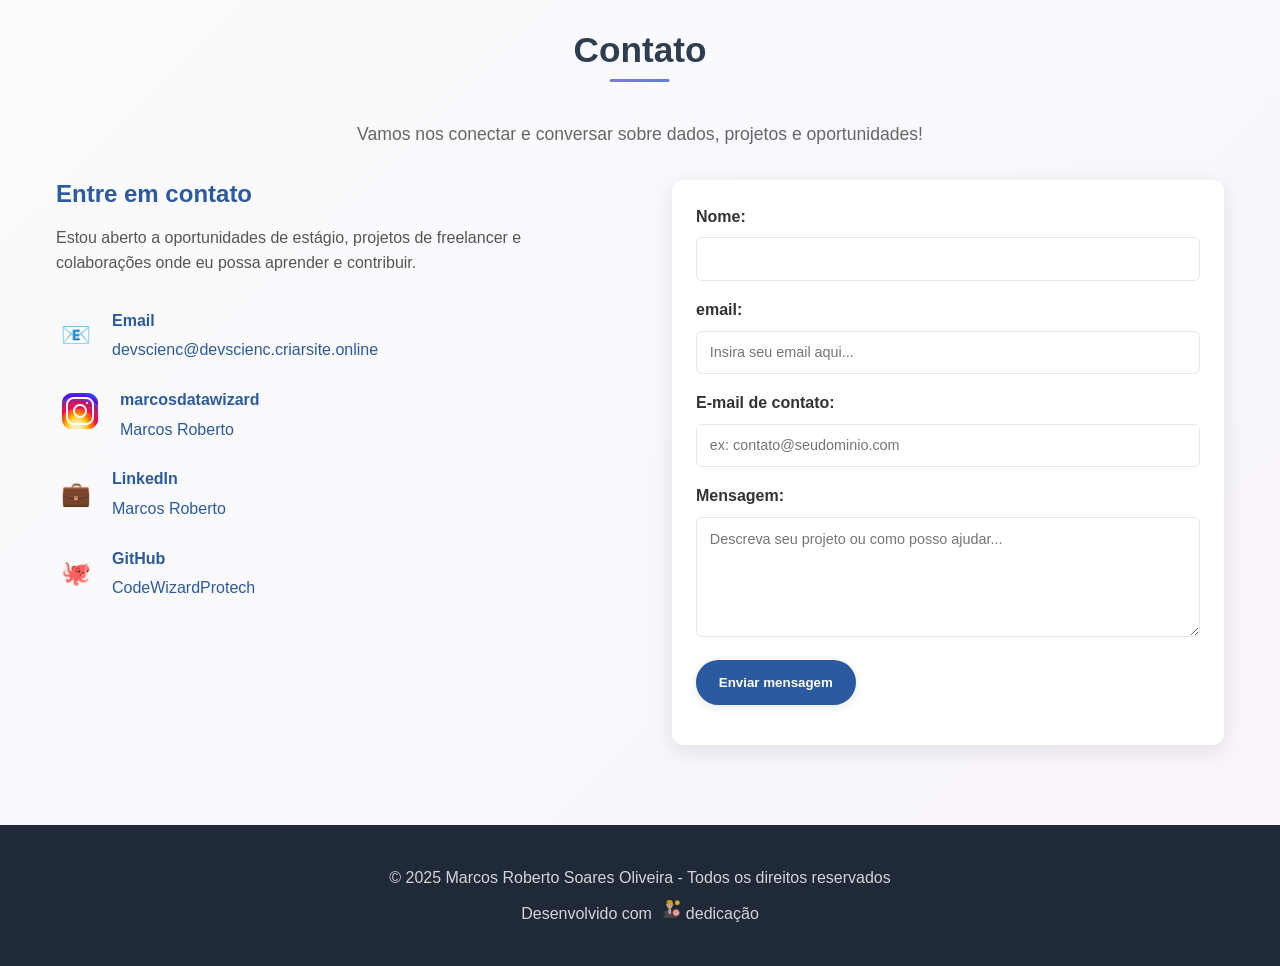
==== commit 316bbb74: "setimo comite correçao do md e menus" ====
--- a/index.html
+++ b/index.html
@@ -562,102 +562,6 @@
             certItems.forEach(item => observer.observe(item));
         });
     </script>
-    <script>
-        // Garante que o DOM esteja totalmente carregado antes de executar o JavaScript
-        document.addEventListener('DOMContentLoaded', function() {
-            const hamburger = document.querySelector('.hamburger');
-            const navMenu = document.querySelector('.nav-menu');
-            const navLinks = document.querySelectorAll('.nav-link');
-
-            // Função para verificar se é mobile
-            const isMobileView = () => window.innerWidth <= 992;
-
-            // Função para alternar o menu
-            function toggleMenu() {
-                const isActive = hamburger.classList.toggle('active');
-                
-                if (isActive) {
-                    navMenu.style.display = 'flex';
-                    navMenu.classList.add('active');
-                    document.body.style.overflow = 'hidden';
-                } else {
-                    navMenu.classList.remove('active');
-                    setTimeout(() => {
-                        if (!navMenu.classList.contains('active')) {
-                            navMenu.style.display = 'none';
-                        }
-                    }, 300);
-                    document.body.style.overflow = '';
-                }
-            }
-
-            // Inicialização baseada no tamanho da tela
-            function initMenu() {
-                if (isMobileView()) {
-                    navMenu.style.display = 'none';
-                    hamburger.style.display = 'flex';
-                } else {
-                    navMenu.style.display = 'flex';
-                    hamburger.style.display = 'none';
-                    document.body.style.overflow = '';
-                }
-            }
-
-            // Inicializar menu
-            initMenu();
-
-            // Adiciona eventos de clique ao hambúrguer
-            if (hamburger) {
-                hamburger.addEventListener('click', function(e) {
-                    e.stopPropagation();
-                    toggleMenu();
-                });
-            }
-
-            // Fechar menu ao clicar em um link
-            navLinks.forEach(link => {
-                link.addEventListener('click', function() {
-                    if (isMobileView()) {
-                        hamburger.classList.remove('active');
-                        navMenu.classList.remove('active');
-                        document.body.style.overflow = '';
-                        setTimeout(() => {
-                            navMenu.style.display = 'none';
-                        }, 300);
-                    }
-                });
-            });
-
-            // Fechar menu ao clicar fora
-            document.addEventListener('click', function(event) {
-                if (isMobileView() && 
-                    !hamburger.contains(event.target) && 
-                    !navMenu.contains(event.target)) {
-                    hamburger.classList.remove('active');
-                    navMenu.classList.remove('active');
-                    document.body.style.overflow = '';
-                    setTimeout(() => {
-                        navMenu.style.display = 'none';
-                    }, 300);
-                }
-            });
-
-            // Atualizar visibilidade do menu ao redimensionar a janela
-            window.addEventListener('resize', function() {
-                if (isMobileView()) {
-                    if (!hamburger.classList.contains('active')) {
-                        navMenu.style.display = 'none';
-                    }
-                    hamburger.style.display = 'flex';
-                } else {
-                    navMenu.style.display = 'flex';
-                    hamburger.style.display = 'none';
-                    navMenu.classList.remove('active');
-                    hamburger.classList.remove('active');
-                    document.body.style.overflow = '';
-                }
-            });
-        });
-    </script>
+    <script src="script.js"></script>
 </body>
 </html>
